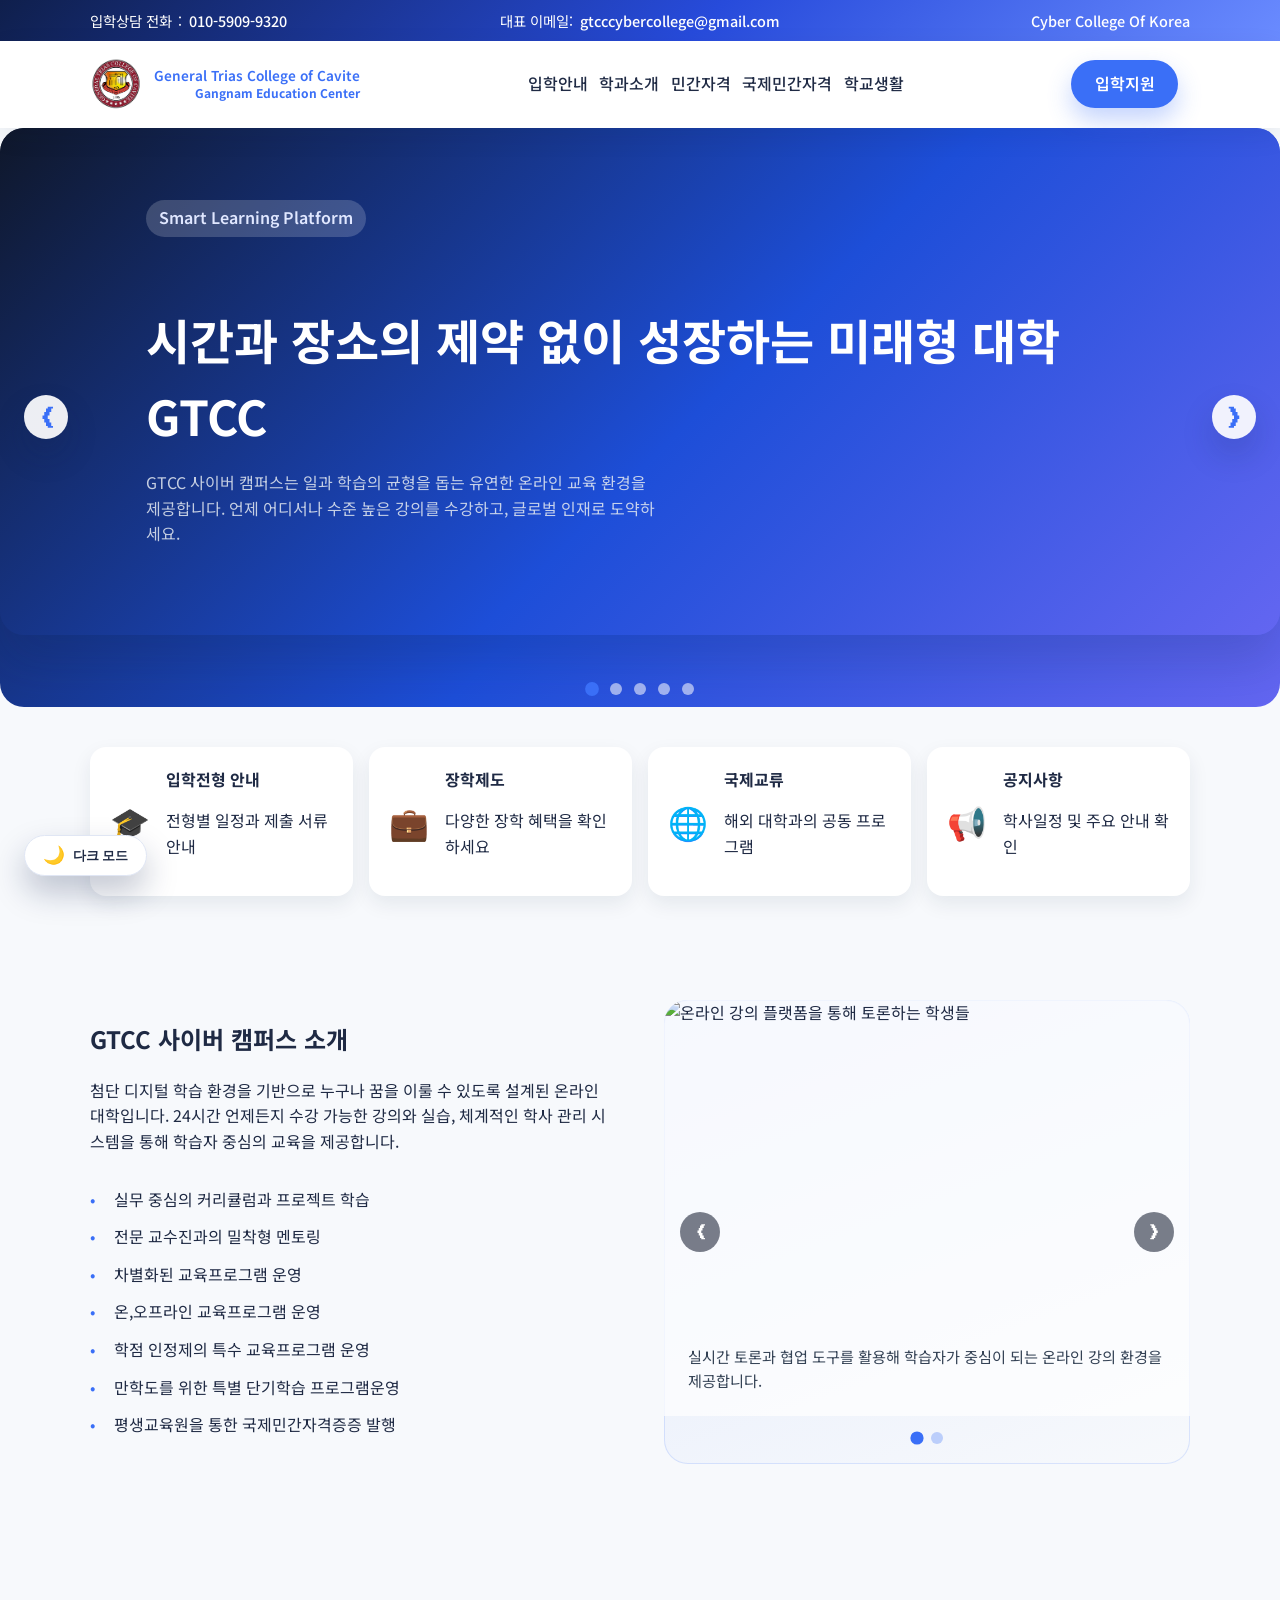
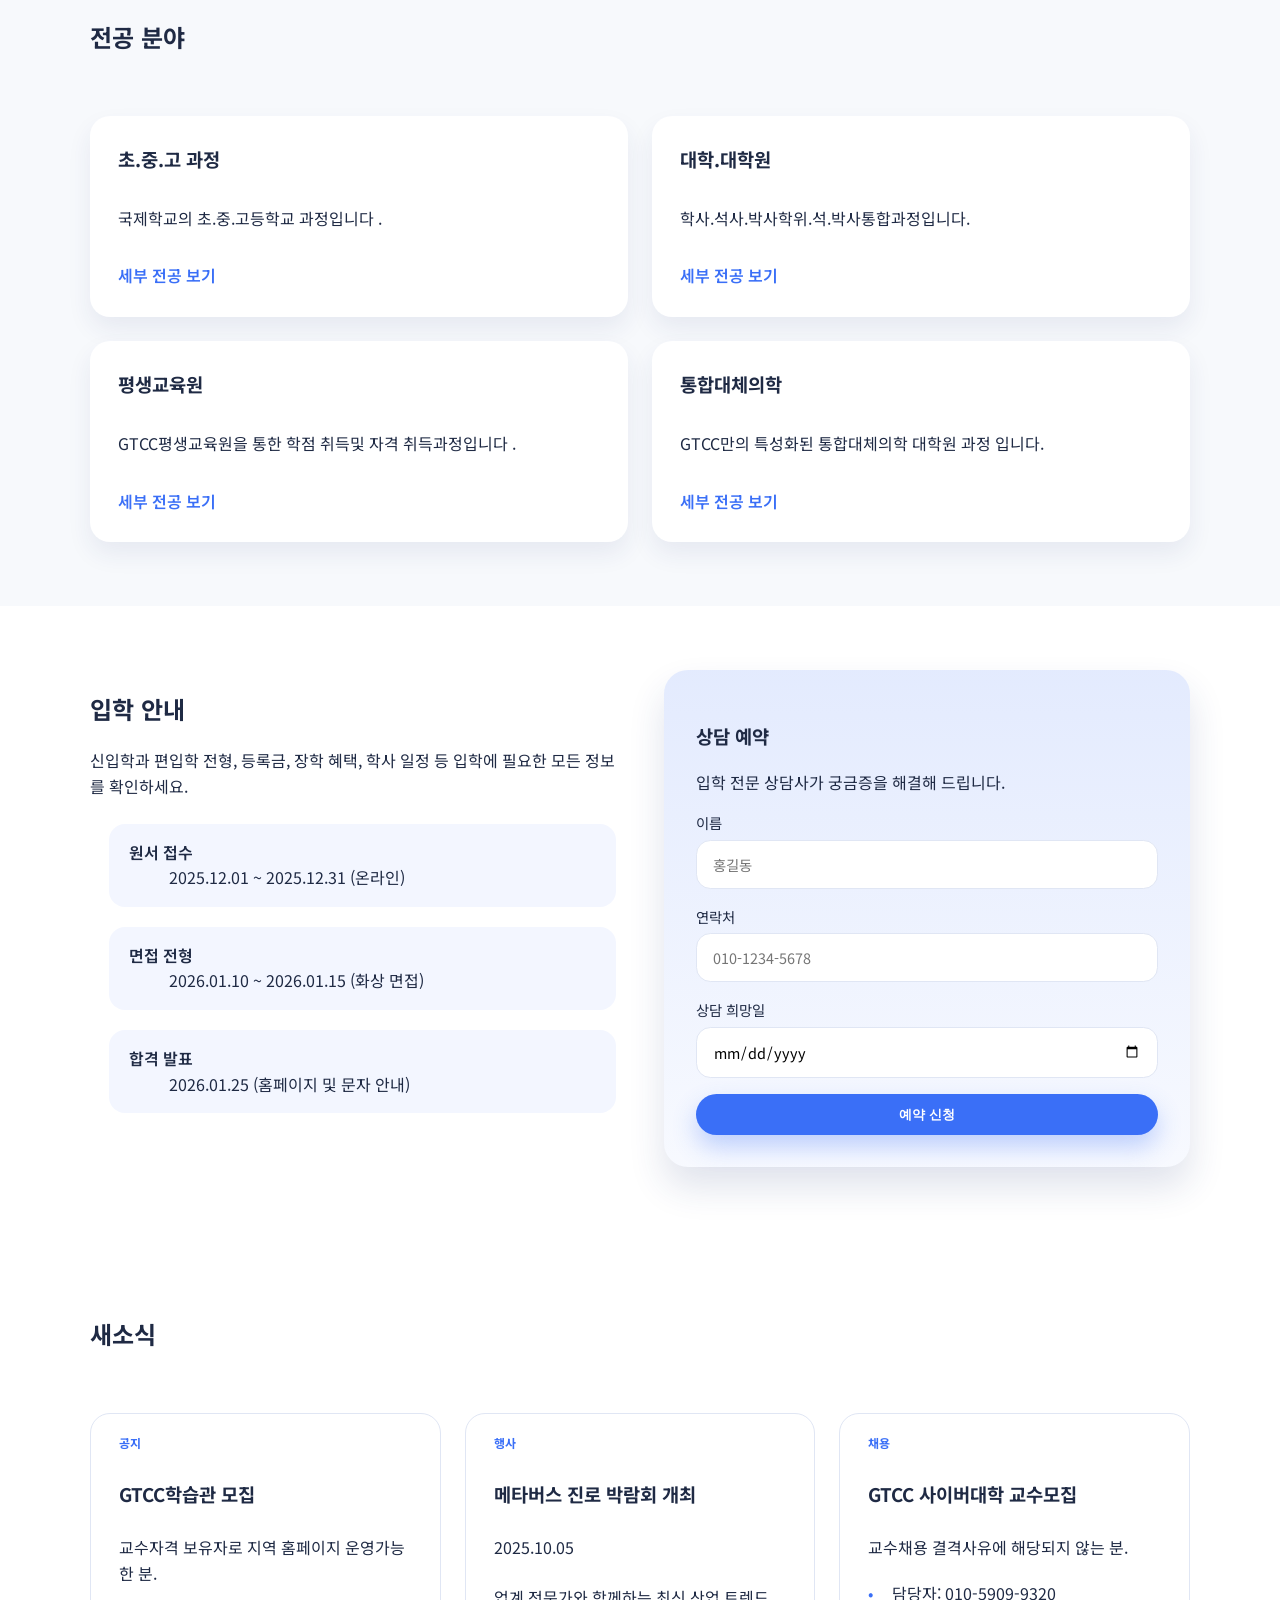
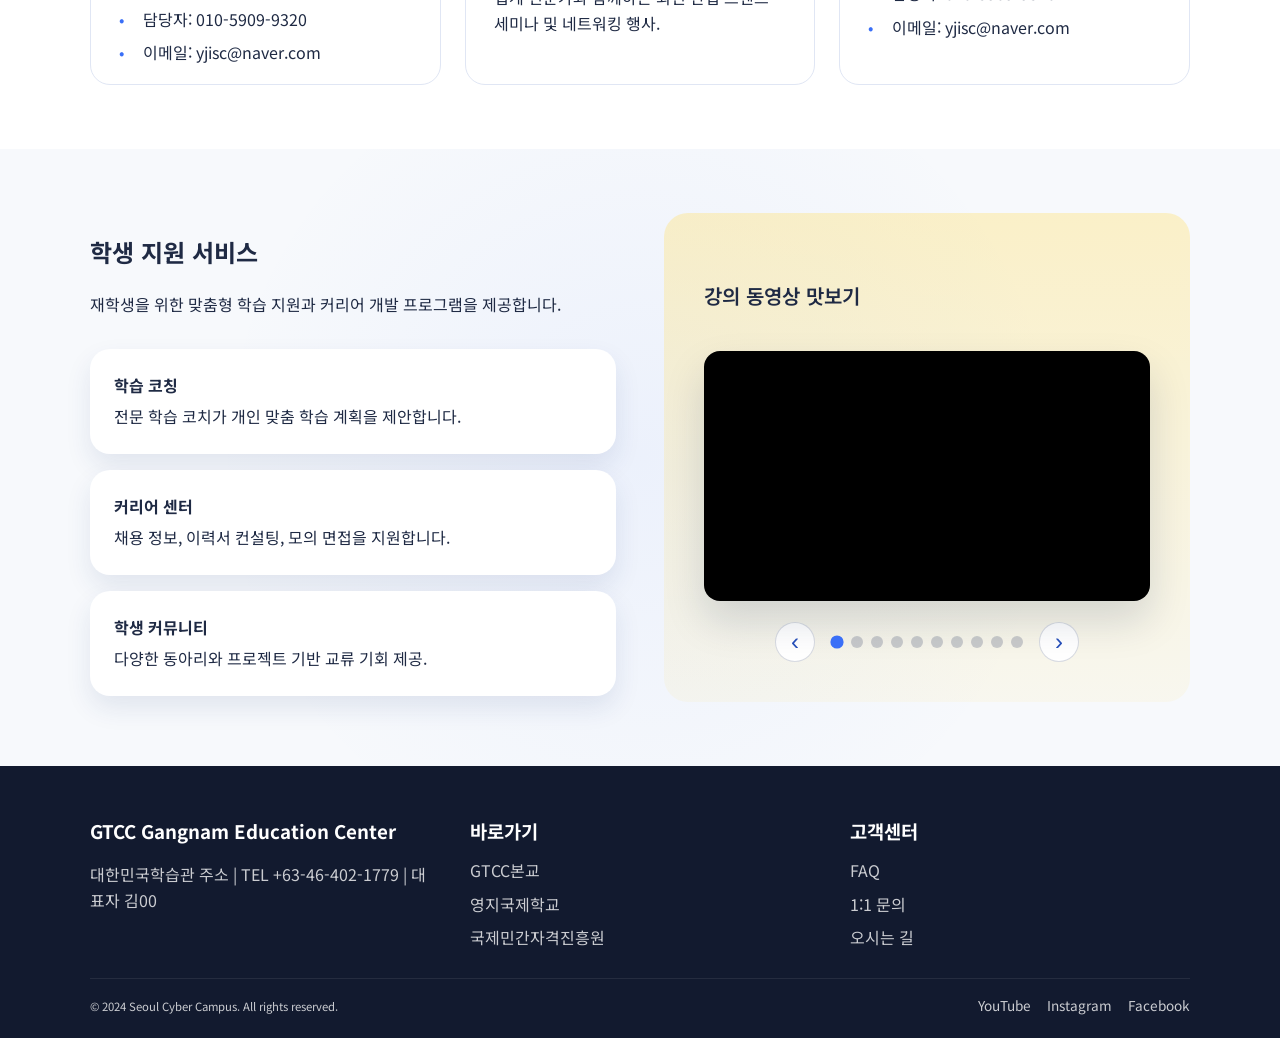
==== index.html @ 08adab17 "Initial commit" ====
<!DOCTYPE html>
<html lang="ko">
<head>
    <meta charset="UTF-8" />
    <meta name="viewport" content="width=device-width, initial-scale=1.0" />
    <title>GTCC</title>
    <link rel="icon" type="image/png" href="assets/icons/gtcc.png" />
    <link rel="stylesheet" href="assets/css/styles.css" />
    <link rel="preconnect" href="https://fonts.googleapis.com">
    <link rel="preconnect" href="https://fonts.gstatic.com" crossorigin>
    <link href="https://fonts.googleapis.com/css2?family=Noto+Sans+KR:wght@300;400;500;700&display=swap" rel="stylesheet">
</head>
<body>
    <div data-include="assets/partials/header.html"></div>

    <main>
        <section
            class="hero-slider"
            role="region"
            aria-roledescription="carousel"
            aria-label="주요 안내 배너"
            data-hero-slider
            data-hero-interval="8000"
            tabindex="0"
        >
            <div class="hero-slider__track" data-hero-track>
                <article
                    id="hero-slide-1"
                    class="hero hero-slide is-active"
                    data-hero-slide
                    role="group"
                    aria-roledescription="slide"
                    aria-label="1 / 5"
                    aria-hidden="false"
                    style="--hero-background:linear-gradient(135deg, #0f172a 0%, #1d4ed8 55%, #6366f1 100%); --badge-background: rgba(255, 255, 255, 0.18); --badge-color: #e0e7ff; --hero-text-color: #ffffff; --hero-body-color: rgba(226, 232, 240, 0.86); --hero-ghost-color: #e0e7ff; --hero-ghost-border: rgba(226, 232, 240, 0.5); --hero-ghost-hover: rgba(226, 232, 240, 0.2); --floating-card-bg: rgba(15, 23, 42, 0.78); --floating-card-color: #f8fafc; --floating-card-link: #c7d2fe;"
                >
                    <div class="slide-inner">
                        <div class="hero-text">
                            <span class="badge">Smart Learning Platform</span>
                            <h1>시간과 장소의 제약 없이 성장하는 미래형 대학 GTCC</h1>
                            <p>
                                GTCC 사이버 캠퍼스는 일과 학습의 균형을 돕는 유연한 온라인 교육 환경을 제공합니다.
                                언제 어디서나 수준 높은 강의를 수강하고, 글로벌 인재로 도약하세요.
                            </p>
                            
                        </div>
                    </div>
                </article>
                <article
                    id="hero-slide-2"
                    class="hero hero-slide"
                    data-hero-slide
                    role="group"
                    aria-roledescription="slide"
                    aria-label="2 / 5"
                    aria-hidden="true"
                    style="--hero-background: linear-gradient(140deg, #0f766e 0%, #14b8a6 45%, #38bdf8 100%); --badge-background: rgba(255, 255, 255, 0.2); --badge-color: #ecfeff; --hero-text-color: #f0fdfa; --hero-body-color: rgba(240, 253, 250, 0.85); --hero-ghost-color: #ecfeff; --hero-ghost-border: rgba(240, 253, 250, 0.55); --hero-ghost-hover: rgba(236, 254, 255, 0.2); --floating-card-bg: rgba(15, 118, 110, 0.75); --floating-card-color: #faffff; --floating-card-link: #bbf7d0;"
                >
                    <div class="slide-inner">
                        <div class="hero-text">
                            <span class="badge">AI · Data Science</span>
                            <h1>산업 현장과 함께할수 있는 교육프로그램. AI로 이루어지는 모든 강의와 데이터 사이언스 교육</h1>
                            <p>
                                캡스톤 프로젝트와 기업 협업 과정을 통해 실무에서 바로 활용 가능한 AI 역량을 키웁니다.
                                최신 트렌드를 반영한 온라인 커리큘럼을 경험해 보세요.
                            </p>
                            
                        </div>
                    </div>
                </article>
                <article
                    id="hero-slide-3"
                    class="hero hero-slide"
                    data-hero-slide
                    role="group"
                    aria-roledescription="slide"
                    aria-label="3 / 5"
                    aria-hidden="true"
                    style="--hero-background: linear-gradient(130deg, #8b5cf6 0%, #ec4899 55%, #fbbf24 100%); --badge-background: rgba(255, 255, 255, 0.18); --badge-color: #fdf2f8; --hero-text-color: #ffffff; --hero-body-color: rgba(255, 241, 242, 0.88); --hero-ghost-color: #fdf2f8; --hero-ghost-border: rgba(253, 242, 248, 0.55); --hero-ghost-hover: rgba(253, 242, 248, 0.22); --floating-card-bg: rgba(76, 29, 149, 0.72); --floating-card-color: #fdf4ff; --floating-card-link: #fce7f3;"
                >
                    <div class="slide-inner">
                        <div class="hero-text">
                            <span class="badge">Global Collaboration</span>
                            <h1>해외의 우수한 대학과 자매결연으로 2+2와3+1 의 연합 프로그램을 운영하는 글로벌 융합 교육</h1>
                            <p>
                                GTCC 대학은 세계 각국의 파트너 대학과 온라인 공동 수업을 운영하며, 상호 학점 인정 등 글로벌 프로젝트를 통해 실전 협업 능력을 강화합니다.
                            </p>
                            
                        </div>
                    </div>
                </article>
                <article
                    id="hero-slide-4"
                    class="hero hero-slide"
                    data-hero-slide
                    role="group"
                    aria-roledescription="slide"
                    aria-label="4 / 5"
                    aria-hidden="true"
                    style="--hero-background: linear-gradient(140deg, #0f4c75 0%, #3282b8 50%, #bbe1fa 100%); --badge-background: rgba(255, 255, 255, 0.22); --badge-color: #e3f2fd; --hero-text-color: #f0f9ff; --hero-body-color: rgba(236, 248, 255, 0.85); --hero-ghost-color: #e3f2fd; --hero-ghost-border: rgba(227, 242, 253, 0.55); --hero-ghost-hover: rgba(227, 242, 253, 0.2); --floating-card-bg: rgba(15, 76, 117, 0.72); --floating-card-color: #f0f9ff; --floating-card-link: #cfe8ff;"
                >
                    <div class="slide-inner">
                        <div class="hero-text">
                            <span class="badge">Scholarship &amp; Support</span>
                            <h1>최소의 경비와 최소의 시간으로 누구나 학업에 집중할 수 있도록 탄탄한 지원</h1>
                            <p>
                                성적우수·재직자·신입생 장학 등 상황에 맞춘 다양한 장학 혜택과 맞춤형 학습 코칭을 제공합니다.
                            </p>
                            
                        </div>
                    </div>
                </article>
                <article
                    id="hero-slide-5"
                    class="hero hero-slide"
                    data-hero-slide
                    role="group"
                    aria-roledescription="slide"
                    aria-label="5 / 5"
                    aria-hidden="true"
                    style="--hero-background: linear-gradient(135deg, #f97316 0%, #fb7185 50%, #c084fc 100%); --badge-background: rgba(255, 255, 255, 0.2); --badge-color: #fff7ed; --hero-text-color: #ffffff; --hero-body-color: rgba(255, 247, 237, 0.88); --hero-ghost-color: #fff7ed; --hero-ghost-border: rgba(255, 247, 237, 0.55); --hero-ghost-hover: rgba(255, 247, 237, 0.22); --floating-card-bg: rgba(124, 58, 237, 0.7); --floating-card-color: #fdf4ff; --floating-card-link: #fde68a;"
                >
                    <div class="slide-inner">
                        <div class="hero-text">
                            <span class="badge">Student Life</span>
                            <h1>온라인과 오프라인이 연결된 커뮤니티 기반 학습의 교육 프로그램</h1>
                            <p>
                                지역 스터디 모임과 온라인 동아리, 멘토링 플랫폼을 통해 서로 배우고 성장하는 학습 공동체를 만들어갑니다.
                            </p>
                            
                        </div>
                    </div>
                </article>
            </div>
            <div class="hero-slider__controls">
                <button type="button" class="hero-slider__control" data-hero-prev aria-label="이전 배너">
                    <span aria-hidden="true">&#10094;</span>
                </button>
                <button type="button" class="hero-slider__control" data-hero-next aria-label="다음 배너">
                    <span aria-hidden="true">&#10095;</span>
                </button>
            </div>
            <div class="hero-slider__dots" role="tablist">
                <button type="button" role="tab" class="hero-slider__dot is-active" data-hero-dot="0" aria-controls="hero-slide-1" aria-selected="true" aria-label="1번 배너"></button>
                <button type="button" role="tab" class="hero-slider__dot" data-hero-dot="1" aria-controls="hero-slide-2" aria-selected="false" aria-label="2번 배너"></button>
                <button type="button" role="tab" class="hero-slider__dot" data-hero-dot="2" aria-controls="hero-slide-3" aria-selected="false" aria-label="3번 배너"></button>
                <button type="button" role="tab" class="hero-slider__dot" data-hero-dot="3" aria-controls="hero-slide-4" aria-selected="false" aria-label="4번 배너"></button>
                <button type="button" role="tab" class="hero-slider__dot" data-hero-dot="4" aria-controls="hero-slide-5" aria-selected="false" aria-label="5번 배너"></button>
            </div>
        </section>

        <section class="quick-links" aria-label="바로가기">
            <div class="container">
                <a class="quick-item" href="admissions.html">
                    <span class="icon">🎓</span>
                    <div>
                        <strong>입학전형 안내</strong>
                        <p>전형별 일정과 제출 서류 안내</p>
                    </div>
                </a>
                <a class="quick-item" href="scholarship-benefits.html">
                    <span class="icon">💼</span>
                    <div>
                        <strong>장학제도</strong>
                        <p>다양한 장학 혜택을 확인하세요</p>
                    </div>
                </a>
                <a class="quick-item" href="lifelong-international-국제디플로마과정.html">
                    <span class="icon">🌐</span>
                    <div>
                        <strong>국제교류</strong>
                        <p>해외 대학과의 공동 프로그램</p>
                    </div>
                </a>
                <a class="quick-item" href="academic-notices.html">
                    <span class="icon">📢</span>
                    <div>
                        <strong>공지사항</strong>
                        <p>학사일정 및 주요 안내 확인</p>
                    </div>
                </a>
            </div>
        </section>

        <section id="about" class="section about">
            <div class="container split">
                <div class="text">
                    <h2>GTCC 사이버 캠퍼스 소개</h2>
                    <p>
                        첨단 디지털 학습 환경을 기반으로 누구나 꿈을 이룰 수 있도록 설계된 온라인 대학입니다.
                        24시간 언제든지 수강 가능한 강의와 실습, 체계적인 학사 관리 시스템을 통해 학습자 중심의 교육을 제공합니다.
                    </p>
                    <ul class="feature-list">
                        <li>실무 중심의 커리큘럼과 프로젝트 학습</li>
                        <li>전문 교수진과의 밀착형 멘토링</li>
                        <li>차별화된 교육프로그램 운영</li>
                        <li>온,오프라인 교육프로그램 운영</li>
                        <li>학점 인정제의 특수 교육프로그램 운영</li>
                        <li>만학도를 위한 특별 단기학습 프로그램운영</li>
                        <li>평생교육원을 통한 국제민간자격증증 발행</li> 
                </div>
                <div
                    class="about-slider"
                    data-about-slider
                    role="region"
                    aria-label="GTCC 캠퍼스 하이라이트 이미지 슬라이드"
                    tabindex="0"
                >
                    <div class="about-slider__track" data-about-track aria-live="polite">
                        <figure
                            id="about-slide-1"
                            class="about-slide is-active"
                            data-about-slide
                            role="group"
                            aria-roledescription="slide"
                            aria-label="1 / 2"
                            aria-hidden="false"
                        >
                            <img
                                src="https://images.unsplash.com/photo-1523580846011-d3a5bc25702b?auto=format&fit=crop&w=960&q=80"
                                alt="온라인 강의 플랫폼을 통해 토론하는 학생들"
                                loading="lazy"
                            />
                            <figcaption>
                                실시간 토론과 협업 도구를 활용해 학습자가 중심이 되는 온라인 강의 환경을 제공합니다.
                            </figcaption>
                        </figure>
                        <figure
                            id="about-slide-2"
                            class="about-slide"
                            data-about-slide
                            role="group"
                            aria-roledescription="slide"
                            aria-label="2 / 2"
                            aria-hidden="true"
                        >
                            <img
                                src="https://images.unsplash.com/photo-1523580846011-d3a5bc25702b?auto=format&fit=crop&w=960&q=80"
                                alt="디지털 자료를 활용해 학습을 준비하는 학생"
                                loading="lazy"
                            />
                            <figcaption>
                                언제 어디서나 학습 자료에 접근할 수 있는 맞춤형 학습 지원 시스템을 통해 학습 몰입도를 높입니다.
                            </figcaption>
                        </figure>
                    </div>
                    <div class="about-slider__controls">
                        <button
                            type="button"
                            class="about-slider__control"
                            data-about-prev
                            aria-label="이전 이미지"
                        >
                            <span aria-hidden="true">&#10094;</span>
                        </button>
                        <button
                            type="button"
                            class="about-slider__control"
                            data-about-next
                            aria-label="다음 이미지"
                        >
                            <span aria-hidden="true">&#10095;</span>
                        </button>
                    </div>
                    <div class="about-slider__dots" role="tablist">
                        <button
                            type="button"
                            role="tab"
                            class="about-slider__dot is-active"
                            data-about-dot="0"
                            aria-controls="about-slide-1"
                            aria-selected="true"
                            aria-label="첫 번째 이미지 보기"
                        ></button>
                        <button
                            type="button"
                            role="tab"
                            class="about-slider__dot"
                            data-about-dot="1"
                            aria-controls="about-slide-2"
                            aria-selected="false"
                            aria-label="두 번째 이미지 보기"
                        ></button>
                    </div>
                </div>
            </div>
        </section>

        <section id="programs" class="section programs">
            <div class="container">
                <div class="section-heading">
                    <h2>전공 분야</h2>
                </div>
                <div class="program-grid">
                    <article class="program-card">
                        <h3>초.중.고 과정</h3>
                        <p>국제학교의 초.중.고등학교 과정입니다 .</p>
                         <a href="http://gtcc.edu.ph">세부 전공 보기</a>
                    </article>
                    <article class="program-card">
                        <h3>대학.대학원</h3>
                        <p>학사.석사.박사학위.석.박사통합과정입니다.</p>
                         <a href="http://gtcc.edu.ph">세부 전공 보기</a>
                    </article>
                    <article class="program-card">
                        <h3>평생교육원</h3>
                        <p>GTCC평생교육원을 통한 학점 취득및 자격 취득과정입니다 .</p>
                         <a href="http://gtcc.edu.ph">세부 전공 보기</a>
                    </article>
                    <article class="program-card">
                        <h3>통합대체의학</h3>
                        <p>GTCC만의 특성화된 통합대체의학 대학원 과정 입니다.</p>
                        <a href="http://gtcc.edu.ph">세부 전공 보기</a>
                    </article>
                </div>
            </div>
        </section>

        <section id="admissions" class="section admissions">
            <div class="container split">
                <div>
                    <h2 data-locale-en="Admissions Information">입학 안내</h2>
                    <p data-locale-en="Find everything you need to know about admissions, including application tracks, tuition, scholarships, and academic schedules.">신입학과 편입학 전형, 등록금, 장학 혜택, 학사 일정 등 입학에 필요한 모든 정보를 확인하세요.</p>
                    <dl class="info-list">
                        <div>
                            <dt data-locale-en="Application Period">원서 접수</dt>
                            <dd data-locale-en="2025.12.01 ~ 2025.12.31 (Online)">2025.12.01 ~ 2025.12.31 (온라인)</dd>
                        </div>
                        <div>
                            <dt data-locale-en="Interview">면접 전형</dt>
                            <dd data-locale-en="2026.01.10 ~ 2026.01.15 (Virtual Interview)">2026.01.10 ~ 2026.01.15 (화상 면접)</dd>
                        </div>
                        <div>
                            <dt data-locale-en="Admission Result">합격 발표</dt>
                            <dd data-locale-en="2026.01.25 (Website & SMS Notifications)">2026.01.25 (홈페이지 및 문자 안내)</dd>
                        </div>
                 </div>
                <aside class="admission-card">
                    <h3 data-locale-en="Consultation Booking">상담 예약</h3>
                    <p data-locale-en="Our admissions counselors will help you with any questions you have.">입학 전문 상담사가 궁금증을 해결해 드립니다.</p>
                    <form>
                        <label>
                            <span data-locale-en="Name">이름</span>
                            <input type="text" name="name" placeholder="홍길동" required />
                        </label>
                        <label>
                            <span data-locale-en="Contact">연락처</span>
                            <input type="tel" name="phone" placeholder="010-1234-5678" required />
                        </label>
                        <label>
                            <span data-locale-en="Preferred Date">상담 희망일</span>
                            <input type="date" name="date" required />
                        </label>
                        <button type="submit" class="btn primary" data-locale-en="Reserve Now">예약 신청</button>
                    </form>
                </aside>
            </div>
        </section>

        <section id="news" class="section news">
            <div class="container">
                <div class="section-heading">
                    <h2>새소식</h2>
                </div>
                <div class="news-grid">
                    <article class="news-card">
                        <span class="tag">공지</span>
                        <h3>GTCC학습관 모집</h3>
                        <time datetime="2025-10-09">교수자격 보유자로 지역 홈페이지 운영가능한 분.</time>
                        <ul class="feature-list">
                        <li>담당자: 010-5909-9320</li>
                        <li>이메일: yjisc@naver.com</li>
                    </article>
                    <article class="news-card">
                        <span class="tag">행사</span>
                        <h3>메타버스 진로 박람회 개최</h3>
                        <time datetime="2025-10-05">2025.10.05</time>
                        <p>업계 전문가와 함께하는 최신 산업 트렌드 세미나 및 네트워킹 행사.</p>
                    </article>
                    <article class="news-card">
                        <span class="tag">채용</span>
                        <h3>GTCC 사이버대학 교수모집</h3>
                        <time datetime="2025-10-09">교수채용 결격사유에 해당되지 않는 분. </time>
                        <ul class="feature-list">
                        <li>담당자: 010-5909-9320</li>
                        <li>이메일: yjisc@naver.com</li>
                     </ul>
                        </article>
                </div>
            </div>
        </section>

        <section id="support" class="section support">
            <div class="container split">
                <div>
                    <h2>학생 지원 서비스</h2>
                    <p>재학생을 위한 맞춤형 학습 지원과 커리어 개발 프로그램을 제공합니다.</p>
                    <ul class="support-list">
                        <li>
                            <strong>학습 코칭</strong>
                            <span>전문 학습 코치가 개인 맞춤 학습 계획을 제안합니다.</span>
                        </li>
                        <li>
                            <strong>커리어 센터</strong>
                            <span>채용 정보, 이력서 컨설팅, 모의 면접을 지원합니다.</span>
                        </li>
                        <li>
                            <strong>학생 커뮤니티</strong>
                            <span>다양한 동아리와 프로젝트 기반 교류 기회 제공.</span>
                        </li>
                    </ul>
                </div>
                <div class="support-cta">
                    <div class="campus-video">
                        <h4>강의 동영상 맛보기</h4>
                        <div
                            class="video-slider"
                            role="region"
                            aria-roledescription="carousel"
                            aria-label="GTCC 사이버대학 홍보 영상"
                            data-video-slider
                            data-video-interval="10000"
                            tabindex="0"
                        >
                            <div class="video-slider__viewport">
                                <div class="video-slider__track" data-video-track>
                                    <div
                                        id="campus-video-slide-1"
                                        class="video-slider__slide is-active"
                                        data-video-slide
                                        role="group"
                                        aria-roledescription="slide"
                                        aria-label="1 / 10"
                                        aria-hidden="false"
                                    >
                                        <div class="video-wrapper">
                                            <iframe
                                                src="https://www.youtube.com/embed/2ggHiiRfnIE?si=ueRq8uqUdnZ-zMGL"
                                                title="GTCC 사이버 캠퍼스 소개 영상"
                                                allow="accelerometer; autoplay; clipboard-write; encrypted-media; gyroscope; picture-in-picture; web-share"
                                                allowfullscreen
                                                loading="lazy"
                                            ></iframe>
                                        </div>
                                    </div>
                                    <div
                                        id="campus-video-slide-2"
                                        class="video-slider__slide"
                                        data-video-slide
                                        role="group"
                                        aria-roledescription="slide"
                                        aria-label="2 / 10"
                                        aria-hidden="true"
                                    >
                                        <div class="video-wrapper">
                                            <iframe
                                                src="https://www.youtube.com/embed/2ggHiiRfnIE?si=ueRq8uqUdnZ-zMGL"
                                                title="GTCC 사이버 캠퍼스 소개 영상"
                                                allow="accelerometer; autoplay; clipboard-write; encrypted-media; gyroscope; picture-in-picture; web-share"
                                                allowfullscreen
                                                loading="lazy"
                                            ></iframe>
                                        </div>
                                    </div>
                                    <div
                                        id="campus-video-slide-3"
                                        class="video-slider__slide"
                                        data-video-slide
                                        role="group"
                                        aria-roledescription="slide"
                                        aria-label="3 / 10"
                                        aria-hidden="true"
                                    >
                                        <div class="video-wrapper">
                                            <iframe
                                                src="https://www.youtube.com/embed/2ggHiiRfnIE?si=ueRq8uqUdnZ-zMGL"
                                                title="GTCC 사이버 캠퍼스 소개 영상"
                                                allow="accelerometer; autoplay; clipboard-write; encrypted-media; gyroscope; picture-in-picture; web-share"
                                                allowfullscreen
                                                loading="lazy"
                                            ></iframe>
                                        </div>
                                    </div>
                                    <div
                                        id="campus-video-slide-4"
                                        class="video-slider__slide"
                                        data-video-slide
                                        role="group"
                                        aria-roledescription="slide"
                                        aria-label="4 / 10"
                                        aria-hidden="true"
                                    >
                                        <div class="video-wrapper">
                                            <iframe
                                                src="https://www.youtube.com/embed/2ggHiiRfnIE?si=ueRq8uqUdnZ-zMGL"
                                                title="GTCC 사이버 캠퍼스 소개 영상"
                                                allow="accelerometer; autoplay; clipboard-write; encrypted-media; gyroscope; picture-in-picture; web-share"
                                                allowfullscreen
                                                loading="lazy"
                                            ></iframe>
                                        </div>
                                    </div>
                                    <div
                                        id="campus-video-slide-5"
                                        class="video-slider__slide"
                                        data-video-slide
                                        role="group"
                                        aria-roledescription="slide"
                                        aria-label="5 / 10"
                                        aria-hidden="true"
                                    >
                                        <div class="video-wrapper">
                                            <iframe
                                                src="https://www.youtube.com/embed/2ggHiiRfnIE?si=ueRq8uqUdnZ-zMGL"
                                                title="GTCC 사이버 캠퍼스 소개 영상"
                                                allow="accelerometer; autoplay; clipboard-write; encrypted-media; gyroscope; picture-in-picture; web-share"
                                                allowfullscreen
                                                loading="lazy"
                                            ></iframe>
                                        </div>
                                    </div>
                                    <div
                                        id="campus-video-slide-6"
                                        class="video-slider__slide"
                                        data-video-slide
                                        role="group"
                                        aria-roledescription="slide"
                                        aria-label="6 / 10"
                                        aria-hidden="true"
                                    >
                                        <div class="video-wrapper">
                                            <iframe
                                                src="https://www.youtube.com/embed/2ggHiiRfnIE?si=ueRq8uqUdnZ-zMGL"
                                                title="GTCC 사이버 캠퍼스 소개 영상"
                                                allow="accelerometer; autoplay; clipboard-write; encrypted-media; gyroscope; picture-in-picture; web-share"
                                                allowfullscreen
                                                loading="lazy"
                                            ></iframe>
                                        </div>
                                    </div>
                                    <div
                                        id="campus-video-slide-7"
                                        class="video-slider__slide"
                                        data-video-slide
                                        role="group"
                                        aria-roledescription="slide"
                                        aria-label="7 / 10"
                                        aria-hidden="true"
                                    >
                                        <div class="video-wrapper">
                                            <iframe
                                                src="https://www.youtube.com/embed/2ggHiiRfnIE?si=ueRq8uqUdnZ-zMGL"
                                                title="GTCC 사이버 캠퍼스 소개 영상"
                                                allow="accelerometer; autoplay; clipboard-write; encrypted-media; gyroscope; picture-in-picture; web-share"
                                                allowfullscreen
                                                loading="lazy"
                                            ></iframe>
                                        </div>
                                    </div>
                                    <div
                                        id="campus-video-slide-8"
                                        class="video-slider__slide"
                                        data-video-slide
                                        role="group"
                                        aria-roledescription="slide"
                                        aria-label="8 / 10"
                                        aria-hidden="true"
                                    >
                                        <div class="video-wrapper">
                                            <iframe
                                                src="https://www.youtube.com/embed/2ggHiiRfnIE?si=ueRq8uqUdnZ-zMGL"
                                                title="GTCC 사이버 캠퍼스 소개 영상"
                                                allow="accelerometer; autoplay; clipboard-write; encrypted-media; gyroscope; picture-in-picture; web-share"
                                                allowfullscreen
                                                loading="lazy"
                                            ></iframe>
                                        </div>
                                    </div>
                                    <div
                                        id="campus-video-slide-9"
                                        class="video-slider__slide"
                                        data-video-slide
                                        role="group"
                                        aria-roledescription="slide"
                                        aria-label="9 / 10"
                                        aria-hidden="true"
                                    >
                                        <div class="video-wrapper">
                                            <iframe
                                                src="https://www.youtube.com/embed/2ggHiiRfnIE?si=ueRq8uqUdnZ-zMGL"
                                                title="GTCC 사이버 캠퍼스 소개 영상"
                                                allow="accelerometer; autoplay; clipboard-write; encrypted-media; gyroscope; picture-in-picture; web-share"
                                                allowfullscreen
                                                loading="lazy"
                                            ></iframe>
                                        </div>
                                    </div>
                                    <div
                                        id="campus-video-slide-10"
                                        class="video-slider__slide"
                                        data-video-slide
                                        role="group"
                                        aria-roledescription="slide"
                                        aria-label="10 / 10"
                                        aria-hidden="true"
                                    >
                                        <div class="video-wrapper">
                                            <iframe
                                                src="https://www.youtube.com/embed/2ggHiiRfnIE?si=ueRq8uqUdnZ-zMGL"
                                                title="GTCC 사이버 캠퍼스 소개 영상"
                                                allow="accelerometer; autoplay; clipboard-write; encrypted-media; gyroscope; picture-in-picture; web-share"
                                                allowfullscreen
                                                loading="lazy"
                                            ></iframe>
                                        </div>
                                    </div>
                                </div>
                            </div>
                            <div class="video-slider__controls">
                                <button class="video-slider__nav video-slider__nav--prev" type="button" data-video-prev aria-label="이전 영상">
                                    <span aria-hidden="true">‹</span>
                                    <span class="sr-only">이전 영상 보기</span>
                                </button>
                                <div class="video-slider__dots" role="tablist">
                                    <button
                                        type="button"
                                        class="video-slider__dot is-active"
                                        role="tab"
                                        aria-selected="true"
                                        aria-controls="campus-video-slide-1"
                                        aria-label="1번 영상"
                                        data-video-dot="0"
                                    ></button>
                                    <button
                                        type="button"
                                        class="video-slider__dot"
                                        role="tab"
                                        aria-selected="false"
                                        aria-controls="campus-video-slide-2"
                                        aria-label="2번 영상"
                                        data-video-dot="1"
                                    ></button>
                                    <button
                                        type="button"
                                        class="video-slider__dot"
                                        role="tab"
                                        aria-selected="false"
                                        aria-controls="campus-video-slide-3"
                                        aria-label="3번 영상"
                                        data-video-dot="2"
                                    ></button>
                                    <button
                                        type="button"
                                        class="video-slider__dot"
                                        role="tab"
                                        aria-selected="false"
                                        aria-controls="campus-video-slide-4"
                                        aria-label="4번 영상"
                                        data-video-dot="3"
                                    ></button>
                                    <button
                                        type="button"
                                        class="video-slider__dot"
                                        role="tab"
                                        aria-selected="false"
                                        aria-controls="campus-video-slide-5"
                                        aria-label="5번 영상"
                                        data-video-dot="4"
                                    ></button>
                                    <button
                                        type="button"
                                        class="video-slider__dot"
                                        role="tab"
                                        aria-selected="false"
                                        aria-controls="campus-video-slide-6"
                                        aria-label="6번 영상"
                                        data-video-dot="5"
                                    ></button>
                                    <button
                                        type="button"
                                        class="video-slider__dot"
                                        role="tab"
                                        aria-selected="false"
                                        aria-controls="campus-video-slide-7"
                                        aria-label="7번 영상"
                                        data-video-dot="6"
                                    ></button>
                                    <button
                                        type="button"
                                        class="video-slider__dot"
                                        role="tab"
                                        aria-selected="false"
                                        aria-controls="campus-video-slide-8"
                                        aria-label="8번 영상"
                                        data-video-dot="7"
                                    ></button>
                                    <button
                                        type="button"
                                        class="video-slider__dot"
                                        role="tab"
                                        aria-selected="false"
                                        aria-controls="campus-video-slide-9"
                                        aria-label="9번 영상"
                                        data-video-dot="8"
                                    ></button>
                                    <button
                                        type="button"
                                        class="video-slider__dot"
                                        role="tab"
                                        aria-selected="false"
                                        aria-controls="campus-video-slide-10"
                                        aria-label="10번 영상"
                                        data-video-dot="9"
                                    ></button>
                                </div>
                                <button class="video-slider__nav video-slider__nav--next" type="button" data-video-next aria-label="다음 영상">
                                    <span class="sr-only">다음 영상 보기</span>
                                    <span aria-hidden="true">›</span>
                                </button>
                            </div>
                        </div>
                    </div>
                </div>
            </div>
        </section>

    </main>

    <div data-include="assets/partials/footer.html"></div>
    <button type="button" class="scroll-to-top" data-scroll-top aria-label="맨 위로">
        <svg viewBox="0 0 24 24" role="img" aria-hidden="true" focusable="false">
            <path d="M12 5.5a1 1 0 0 1 .7.3l6 6a1 1 0 0 1-1.4 1.4L12 7.91l-5.3 5.29a1 1 0 0 1-1.4-1.42l6-6a1 1 0 0 1 .7-.28Z" />
            <path d="M12 11.5a1 1 0 0 1 .7.3l6 6a1 1 0 0 1-1.4 1.4L12 13.91l-5.3 5.29a1 1 0 0 1-1.4-1.42l6-6a1 1 0 0 1 .7-.28Z" />
        </svg>
    </button>
    <script src="assets/js/includes.js" defer></script>
    <script src="assets/js/main.js" defer></script>
</body>
</html>
---- assets/css/styles.css ----
:root {
    --primary: #3a6ff7;
    --primary-dark: #254fba;
    --accent: #ffe27a;
    --text: #1f2a44;
    --muted: #5c6884;
    --bg: #f7f9fc;
    --white: #ffffff;
    --border: #e0e6f4;
    font-family: 'Noto Sans KR', sans-serif;
}

body.theme-dark {
    --primary: #8596ff;
    --primary-dark: #5064e0;
    --accent: #ffd166;
    --text: #e6ecff;
    --muted: #a5b4d6;
    --bg: #0b1120;
    --white: #131d35;
    --border: rgba(133, 150, 210, 0.35);
    background: var(--bg);
    color: var(--text);
}

body.theme-dark a:hover,
body.theme-dark a:focus {
    color: var(--primary);
}

body.theme-dark .hero {
    --hero-background: radial-gradient(circle at top left, rgba(133, 150, 255, 0.18), transparent 60%),
        linear-gradient(135deg, #0f1c3d 0%, #050b1e 70%) !important;
    --hero-text-color: #e6ecff;
    --hero-body-color: rgba(230, 236, 255, 0.7);
}

body.theme-dark .quick-item,
body.theme-dark .highlight-card,
body.theme-dark .news-card,
body.theme-dark .guide-card,
body.theme-dark .stat-card,
body.theme-dark .resource-card,
body.theme-dark .detail-card,
body.theme-dark .program-card,
body.theme-dark .support-card,
body.theme-dark .contact-card,
body.theme-dark .info-card {
    box-shadow: 0 20px 40px rgba(2, 8, 26, 0.6);
}

body.theme-dark .site-footer {
    background: #080f1f;
    color: rgba(230, 236, 255, 0.82);
}

body.theme-dark .footer-links h3 {
    color: var(--text);
}

body.theme-dark .footer-bottom {
    border-top-color: rgba(133, 150, 210, 0.25);
}

* {
    box-sizing: border-box;
}

body {
    margin: 0;
    background: var(--bg);
    color: var(--text);
    font-family: 'Noto Sans KR', sans-serif;
    line-height: 1.6;
}



.sr-only {
    position: absolute;
    width: 1px;
    height: 1px;
    padding: 0;
    margin: -1px;
    overflow: hidden;
    clip: rect(0, 0, 0, 0);
    border: 0;
}

a {
    color: inherit;
    text-decoration: none;
}

a:hover,
a:focus {
    color: var(--primary-dark);
}

img {
    max-width: 100%;
    display: block;
}

.container {
    width: min(1100px, 92vw);
    margin: 0 auto;
}


.content-page {
    background: var(--white);
}

.page-hero {
    padding: 6rem 0 3rem;
    background: linear-gradient(135deg, var(--primary), var(--primary-dark));
    color: var(--white);
}

.page-hero .container {
    display: flex;
    flex-direction: column;
    gap: 0.75rem;
}

.page-category {
    display: inline-flex;
    align-items: center;
    gap: 0.25rem;
    padding: 0.35rem 0.8rem;
    border-radius: 999px;
    background: rgba(255, 255, 255, 0.18);
    font-size: 0.85rem;
    letter-spacing: 0.02em;
}

.page-body {
    padding: 3.5rem 0;
    background: var(--bg);
}

.page-body .container {
    display: grid;
    gap: 2.5rem;
    grid-template-columns: minmax(0, 2fr) minmax(0, 1fr);
    align-items: start;
}

.info-block,
.info-aside {
    background: var(--white);
    border-radius: 1.25rem;
    padding: 2.25rem;
    box-shadow: 0 20px 45px rgba(17, 29, 63, 0.08);
}

.info-block h2 {
    margin-top: 0;
    font-size: 1.75rem;
}

.info-list {
    margin: 1.5rem 0 0;
    padding-left: 1.2rem;
    display: grid;
    gap: 0.75rem;
    list-style: disc;
}

.info-list li {
    color: var(--muted);
    font-weight: 500;
}

.info-aside {
    display: flex;
    flex-direction: column;
    gap: 1rem;
}

.info-aside h3 {
    margin: 0;
    font-size: 1.25rem;
}

.info-aside__time {
    color: var(--muted);
    font-size: 0.95rem;
}

.info-aside .btn {
    text-align: center;
}

.map-section {
    position: relative;
    padding: clamp(3.5rem, 2.8rem + 2vw, 5rem) 0;
    background: linear-gradient(150deg, rgba(233, 240, 255, 0.65) 0%, rgba(255, 255, 255, 0.95) 55%, #ffffff 100%);
    overflow: hidden;
}

.map-section::before {
    content: "";
    position: absolute;
    top: -18%;
    right: -12%;
    width: clamp(16rem, 30vw, 24rem);
    height: clamp(16rem, 30vw, 24rem);
    background: radial-gradient(circle at center, rgba(58, 111, 247, 0.18), rgba(58, 111, 247, 0));
    filter: blur(0.25rem);
    z-index: 0;
}

.map-section::after {
    content: "";
    position: absolute;
    bottom: -22%;
    left: -16%;
    width: clamp(18rem, 32vw, 26rem);
    height: clamp(18rem, 32vw, 26rem);
    background: radial-gradient(circle at center, rgba(123, 154, 255, 0.12), rgba(123, 154, 255, 0));
    filter: blur(0.35rem);
    z-index: 0;
}

.map-section__grid {
    position: relative;
    display: grid;
    gap: clamp(1.8rem, 1.2rem + 2vw, 2.8rem);
    align-items: stretch;
    z-index: 1;
}

.map-card {
    background: var(--white);
    border-radius: 1.35rem;
    padding: clamp(1.75rem, 1.4rem + 1vw, 2.5rem);
    box-shadow: 0 28px 55px rgba(17, 29, 63, 0.12);
}

.map-section__details.map-card {
    padding: clamp(1.15rem, 0.95rem + 0.7vw, 1.7rem);
}

.map-section__details h2 {
    margin: 0 0 1rem;
    font-size: clamp(1.55rem, 1.2rem + 1.5vw, 1.95rem);
}

.map-section__details {
    display: flex;
    flex-direction: column;
    gap: clamp(0.75rem, 0.6rem + 0.5vw, 1.05rem);
}

.map-section__intro,
.map-section__details p {
    color: var(--muted);
    line-height: 1.8;
    font-size: clamp(0.98rem, 0.92rem + 0.4vw, 1.08rem);
}

.map-meta {
    margin-top: clamp(1.35rem, 1rem + 1vw, 1.85rem);
}

.map-section__details .map-meta {
    margin-top: clamp(0.9rem, 0.7rem + 0.6vw, 1.2rem);
}

.map-meta dl {
    margin: 0;
    display: grid;
    gap: clamp(0.65rem, 0.5rem + 0.4vw, 0.85rem);
}

.map-meta__row {
    display: grid;
    gap: 0.35rem;
}

.map-meta__row dt {
    font-weight: 700;
    color: var(--text);
    font-size: clamp(0.95rem, 0.9rem + 0.3vw, 1rem);
}

.map-meta__row dd {
    margin: 0;
    color: var(--muted);
    font-weight: 500;
    font-size: clamp(0.95rem, 0.88rem + 0.35vw, 1.05rem);
}

.map-section__embed {
    display: flex;
    flex-direction: column;
    gap: clamp(0.65rem, 0.55rem + 0.3vw, 0.9rem);
}

.map-section__embed.map-card {
    padding: clamp(1.3rem, 1.1rem + 0.9vw, 2.1rem);
}

.map-embed {
    position: relative;
    padding-bottom: 56.25%;
    height: 0;
    border-radius: 1.15rem;
    overflow: hidden;
    box-shadow: 0 24px 55px rgba(17, 29, 63, 0.12);
}

.map-embed iframe {
    position: absolute;
    inset: 0;
    width: 100%;
    height: 100%;
    border: 0;
}

.map-caption {
    margin: 0;
    font-size: clamp(0.88rem, 0.82rem + 0.3vw, 0.95rem);
    color: var(--muted);
}

.map-section__cta {
    margin-top: clamp(0.85rem, 0.7rem + 0.6vw, 1.2rem);
    width: fit-content;
}

.page-detail {
    padding: 3rem 0 5rem;
}

.page-detail .container {
    max-width: 860px;
}

.page-detail h2 {
    font-size: 1.75rem;
    margin-bottom: 1rem;
}

.page-detail p {
    color: var(--muted);
    font-size: 1.05rem;
    line-height: 1.8;
}

.info-block p {
    margin-top: 1rem;
    color: var(--muted);
    line-height: 1.7;
}

.info-block .lead {
    font-size: 1.05rem;
    font-weight: 600;
    color: var(--primary-dark);
}

.info-aside__lead {
    color: var(--muted);
    line-height: 1.6;
}

.contact-list {
    margin: 0;
    padding: 0;
    list-style: none;
    display: grid;
    gap: 0.75rem;
}

.contact-list li {
    display: flex;
    justify-content: space-between;
    gap: 1rem;
    font-weight: 600;
    color: var(--text);
}

.contact-list span {
    color: var(--muted);
    font-weight: 500;
}

.detail-grid {
    display: grid;
    gap: 1.75rem;
}

.detail-card {
    background: var(--white);
    border-radius: 1.25rem;
    padding: 2rem;
    box-shadow: 0 16px 40px rgba(17, 29, 63, 0.08);
}

.detail-card h3 {
    margin-top: 0;
    font-size: 1.35rem;
}

.detail-card p,
.detail-card li {
    color: var(--muted);
    line-height: 1.7;
}

.detail-card ul {
    margin: 1rem 0 0;
    padding-left: 1.1rem;
    display: grid;
    gap: 0.6rem;
}

.data-table {
    width: 100%;
    border-collapse: collapse;
    margin-top: 1.5rem;
    font-size: 0.98rem;
}

.data-table thead {
    background: var(--bg);
}

.data-table th,
.data-table td {
    border: 1px solid rgba(24, 37, 64, 0.08);
    padding: 0.85rem 1rem;
    text-align: left;
}

.badge-list {
    display: flex;
    flex-wrap: wrap;
    gap: 0.6rem;
    margin-top: 1rem;
}

.badge-list span {
    display: inline-flex;
    align-items: center;
    padding: 0.4rem 0.85rem;
    border-radius: 999px;
    background: rgba(58, 111, 247, 0.12);
    color: var(--primary-dark);
    font-weight: 600;
    font-size: 0.9rem;
}

.timeline {
    margin-top: 1.5rem;
    display: grid;
    gap: 1.1rem;
}

.timeline-item {
    border-left: 3px solid var(--primary);
    padding-left: 1rem;
}

.timeline-item strong {
    display: block;
    color: var(--text);
}

.resource-grid {
    display: grid;
    gap: 1rem;
}

.resource-grid a {
    display: inline-flex;
    align-items: center;
    justify-content: space-between;
    padding: 0.9rem 1.1rem;
    border-radius: 0.9rem;
    background: var(--bg);
    color: var(--text);
    font-weight: 600;
}

.resource-grid a span {
    color: var(--muted);
    font-weight: 500;
}

.status-grid {
    display: grid;
    gap: 1rem;
}

.status-card {
    display: flex;
    justify-content: space-between;
    padding: 1.2rem 1.4rem;
    border-radius: 1rem;
    background: var(--bg);
}

.status-card strong {
    font-size: 1.4rem;
    color: var(--primary-dark);
}

.status-card span {
    color: var(--muted);
}

.highlight-list {
    margin-top: 1.25rem;
    display: grid;
    gap: 0.75rem;
}

.highlight-list li {
    background: var(--bg);
    border-radius: 0.85rem;
    padding: 0.9rem 1.1rem;
    list-style: none;
    color: var(--muted);
    font-weight: 500;
}

.document-callout {
    margin-top: 1.5rem;
    padding: 1.1rem 1.3rem;
    border-radius: 0.9rem;
    background: rgba(58, 111, 247, 0.12);
    color: var(--primary-dark);
    font-weight: 600;
}

@media (min-width: 768px) {
    .detail-grid {
        grid-template-columns: repeat(2, minmax(0, 1fr));
    }

    .resource-grid {
        grid-template-columns: repeat(2, minmax(0, 1fr));
    }

    .status-grid {
        grid-template-columns: repeat(2, minmax(0, 1fr));
    }

    .map-section__grid {
        grid-template-columns: minmax(0, 1fr) minmax(0, 1.1fr);
        align-items: start;
    }
}

@media (max-width: 960px) {
    .page-body .container {
        grid-template-columns: 1fr;
    }
}

@media (max-width: 640px) {
    .detail-grid {
        grid-template-columns: 1fr;
    }

    .resource-grid {
        grid-template-columns: 1fr;
    }

    .status-grid {
        grid-template-columns: 1fr;
    }

    .map-card {
        border-radius: 1.1rem;
        padding: 1.6rem;
        box-shadow: 0 18px 40px rgba(17, 29, 63, 0.14);
    }

    .map-section__cta {
        width: 100%;
    }
}

.btn {
    display: inline-flex;
    align-items: center;
    justify-content: center;
    padding: 0.65rem 1.4rem;
    border-radius: 999px;
    font-weight: 600;
    border: 1px solid transparent;
    transition: transform 0.2s ease, box-shadow 0.2s ease;
}

.btn.primary {
    background: var(--primary);
    color: var(--white);
    box-shadow: 0 12px 24px rgba(58, 111, 247, 0.3);
}

.btn.primary:hover,
.btn.primary:focus {
    background: var(--primary-dark);
    transform: translateY(-1px);
}

.btn.ghost {
    background: transparent;
    color: var(--primary);
    border-color: var(--primary);
}

.btn.ghost:hover,
.btn.ghost:focus {
    background: rgba(58, 111, 247, 0.08);
    transform: translateY(-1px);
}

.dark-mode-toggle {
    position: fixed;
    left: 1.5rem;
    bottom: 1.5rem;
    display: inline-flex;
    align-items: center;
    gap: 0.5rem;
    padding: 0.65rem 1.1rem;
    border-radius: 999px;
    background: var(--white);
    color: var(--text);
    border: 1px solid var(--border);
    box-shadow: 0 16px 32px rgba(15, 31, 76, 0.25);
    cursor: pointer;
    z-index: 80;
    transition: transform 0.3s ease, box-shadow 0.3s ease, background 0.3s ease, color 0.3s ease,
        border-color 0.3s ease;
}

.dark-mode-toggle:hover,
.dark-mode-toggle:focus {
    transform: translateY(-2px);
    box-shadow: 0 18px 36px rgba(15, 31, 76, 0.3);
}

.dark-mode-toggle:focus {
    outline: 3px solid rgba(58, 111, 247, 0.35);
    outline-offset: 3px;
}

.dark-mode-toggle__icon {
    font-size: 1.1rem;
    line-height: 1;
}

.dark-mode-toggle__label {
    font-weight: 600;
}

body.theme-dark .dark-mode-toggle {
    border-color: rgba(133, 150, 210, 0.45);
    box-shadow: 0 20px 38px rgba(3, 8, 24, 0.55);
}

@media (max-width: 640px) {
    .dark-mode-toggle {
        left: 1rem;
        bottom: 1rem;
    }
}

.scroll-to-top {
    position: fixed;
    right: 1.5rem;
    bottom: 1.5rem;
    width: 3rem;
    height: 3rem;
    border-radius: 50%;
    background: var(--primary);
    color: var(--white);
    border: none;
    display: inline-flex;
    align-items: center;
    justify-content: center;
    box-shadow: 0 16px 32px rgba(15, 31, 76, 0.25);
    cursor: pointer;
    opacity: 0;
    visibility: hidden;
    transform: translateY(12px);
    transition: opacity 0.3s ease, transform 0.3s ease;
    z-index: 80;
}

.scroll-to-top:focus {
    outline: 3px solid rgba(58, 111, 247, 0.35);
    outline-offset: 3px;
}

.scroll-to-top svg {
    width: 1.2rem;
    height: 1.2rem;
    fill: currentColor;
}

.scroll-to-top.is-visible {
    opacity: 1;
    visibility: visible;
    transform: translateY(0);
}

.hero {
    background: var(
        --hero-background,
        radial-gradient(circle at top left, rgba(58, 111, 247, 0.16), transparent 60%),
        var(--white)
    );
    color: var(--hero-text-color, inherit);
    padding: 4.5rem 0;
}

.hero .container {
    display: grid;
    gap: 3rem;
    align-items: center;
    grid-template-columns: repeat(auto-fit, minmax(280px, 1fr));
}

.hero-text h1 {
    font-size: clamp(2.2rem, 4vw, 3rem);
    margin-bottom: 1rem;
}

.hero-text p {
    color: var(--hero-body-color, var(--muted));
    max-width: 32rem;
}

.badge {
    display: inline-block;
    padding: 0.35rem 0.8rem;
    border-radius: 999px;
    background: var(--accent);
    color: var(--text);
    font-weight: 600;
    margin-bottom: 1rem;
}

.hero-actions {
    display: flex;
    gap: 1rem;
    margin-top: 2rem;
}

.hero-visual {
    position: relative;
    min-height: 260px;
}

.floating-card {
    background: var(--floating-card-bg, var(--white));
    border-radius: 1.5rem;
    padding: 2rem;
    box-shadow: 0 22px 40px rgba(34, 57, 120, 0.12);
    max-width: 280px;
    margin-left: auto;
    color: var(--floating-card-color, var(--text));
}

.floating-card strong {
    display: block;
    font-size: 1.2rem;
    margin-bottom: 0.5rem;
}

.floating-card a {
    color: var(--floating-card-link, var(--primary));
}

.department-hero {
    background: linear-gradient(135deg, rgba(58, 111, 247, 0.16) 0%, rgba(23, 41, 92, 0.08) 60%, transparent 100%),
        var(--white);
    padding: 4rem 0 2.5rem;
}

.department-hero .container {
    display: grid;
    gap: 2rem;
}

.department-hero__layout {
    display: grid;
    gap: 2.5rem;
    grid-template-columns: minmax(0, 1fr);
    align-items: start;
}

.department-hero__summary {
    display: flex;
    flex-direction: column;
    gap: 1.25rem;
}

.department-hero__label {
    display: inline-flex;
    align-items: center;
    gap: 0.4rem;
    padding: 0.4rem 0.9rem;
    border-radius: 999px;
    background: rgba(58, 111, 247, 0.12);
    color: var(--primary-dark);
    font-weight: 600;
    font-size: 0.9rem;
}

.department-hero__label svg {
    width: 1rem;
    height: 1rem;
    fill: currentColor;
}

.department-hero h1 {
    margin: 1rem 0 0.75rem;
    font-size: clamp(2.2rem, 4vw, 3rem);
}

.department-hero p {
    color: var(--muted);
    max-width: 48rem;
    font-size: 1.05rem;
}

.department-meta {
    display: flex;
    flex-wrap: wrap;
    gap: 0.75rem 1.5rem;
    margin-top: 1.5rem;
}

.department-meta span {
    display: inline-flex;
    align-items: center;
    gap: 0.45rem;
    padding: 0.55rem 1rem;
    border-radius: 999px;
    background: var(--bg);
    color: var(--muted);
    font-weight: 600;
    font-size: 0.95rem;
}

.department-hero .department-tabs {
    margin-top: 2.5rem;
}

.department-tabs {
    border-top: 1px solid rgba(31, 42, 68, 0.08);
    border-bottom: 1px solid rgba(31, 42, 68, 0.08);
    background: var(--white);
}

.department-tabs__list {
    display: flex;
    flex-wrap: wrap;
    gap: 0.75rem;
    padding: 0.75rem 0;
}

.department-tabs [role="tab"] {
    display: inline-flex;
    align-items: center;
    gap: 0.35rem;
    padding: 0.55rem 1.2rem;
    border-radius: 999px;
    color: var(--muted);
    font-weight: 600;
    transition: background 0.2s ease, color 0.2s ease;
}

.department-tabs [role="tab"]:hover,
.department-tabs [role="tab"]:focus,
.department-tabs [role="tab"]:focus-visible {
    background: rgba(58, 111, 247, 0.12);
    color: var(--primary-dark);
}

.department-tabs [role="tab"].is-active {
    background: var(--primary);
    color: var(--white);
    box-shadow: 0 12px 24px rgba(58, 111, 247, 0.25);
}

.department-hero__faculty {
    background: var(--white);
    border-radius: 1.5rem;
    padding: 1.75rem 1.85rem;
    box-shadow: 0 18px 38px rgba(17, 29, 63, 0.08);
    display: flex;
    flex-direction: column;
    gap: 1.5rem;
}

.department-hero__faculty h2 {
    font-size: 1.35rem;
    margin: 0;
}

.department-hero__faculty-intro {
    color: var(--muted);
    font-size: 0.98rem;
    margin: 0;
    line-height: 1.7;
}

.department-hero__faculty-list {
    display: grid;
    gap: 1.1rem;
}

.faculty-card {
    display: flex;
    align-items: center;
    gap: 1rem;
    padding: 1.1rem 1.25rem;
    border-radius: 1.25rem;
    background: rgba(58, 111, 247, 0.08);
}

.faculty-card:nth-of-type(2n) {
    background: rgba(18, 184, 134, 0.08);
}

.faculty-card:nth-of-type(3n) {
    background: rgba(255, 123, 90, 0.08);
}

.faculty-card__photo {
    width: 8.5rem;
    height: 8.5rem;
    border-radius: 1.1rem;
    overflow: hidden;
    flex-shrink: 0;
    box-shadow: 0 12px 24px rgba(17, 29, 63, 0.12);
}

.faculty-card__photo img {
    width: 100%;
    height: 100%;
    object-fit: cover;
    display: block;
}

.faculty-card__body {
    display: flex;
    flex-direction: column;
    gap: 0.3rem;
}

.faculty-card__name {
    font-weight: 700;
    font-size: 1.05rem;
    margin: 0;
}

.faculty-card__role {
    margin: 0;
    color: var(--primary-dark);
    font-weight: 600;
    font-size: 0.95rem;
}

.faculty-card__focus {
    margin: 0;
    color: var(--muted);
    font-size: 0.9rem;
}

@media (max-width: 960px) {
    .department-hero__layout {
        grid-template-columns: 1fr;
    }

    .department-hero__faculty {
        padding: 1.5rem;
    }
}

@media (max-width: 640px) {
    .faculty-card {
        align-items: flex-start;
    }

    .faculty-card__photo {
        width: 7.2rem;
        height: 7.2rem;
        border-radius: 0.9rem;
    }
}

.department-section {
    padding: 3.5rem 0;
}

.department-hero + .department-section {
    padding-top: 0;
}

.department-section:nth-of-type(even) {
    background: var(--bg);
}

.department-layout {
    display: grid;
    gap: 2.5rem;
}

.department-layout--split {
    grid-template-columns: repeat(auto-fit, minmax(280px, 1fr));
    align-items: start;
    gap: 3rem;
}

.department-section h2 {
    margin: 0 0 1.25rem;
    font-size: clamp(1.75rem, 3vw, 2.3rem);
}

.department-section p {
    color: var(--muted);
    line-height: 1.8;
    font-size: 1.02rem;
}

.department-list {
    list-style: none;
    margin: 2rem 0 0;
    padding: 0;
    display: grid;
    gap: 1.5rem;
}

.department-list li {
    background: var(--white);
    border-radius: 1.25rem;
    padding: 1.6rem 1.8rem;
    box-shadow: 0 18px 40px rgba(17, 29, 63, 0.08);
    position: relative;
}

.department-list li::before {
    content: '';
    position: absolute;
    top: 1.8rem;
    left: 1.4rem;
    width: 0.55rem;
    height: 0.55rem;
    border-radius: 0.2rem;
    background: var(--primary);
    box-shadow: 0 0 0 6px rgba(58, 111, 247, 0.15);
}

.department-list__title {
    margin: 0 0 0.4rem 1.6rem;
    font-size: 1.15rem;
    font-weight: 700;
    color: var(--text);
}

.department-list__subtitle {
    margin: 0 0 0.75rem 1.6rem;
    color: var(--primary-dark);
    font-weight: 600;
    font-size: 0.95rem;
    letter-spacing: 0.01em;
}

.department-list__body {
    margin: 0 0 0 1.6rem;
    color: var(--muted);
    line-height: 1.75;
}

.department-cards {
    display: grid;
    gap: 1.5rem;
}

.department-card {
    background: var(--white);
    border-radius: 1.2rem;
    padding: 1.8rem;
    box-shadow: 0 18px 40px rgba(17, 29, 63, 0.08);
}

.department-card h3 {
    margin: 0 0 0.75rem;
    font-size: 1.2rem;
}

.department-card ul {
    margin: 0;
    padding-left: 1.1rem;
    display: grid;
    gap: 0.55rem;
    color: var(--muted);
    line-height: 1.7;
}

.career-grid {
    display: grid;
    gap: 1.4rem;
}

.career-card {
    background: var(--white);
    border-radius: 1.2rem;
    padding: 1.6rem 1.8rem;
    box-shadow: 0 16px 32px rgba(17, 29, 63, 0.08);
}

.career-card strong {
    display: block;
    margin-bottom: 0.65rem;
    font-size: 1.15rem;
}

.department-cta {
    display: flex;
    flex-wrap: wrap;
    gap: 1rem;
    margin-top: 2rem;
}

.department-cta .btn {
    min-width: 180px;
}

@media (min-width: 768px) {
    .department-cards {
        grid-template-columns: repeat(2, minmax(0, 1fr));
    }

    .career-grid {
        grid-template-columns: repeat(3, minmax(0, 1fr));
    }
}

@media (max-width: 720px) {
    .department-hero {
        padding: 3.2rem 0 2rem;
    }

    .department-list li::before {
        left: 1.1rem;
    }

    .department-list__title,
    .department-list__subtitle,
    .department-list__body {
        margin-left: 1.35rem;
    }
}

.hero-slider {
    position: relative;
    border-radius: 1.5rem;
    overflow: hidden;
    padding-bottom: 4.5rem;
    background: var(--hero-background, var(--bg));
    transition: background 0.6s ease;
}

.hero-slider__track {
    position: relative;
    overflow: hidden;
    border-radius: inherit;
    box-shadow: 0 28px 48px rgba(15, 31, 76, 0.16);
    transition: height 0.6s ease;
    background: transparent;
    min-height: 40vh;
}

.hero-slide {
    display: block;
    margin: 0;
    width: 100%;
    --badge-background: var(--accent);
    --badge-color: var(--text);
    --hero-text-color: var(--text);
    --hero-body-color: var(--muted);
    --hero-ghost-color: var(--primary);
    --hero-ghost-border: var(--primary);
    --hero-ghost-hover: rgba(58, 111, 247, 0.08);
    --floating-card-bg: var(--white);
    --floating-card-color: var(--text);
    --floating-card-link: var(--primary);
}

.hero-slider .hero-slide {
    position: relative;
    display: flex;
    flex-direction: column;
    justify-content: center;
    align-items: center;
    min-height: 40vh;
    background-repeat: no-repeat;
    background-position: center;
    background-size: cover;
}

.hero-slider .slide-inner {
    width: min(1100px, 100%);
    max-width: 100%;
    margin-inline: auto;
    padding-inline: clamp(1.5rem, 5vw, 3.5rem);
    box-sizing: border-box;
}

.hero-slider .hero-slide > * {
    margin-bottom: 0;
}

.hero-slider .hero-slide img.bg {
    position: absolute;
    inset: 0;
    width: 100%;
    height: 100%;
    object-fit: cover;
    z-index: -1;
}

.hero-slide .hero-text h1 {
    color: var(--hero-text-color, var(--text));
}

.hero-slide .hero-text p {
    color: var(--hero-body-color, var(--muted));
}

.hero-slide .badge {
    background: var(--badge-background, var(--accent));
    color: var(--badge-color, var(--text));
}

.hero-slide .btn.ghost {
    color: var(--hero-ghost-color, var(--primary));
    border-color: var(--hero-ghost-border, var(--primary));
}

.hero-slide .btn.ghost:hover,
.hero-slide .btn.ghost:focus {
    background: var(--hero-ghost-hover, rgba(58, 111, 247, 0.08));
}

.hero-slide .floating-card {
    background: var(--floating-card-bg, var(--white));
    color: var(--floating-card-color, var(--text));
    box-shadow: 0 22px 40px rgba(34, 57, 120, 0.12);
}

.hero-slide .floating-card a {
    color: var(--floating-card-link, var(--primary));
}

.js-enabled .hero-slider__track {
    min-height: 40vh;
}

.js-enabled .hero-slide {
    position: absolute;
    inset: 0;
    opacity: 0;
    visibility: hidden;
    pointer-events: none;
    transition: opacity 0.6s ease;
}

.js-enabled .hero-slide.is-active {
    position: relative;
    opacity: 1;
    visibility: visible;
    pointer-events: auto;
    z-index: 1;
}

.hero-slider__controls {
    position: absolute;
    top: 50%;
    left: 0;
    right: 0;
    display: flex;
    align-items: center;
    justify-content: space-between;
    padding: 0 1.5rem;
    pointer-events: none;
    transform: translateY(-50%);
    z-index: 5;
}

.hero-slider__control {
    pointer-events: auto;
    width: 44px;
    height: 44px;
    border-radius: 50%;
    border: none;
    background: rgba(255, 255, 255, 0.92);
    color: var(--primary);
    font-size: 1.75rem;
    line-height: 1;
    display: grid;
    place-items: center;
    box-shadow: 0 16px 32px rgba(15, 31, 76, 0.18);
    transition: transform 0.2s ease, box-shadow 0.2s ease;
}

.hero-slider__control:hover,
.hero-slider__control:focus {
    transform: translateY(-2px);
    box-shadow: 0 20px 40px rgba(15, 31, 76, 0.22);
}

.hero-slider__dots {
    position: absolute;
    left: 50%;
    bottom: 0.75rem;
    transform: translateX(-50%);
    display: flex;
    align-items: center;
    justify-content: center;
    gap: 0.75rem;
    z-index: 5;
}

.hero-slider__dot {
    width: 12px;
    height: 12px;
    border-radius: 999px;
    border: none;
    background: rgba(255, 255, 255, 0.55);
    padding: 0;
    transition: transform 0.2s ease, background 0.2s ease;
}

.hero-slider__dot.is-active {
    background: var(--primary);
    transform: scale(1.15);
}

.hero-slider__dot:focus {
    outline: 2px solid var(--primary);
    outline-offset: 2px;
}

@media (max-width: 768px) {
    .hero-slider {
        padding-bottom: 3.75rem;
    }

    .hero-slider__controls {
        display: none;
    }

    .hero-slider__dots {
        bottom: 0.5rem;
        gap: 0.6rem;
    }

    .js-enabled .hero-slider__track {
        min-height: 40vh;
    }

    .hero-slider__track {
        border-radius: 1.5rem;
    }
}

.quick-links {
    padding: 2.5rem 0;
}

.quick-links .container {
    display: grid;
    gap: 1rem;
    grid-template-columns: repeat(auto-fit, minmax(220px, 1fr));
}

.quick-item {
    display: flex;
    gap: 1rem;
    align-items: center;
    padding: 1.25rem;
    border-radius: 1rem;
    background: var(--white);
    box-shadow: 0 8px 20px rgba(19, 33, 68, 0.08);
    transition: transform 0.2s ease, box-shadow 0.2s ease;
}

.quick-item:hover,
.quick-item:focus {
    transform: translateY(-3px);
    box-shadow: 0 14px 30px rgba(19, 33, 68, 0.12);
}

.quick-item .icon {
    font-size: 2rem;
}

.section {
    padding: 4rem 0;
}

.section-heading {
    display: flex;
    justify-content: space-between;
    align-items: baseline;
    gap: 1rem;
    margin-bottom: 2.5rem;
}

.section-heading p {
    color: var(--muted);
}

.split {
    display: grid;
    gap: 3rem;
    grid-template-columns: repeat(auto-fit, minmax(280px, 1fr));
    align-items: start;
}

.feature-list {
    padding: 0;
    margin: 2rem 0;
    list-style: none;
    display: grid;
    gap: 0.75rem;
}

.feature-list li {
    padding-left: 1.5rem;
    position: relative;
}

.feature-list li::before {
    content: "•";
    position: absolute;
    left: 0;
    color: var(--primary);
}

.highlight-card {
    background: linear-gradient(160deg, rgba(58, 111, 247, 0.12), rgba(58, 111, 247, 0));
    border-radius: 1.5rem;
    padding: 2.5rem;
    box-shadow: inset 0 0 0 1px rgba(58, 111, 247, 0.16);
}

.highlight-card__title {
    font-size: 1.5rem;
    font-weight: 700;
    margin-bottom: 1.5rem;
}

.highlight-card .stat {
    display: flex;
    align-items: baseline;
    gap: 0.5rem;
    margin-bottom: 1rem;
}

.highlight-card .label--center-bold {
    display: block;
    width: 100%;
    text-align: center;
    font-weight: 700;
}

.highlight-card .number {
    font-size: 2.8rem;
    font-weight: 700;
}

.process-steps {
    list-style: none;
    padding: 0;
    margin: 0;
    display: grid;
    gap: 1rem;
}

.process-step {
    display: grid;
    grid-template-columns: auto 1fr;
    gap: 1rem;
    align-items: flex-start;
}

.process-step__index {
    display: inline-flex;
    align-items: center;
    justify-content: center;
    width: 2.5rem;
    height: 2.5rem;
    border-radius: 999px;
    background: var(--primary);
    color: var(--white);
    font-weight: 700;
}

.process-step__example {
    margin-top: 0.35rem;
    color: var(--text-subtle);
    font-size: 0.95rem;
}

.about-slider {
    position: relative;
    border-radius: 1.5rem;
    overflow: hidden;
    background: linear-gradient(160deg, rgba(58, 111, 247, 0.12), rgba(58, 111, 247, 0));
    box-shadow: inset 0 0 0 1px rgba(58, 111, 247, 0.16);
    display: flex;
    flex-direction: column;
}

.about-slider__track {
    position: relative;
}

.about-slide {
    display: none;
    margin: 0;
    color: inherit;
    background: rgba(255, 255, 255, 0.72);
}

.about-slide.is-active {
    display: block;
}

.about-slide img {
    display: block;
    width: 100%;
    height: clamp(220px, 35vw, 320px);
    object-fit: cover;
}

.about-slide figcaption {
    padding: 1.5rem;
    font-size: 0.95rem;
    line-height: 1.6;
    color: var(--muted-dark, #344255);
}

.about-slider__controls {
    position: absolute;
    top: 50%;
    left: 0;
    width: 100%;
    display: flex;
    justify-content: space-between;
    padding: 0 1rem;
    transform: translateY(-50%);
    pointer-events: none;
}

.about-slider__control {
    pointer-events: auto;
    width: 2.5rem;
    height: 2.5rem;
    border-radius: 50%;
    border: none;
    background: rgba(15, 23, 42, 0.55);
    color: #ffffff;
    font-size: 1.25rem;
    display: flex;
    align-items: center;
    justify-content: center;
    cursor: pointer;
    transition: background 0.2s ease;
}

.about-slider__control:hover,
.about-slider__control:focus-visible {
    background: rgba(58, 111, 247, 0.85);
}

.about-slider__dots {
    display: flex;
    justify-content: center;
    gap: 0.5rem;
    padding: 1rem 0 1.25rem;
}

.about-slider__dot {
    width: 0.75rem;
    height: 0.75rem;
    border-radius: 50%;
    border: none;
    background: rgba(58, 111, 247, 0.3);
    cursor: pointer;
    transition: transform 0.2s ease, background 0.2s ease;
}

.about-slider__dot.is-active {
    background: var(--primary);
    transform: scale(1.1);
}

.about-slider__dot:focus-visible {
    outline: 2px solid var(--primary);
    outline-offset: 2px;
}

@media (prefers-reduced-motion: reduce) {
    .about-slider__control,
    .about-slider__dot {
        transition: none;
    }
}


.program-grid {
    display: grid;
    gap: 1.5rem;
    grid-template-columns: repeat(2, minmax(0, 1fr));
}

@media (max-width: 768px) {
    .program-grid {
        grid-template-columns: 1fr;
    }
}

.program-card {
    background: var(--white);
    border-radius: 1.25rem;
    padding: 1.75rem;
    box-shadow: 0 12px 24px rgba(34, 57, 120, 0.08);
    display: flex;
    flex-direction: column;
    gap: 1rem;
}

.program-card h3 {
    margin: 0;
}

.program-card a {
    font-weight: 600;
    color: var(--primary);
}

.hero--lecture {
    background: linear-gradient(135deg, rgba(58, 111, 247, 0.14) 0%, rgba(255, 226, 122, 0.18) 45%, rgba(255, 255, 255, 0.9) 100%);
}

.lecture-library {
    background: linear-gradient(180deg, rgba(58, 111, 247, 0.08), transparent 65%);
}

.lecture-grid {
    display: grid;
    gap: 1.75rem;
    grid-template-columns: repeat(auto-fit, minmax(280px, 1fr));
}

.lecture-card {
    background: var(--white);
    border-radius: 1.25rem;
    box-shadow: 0 16px 32px rgba(31, 42, 68, 0.12);
    display: flex;
    flex-direction: column;
    overflow: hidden;
}

.lecture-media {
    position: relative;
    aspect-ratio: 16 / 9;
    background: rgba(58, 111, 247, 0.18);
}

.lecture-media iframe {
    position: absolute;
    inset: 0;
    width: 100%;
    height: 100%;
    border: 0;
}

.lecture-body {
    padding: 1.75rem;
    display: flex;
    flex-direction: column;
    gap: 0.75rem;
}

.lecture-number {
    font-size: 0.85rem;
    font-weight: 700;
    letter-spacing: 0.08em;
    text-transform: uppercase;
    color: var(--primary);
}

.lecture-meta {
    list-style: none;
    margin: 0;
    padding: 0;
    display: grid;
    gap: 0.45rem;
}

.lecture-meta li {
    position: relative;
    padding-left: 1.4rem;
    color: var(--muted);
}

.lecture-meta li::before {
    content: "•";
    position: absolute;
    left: 0;
    top: 0;
    color: var(--primary);
    font-weight: 700;
}

.lecture-meta strong {
    color: var(--text);
    font-weight: 600;
}

.admissions {
    background: var(--white);
}

.info-list {
    display: grid;
    gap: 1.25rem;
}

.info-list div {
    background: rgba(58, 111, 247, 0.06);
    padding: 1rem 1.25rem;
    border-radius: 1rem;
}

.info-list dt {
    font-weight: 600;
}

.admission-card {
    background: linear-gradient(180deg, rgba(58, 111, 247, 0.14), rgba(58, 111, 247, 0.04));
    border-radius: 1.5rem;
    padding: 2rem;
    box-shadow: 0 20px 36px rgba(34, 57, 120, 0.14);
}

.admission-card form {
    display: grid;
    gap: 1rem;
}

.admission-card label {
    display: grid;
    gap: 0.35rem;
    font-size: 0.9rem;
}

.admission-card input {
    padding: 0.75rem 1rem;
    border-radius: 0.9rem;
    border: 1px solid var(--border);
    font: inherit;
}

.news {
    background: var(--white);
}

.news-grid {
    display: grid;
    gap: 1.5rem;
    grid-template-columns: repeat(auto-fit, minmax(240px, 1fr));
    align-items: stretch;
}

.news-card {
    padding: 1.75rem;
    border-radius: 1.25rem;
    border: 1px solid var(--border);
    background: var(--white);
    display: grid;
    gap: 0.75rem;
    align-content: start;
    height: 100%;
}

#news .news-card {
    padding-block: calc(1.75rem * 2 / 3);
    gap: 0.5rem;
}

#news .news-card .feature-list {
    margin: 0.75rem 0 0;
    gap: 0.5rem;
}

.news-card .tag {
    font-size: 0.75rem;
    font-weight: 700;
    color: var(--primary);
}

.support {
    background: radial-gradient(circle at center, rgba(58, 111, 247, 0.06), transparent 60%);
}

.support-list {
    list-style: none;
    padding: 0;
    margin: 2rem 0 0;
    display: grid;
    gap: 1rem;
}

.support-list li {
    background: var(--white);
    border-radius: 1.25rem;
    padding: 1.5rem;
    box-shadow: 0 12px 26px rgba(34, 57, 120, 0.1);
    display: grid;
    gap: 0.35rem;
}

.support-cta {
    background: linear-gradient(180deg, rgba(255, 226, 122, 0.4), rgba(255, 226, 122, 0.1));
    border-radius: 1.5rem;
    padding: 2.5rem;
    display: grid;
    gap: 1.5rem;
}

.support-cta--newsletter {
    position: relative;
    overflow: hidden;
    background: radial-gradient(circle at 12% 15%, rgba(255, 255, 255, 0.9), transparent 55%),
        radial-gradient(circle at 90% 10%, rgba(255, 218, 124, 0.45), transparent 60%),
        linear-gradient(160deg, rgba(255, 214, 153, 0.65), rgba(255, 243, 214, 0.85));
    border: 1px solid rgba(255, 186, 95, 0.4);
    box-shadow: 0 22px 44px rgba(206, 138, 19, 0.18);
    color: #402300;
}

.support-cta--newsletter::after {
    content: "";
    position: absolute;
    inset: auto -30% -50% -30%;
    height: 240px;
    background: radial-gradient(circle, rgba(255, 255, 255, 0.65), transparent 70%);
    opacity: 0.75;
    pointer-events: none;
}

.support-cta--newsletter h3 {
    font-size: clamp(1.75rem, 3.5vw, 2.25rem);
    font-weight: 800;
    margin: 0;
    color: inherit;
}

.support-cta--newsletter p {
    margin: 0;
    color: rgba(64, 35, 0, 0.75);
}

.support-cta__eyebrow {
    display: inline-flex;
    align-items: center;
    gap: 0.45rem;
    font-size: 0.85rem;
    letter-spacing: 0.08em;
    font-weight: 700;
    text-transform: uppercase;
    color: rgba(64, 35, 0, 0.7);
}

.support-cta__eyebrow::before {
    content: "";
    width: 32px;
    height: 1.5px;
    background: currentColor;
    opacity: 0.4;
}

.support-cta__form {
    display: grid;
    gap: 1rem;
}

.support-cta__field {
    display: grid;
    gap: 0.5rem;
}

.support-cta__field-label {
    font-weight: 600;
    font-size: 0.95rem;
    color: rgba(64, 35, 0, 0.85);
}

.support-cta__field-control {
    display: flex;
    align-items: center;
    gap: 0.75rem;
    padding: 0.85rem 1rem;
    border-radius: 999px;
    background: rgba(255, 255, 255, 0.65);
    border: 1px solid rgba(255, 186, 95, 0.4);
    box-shadow: inset 0 1px 0 rgba(255, 255, 255, 0.8);
    transition: border-color 0.2s ease, box-shadow 0.2s ease;
}

.support-cta__field-icon {
    display: inline-flex;
    color: rgba(64, 35, 0, 0.6);
}

.support-cta__field-control input[type='email'] {
    flex: 1;
    border: 0;
    background: transparent;
    font-size: 1rem;
    color: #2c1700;
    padding: 0;
}

.support-cta__field-control input[type='email']::placeholder {
    color: rgba(64, 35, 0, 0.45);
}

.support-cta__field-control:focus-within {
    border-color: rgba(255, 140, 0, 0.65);
    box-shadow: 0 0 0 4px rgba(255, 194, 102, 0.35);
}

.support-cta--newsletter .btn.primary {
    justify-self: start;
    padding-inline: 1.75rem;
    border-radius: 999px;
    font-weight: 700;
    box-shadow: 0 14px 28px rgba(210, 132, 0, 0.25);
}

.support-cta--newsletter .btn.primary:hover,
.support-cta--newsletter .btn.primary:focus-visible {
    transform: translateY(-1px);
    box-shadow: 0 18px 34px rgba(210, 132, 0, 0.3);
}

.support-cta__feedback {
    margin: 0;
    font-size: 0.9rem;
    color: rgba(64, 35, 0, 0.65);
    min-height: 1.2em;
}

@media (max-width: 640px) {
    .support-cta--newsletter {
        padding: 2rem;
    }

    .support-cta--newsletter::after {
        inset: auto -50% -60% -50%;
    }

    .support-cta__form {
        gap: 0.85rem;
    }

    .support-cta--newsletter .btn.primary {
        width: 100%;
        justify-content: center;
    }
}

.support-cta.events-register {
    position: relative;
    overflow: hidden;
    background: radial-gradient(circle at top right, rgba(255, 255, 255, 0.85), rgba(255, 220, 124, 0.35))
            no-repeat,
        linear-gradient(160deg, rgba(255, 189, 90, 0.35), rgba(255, 239, 195, 0.25));
    border: 1px solid rgba(255, 184, 77, 0.35);
    box-shadow: 0 20px 40px rgba(209, 148, 15, 0.18);
    padding: clamp(2rem, 5vw, 3rem);
    gap: clamp(1.5rem, 4vw, 2.25rem);
}

.support-cta.events-register::before {
    content: "";
    position: absolute;
    inset: -40% auto auto -10%;
    width: 320px;
    height: 320px;
    background: radial-gradient(circle, rgba(255, 255, 255, 0.35), transparent 70%);
    opacity: 0.6;
    pointer-events: none;
    transform: rotate(15deg);
}

.support-cta.events-register .cta-content,
.support-cta.events-register .cta-actions {
    position: relative;
    z-index: 1;
}

.support-cta.events-register .cta-content {
    display: grid;
    gap: 1rem;
}

.support-cta.events-register .cta-eyebrow {
    display: inline-flex;
    align-items: center;
    gap: 0.5rem;
    font-size: 0.85rem;
    letter-spacing: 0.08em;
    text-transform: uppercase;
    font-weight: 700;
    color: rgba(120, 71, 0, 0.85);
}

.support-cta.events-register .cta-eyebrow::before {
    content: "";
    width: 30px;
    height: 1.5px;
    background: currentColor;
    opacity: 0.5;
}

.support-cta.events-register h3 {
    font-size: clamp(1.65rem, 3.5vw, 2rem);
    font-weight: 800;
    line-height: 1.3;
    color: #4d2b00;
    margin: 0;
}

.support-cta.events-register p {
    margin: 0;
    color: rgba(77, 43, 0, 0.8);
    font-size: 1rem;
    line-height: 1.7;
}

.support-cta.events-register .feature-list {
    margin: 0;
    padding-left: 1.15rem;
    display: grid;
    gap: 0.75rem;
    color: rgba(77, 43, 0, 0.82);
}

.support-cta.events-register .feature-list strong {
    font-weight: 700;
    color: #4d2b00;
}

.support-cta.events-register .cta-actions {
    display: grid;
    gap: 0.75rem;
    align-content: start;
}

.support-cta.events-register .btn.primary {
    background: linear-gradient(135deg, #ff9933, #ff7b00);
    border: none;
    box-shadow: 0 14px 24px rgba(255, 139, 40, 0.35);
}

.support-cta.events-register .btn.primary:hover,
.support-cta.events-register .btn.primary:focus-visible {
    transform: translateY(-1px);
    box-shadow: 0 16px 28px rgba(255, 139, 40, 0.5);
}

.support-cta.events-register .btn.ghost {
    border-color: rgba(77, 43, 0, 0.35);
    color: #4d2b00;
    background: rgba(255, 255, 255, 0.6);
    backdrop-filter: blur(6px);
}

.support-cta.events-register .btn.ghost:hover,
.support-cta.events-register .btn.ghost:focus-visible {
    border-color: rgba(77, 43, 0, 0.55);
    background: rgba(255, 255, 255, 0.85);
}

@media (min-width: 768px) {
    .support-cta.events-register {
        grid-template-columns: 1.5fr minmax(0, 1fr);
        align-items: center;
    }

    .support-cta.events-register .cta-actions {
        justify-self: end;
    }
}

.support-cta__intro {
    margin: 0;
    color: var(--text-subtle);
    line-height: 1.6;
}

.comparison-grid {
    display: grid;
    gap: 1.25rem;
}

@media (min-width: 768px) {
    .comparison-grid {
        grid-template-columns: repeat(2, minmax(0, 1fr));
    }
}

.comparison-card {
    background: rgba(255, 255, 255, 0.72);
    border-radius: 1.25rem;
    padding: 1.5rem;
    box-shadow: 0 10px 28px rgba(140, 100, 0, 0.12);
    backdrop-filter: blur(8px);
    display: grid;
    gap: 0.65rem;
}

.comparison-card h4 {
    font-size: 1.15rem;
    font-weight: 700;
    margin: 0;
}

.comparison-card p {
    margin: 0;
    line-height: 1.55;
}

.campus-video {
    display: grid;
    gap: 0.75rem;
}

.campus-video h4 {
    font-size: 1.25rem;
    font-weight: 600;
}

.video-slider {
    display: grid;
    gap: 1.25rem;
}

.video-slider__viewport {
    position: relative;
}

.video-slider__track {
    position: relative;
}

.video-slider__slide {
    display: none;
}

.video-slider__slide.is-active {
    display: block;
    animation: videoSlideFade 360ms ease;
}

.video-slider__controls {
    display: flex;
    align-items: center;
    justify-content: center;
    gap: 1rem;
    flex-wrap: wrap;
}

.video-slider__nav {
    width: 2.5rem;
    height: 2.5rem;
    border-radius: 999px;
    border: 1px solid rgba(15, 31, 76, 0.16);
    background: var(--white);
    color: var(--primary-dark);
    display: inline-flex;
    align-items: center;
    justify-content: center;
    font-size: 1.5rem;
    transition: background 160ms ease, color 160ms ease, border-color 160ms ease, box-shadow 160ms ease;
}

.video-slider__nav:hover,
.video-slider__nav:focus {
    background: rgba(58, 111, 247, 0.1);
    color: var(--primary);
    border-color: rgba(58, 111, 247, 0.28);
    box-shadow: 0 10px 20px rgba(15, 31, 76, 0.08);
}

.video-slider__dots {
    display: flex;
    gap: 0.5rem;
    flex-wrap: wrap;
    justify-content: center;
}

.video-slider__dot {
    width: 0.75rem;
    height: 0.75rem;
    border-radius: 999px;
    background: rgba(15, 31, 76, 0.2);
    border: 0;
    padding: 0;
    transition: background 160ms ease, transform 160ms ease;
}

.video-slider__dot.is-active,
.video-slider__dot:focus,
.video-slider__dot:hover {
    background: var(--primary);
    transform: scale(1.1);
}

.video-slider__dot:focus-visible,
.video-slider__nav:focus-visible {
    outline: 3px solid rgba(58, 111, 247, 0.45);
    outline-offset: 3px;
}

@keyframes videoSlideFade {
    from {
        opacity: 0.4;
        transform: translateY(6px);
    }

    to {
        opacity: 1;
        transform: translateY(0);
    }
}

.campus-video__description {
    color: var(--muted);
    line-height: 1.6;
}

.campus-picture {
    display: grid;
    gap: 0.75rem;
}

.campus-picture h4 {
    font-size: 1.25rem;
    font-weight: 600;
}

.campus-picture__description {
    color: var(--muted);
    line-height: 1.6;
}

.picture-wrapper {
    position: relative;
    width: 100%;
    padding-bottom: 62.5%;
    border-radius: 1.25rem;
    overflow: hidden;
    box-shadow: 0 20px 40px rgba(34, 57, 120, 0.14);
    background: linear-gradient(160deg, rgba(58, 111, 247, 0.08), rgba(58, 111, 247, 0.22));
}

body.theme-dark .picture-wrapper {
    box-shadow: 0 20px 40px rgba(3, 8, 24, 0.55);
    background: linear-gradient(160deg, rgba(58, 111, 247, 0.18), rgba(58, 111, 247, 0.35));
}

.picture-wrapper img {
    position: absolute;
    inset: 0;
    width: 100%;
    height: 100%;
    object-fit: cover;
}

.stats {
    background: var(--white);
    padding: 3rem 0;
}

.stats .container {
    display: grid;
    gap: 1rem;
    grid-template-columns: repeat(auto-fit, minmax(140px, 1fr));
}

.stat-card {
    background: rgba(58, 111, 247, 0.08);
    border-radius: 1rem;
    text-align: center;
    padding: 1.5rem 1rem;
    font-weight: 600;
}

.stat-card strong {
    display: block;
    font-size: 2rem;
}

.cta-banner {
    padding: 1.33rem 0;
    background: linear-gradient(135deg, rgba(58, 111, 247, 0.9), rgba(58, 111, 247, 0.7));
    color: var(--white);
    text-align: center;
}

.cta-banner p {
    max-width: 32rem;
    margin: 0.75rem auto 1.33rem;
}

.video-showcase {
    padding: 4rem 0;
    background: var(--white);
}

.video-showcase h2 {
    text-align: center;
    font-size: 2rem;
    margin-bottom: 0.75rem;
}

.video-showcase .video-description {
    text-align: center;
    max-width: 38rem;
    margin: 0 auto 2rem;
    color: var(--muted);
}

.video-wrapper {
    position: relative;
    width: min(960px, 100%);
    margin: 0 auto;
    padding-bottom: 56.25%;
    border-radius: 1rem;
    overflow: hidden;
    box-shadow: 0 20px 40px rgba(15, 31, 76, 0.15);
    background: #000;
}

.video-wrapper iframe {
    position: absolute;
    inset: 0;
    width: 100%;
    height: 100%;
    border: 0;
}

.site-footer {
    background: #121a2f;
    color: rgba(255, 255, 255, 0.78);
    padding: 2rem 0 1.33rem;
}

.site-footer .logo {
    display: block;
    margin: 0 0 0.75rem;
    font-size: 1rem;
    letter-spacing: 0.08em;
    white-space: nowrap;
    color: #fff;
}

.footer-top {
    display: flex;
    flex-wrap: wrap;
    justify-content: flex-start;
    align-items: flex-start;
    gap: 1.67rem 2.5rem;
    margin-bottom: 1.67rem;
}

.footer-top > div {
    flex: 1 1 220px;
    min-width: 200px;
    text-align: left;
}

.footer-links ul {
    list-style: none;
    padding: 0;
    margin: 0;
    display: grid;
    gap: 0.5rem;
}

.footer-links h3 {
    color: #fff;
    margin-bottom: 0.75rem;
}

.footer-bottom {
    display: flex;
    justify-content: space-between;
    align-items: center;
    gap: 1rem;
    border-top: 1px solid rgba(255, 255, 255, 0.08);
    padding-top: 1rem;
    font-size: 0.85rem;
    flex-wrap: wrap;
    text-align: left;
}

.social {
    display: flex;
    gap: 1rem;
    justify-content: flex-start;
}

@media (max-width: 768px) {
    .footer-top {
        justify-content: flex-start;
        gap: 1.5rem;
    }

    .footer-top > div {
        flex: 1 1 100%;
    }

}

@media (max-width: 768px) {
    .video-showcase {
        padding: 3rem 0;
    }

    .video-showcase h2 {
        font-size: 1.6rem;
    }

    .video-showcase .video-description {
        margin-bottom: 1.5rem;
    }

    .footer-bottom {
        flex-direction: column;
        align-items: flex-start;
        text-align: left;
        gap: 0.75rem;
    }

    .footer-bottom .social {
        justify-content: flex-start;
    }

    .page-body .container {
        grid-template-columns: 1fr;
    }

    .info-block,
    .info-aside {
        padding: 1.75rem;
    }

    .page-hero {
        padding: 4rem 0 2.5rem;
    }
}

.profile-layout {
    display: grid;
    grid-template-columns: minmax(0, 320px) minmax(0, 1fr);
    gap: 2.5rem;
    align-items: start;
}

.page-body .container.container--profile,
.page-detail .container.container--profile {
    display: block;
}

.profile-layout--reverse {
    grid-template-columns: minmax(0, 1fr) minmax(0, 320px);
}

.profile-card {
    background: var(--white);
    border-radius: 1.25rem;
    box-shadow: 0 16px 40px rgba(31, 42, 68, 0.12);
    padding: 2rem;
    display: flex;
    flex-direction: column;
    gap: 1.5rem;
    position: sticky;
    top: 6.5rem;
}

.profile-card__photo {
    border-radius: 1rem;
    overflow: hidden;
    aspect-ratio: 3 / 4;
    background: linear-gradient(135deg, rgba(58, 111, 247, 0.08), rgba(255, 226, 122, 0.15));
    display: flex;
    align-items: center;
    justify-content: center;
}

.profile-card__photo img {
    width: 100%;
    height: 100%;
    object-fit: cover;
}

.profile-card__body {
    display: flex;
    flex-direction: column;
    gap: 0.35rem;
}

.profile-card__role {
    font-weight: 600;
    color: var(--primary-dark);
    letter-spacing: 0.02em;
}

.profile-card__name {
    font-size: 1.6rem;
    font-weight: 700;
}

.profile-card__quote {
    margin-top: 0.25rem;
    color: var(--muted);
    font-style: italic;
}

.profile-card__meta dl {
    margin: 0;
    display: grid;
    gap: 1rem;
}

.profile-card__meta dt {
    font-weight: 600;
    color: var(--text);
}

.profile-card__meta dd {
    margin: 0.35rem 0 0;
    color: var(--muted);
    line-height: 1.5;
}

.profile-content {
    background: rgba(255, 255, 255, 0.85);
    border-radius: 1.25rem;
    padding: 2.5rem;
    box-shadow: 0 12px 32px rgba(31, 42, 68, 0.08);
    display: flex;
    flex-direction: column;
    gap: 1.25rem;
}

.profile-content .lead {
    font-size: 1.05rem;
    color: var(--muted);
}

.founder-timeline-section {
    padding: 4rem 0 5rem;
    background: linear-gradient(180deg, rgba(58, 111, 247, 0.06), transparent 65%);
}

.founder-timeline {
    list-style: none;
    margin: 2.5rem 0 0;
    padding: 0;
    border-left: 4px solid rgba(58, 111, 247, 0.18);
}

.founder-timeline li {
    position: relative;
    padding: 0 0 2.5rem 2rem;
}

.founder-timeline li::before {
    content: "";
    position: absolute;
    width: 16px;
    height: 16px;
    background: var(--white);
    border: 4px solid var(--primary);
    border-radius: 50%;
    left: -10px;
    top: 0.1rem;
    box-shadow: 0 8px 16px rgba(58, 111, 247, 0.25);
}

.founder-timeline time {
    font-weight: 700;
    color: var(--primary-dark);
    letter-spacing: 0.04em;
}

.founder-timeline h3 {
    margin: 0.35rem 0;
}

.founder-timeline p {
    margin: 0;
    color: var(--muted);
}

@media (max-width: 960px) {
    .profile-layout,
    .profile-layout--reverse {
        grid-template-columns: 1fr;
    }

    .profile-card {
        position: static;
        order: -1;
    }
}

@media (max-width: 720px) {
    .profile-card,
    .profile-content {
        padding: 1.75rem;
    }

    .founder-timeline li {
        padding-left: 1.6rem;
    }

    .founder-timeline li::before {
        left: -12px;
    }
}

.educator-page .page-body {
    padding: 4rem 0 2rem;
}

.educator-page .page-body .container {
    grid-template-columns: 1fr;
    gap: 2.5rem;
}

.educator-intro {
    background: rgba(255, 255, 255, 0.92);
    border-radius: 1.25rem;
    padding: 2.25rem;
    box-shadow: 0 16px 32px rgba(31, 42, 68, 0.12);
    display: grid;
    gap: 1.5rem;
}

.educator-list {
    display: grid;
    grid-template-columns: repeat(2, minmax(0, 1fr));
    gap: 2rem;
    margin-top: 2.5rem;
}

.educator-card {
    background: var(--white);
    border-radius: 1.25rem;
    box-shadow: 0 20px 40px rgba(31, 42, 68, 0.12);
    padding: 2rem;
    display: grid;
    grid-template-columns: minmax(0, 210px) minmax(0, 1fr);
    gap: 1.5rem;
    align-items: start;
}

.educator-card__media {
    aspect-ratio: 3 / 4;
    border-radius: 1rem;
    overflow: hidden;
    background: linear-gradient(135deg, rgba(58, 111, 247, 0.1), rgba(255, 226, 122, 0.25));
    display: flex;
    align-items: center;
    justify-content: center;
}

.educator-card__media img {
    width: 100%;
    height: 100%;
    object-fit: cover;
}

.educator-card__content {
    display: flex;
    flex-direction: column;
    gap: 1rem;
}

.educator-card__role {
    font-weight: 600;
    color: var(--primary-dark);
    letter-spacing: 0.02em;
}

.educator-card__name {
    font-size: 1.5rem;
    margin: 0.1rem 0 0;
}

.educator-card__meta {
    margin: 0;
    display: grid;
    gap: 1.2rem;
}

.educator-card__meta dt {
    font-weight: 600;
    color: var(--text);
}

.educator-card__meta dd {
    margin: 0.25rem 0 0;
    color: var(--muted);
    line-height: 1.5;
}

@media (max-width: 1024px) {
    .educator-card {
        grid-template-columns: minmax(0, 180px) minmax(0, 1fr);
    }
}

@media (max-width: 768px) {
    .educator-list {
        grid-template-columns: 1fr;
    }
}

@media (max-width: 720px) {
    .educator-intro {
        padding: 1.75rem;
    }

    .educator-card {
        grid-template-columns: 1fr;
        text-align: left;
    }

    .educator-card__media {
        max-width: min(330px, 100%);
        margin: 0 auto;
    }
}
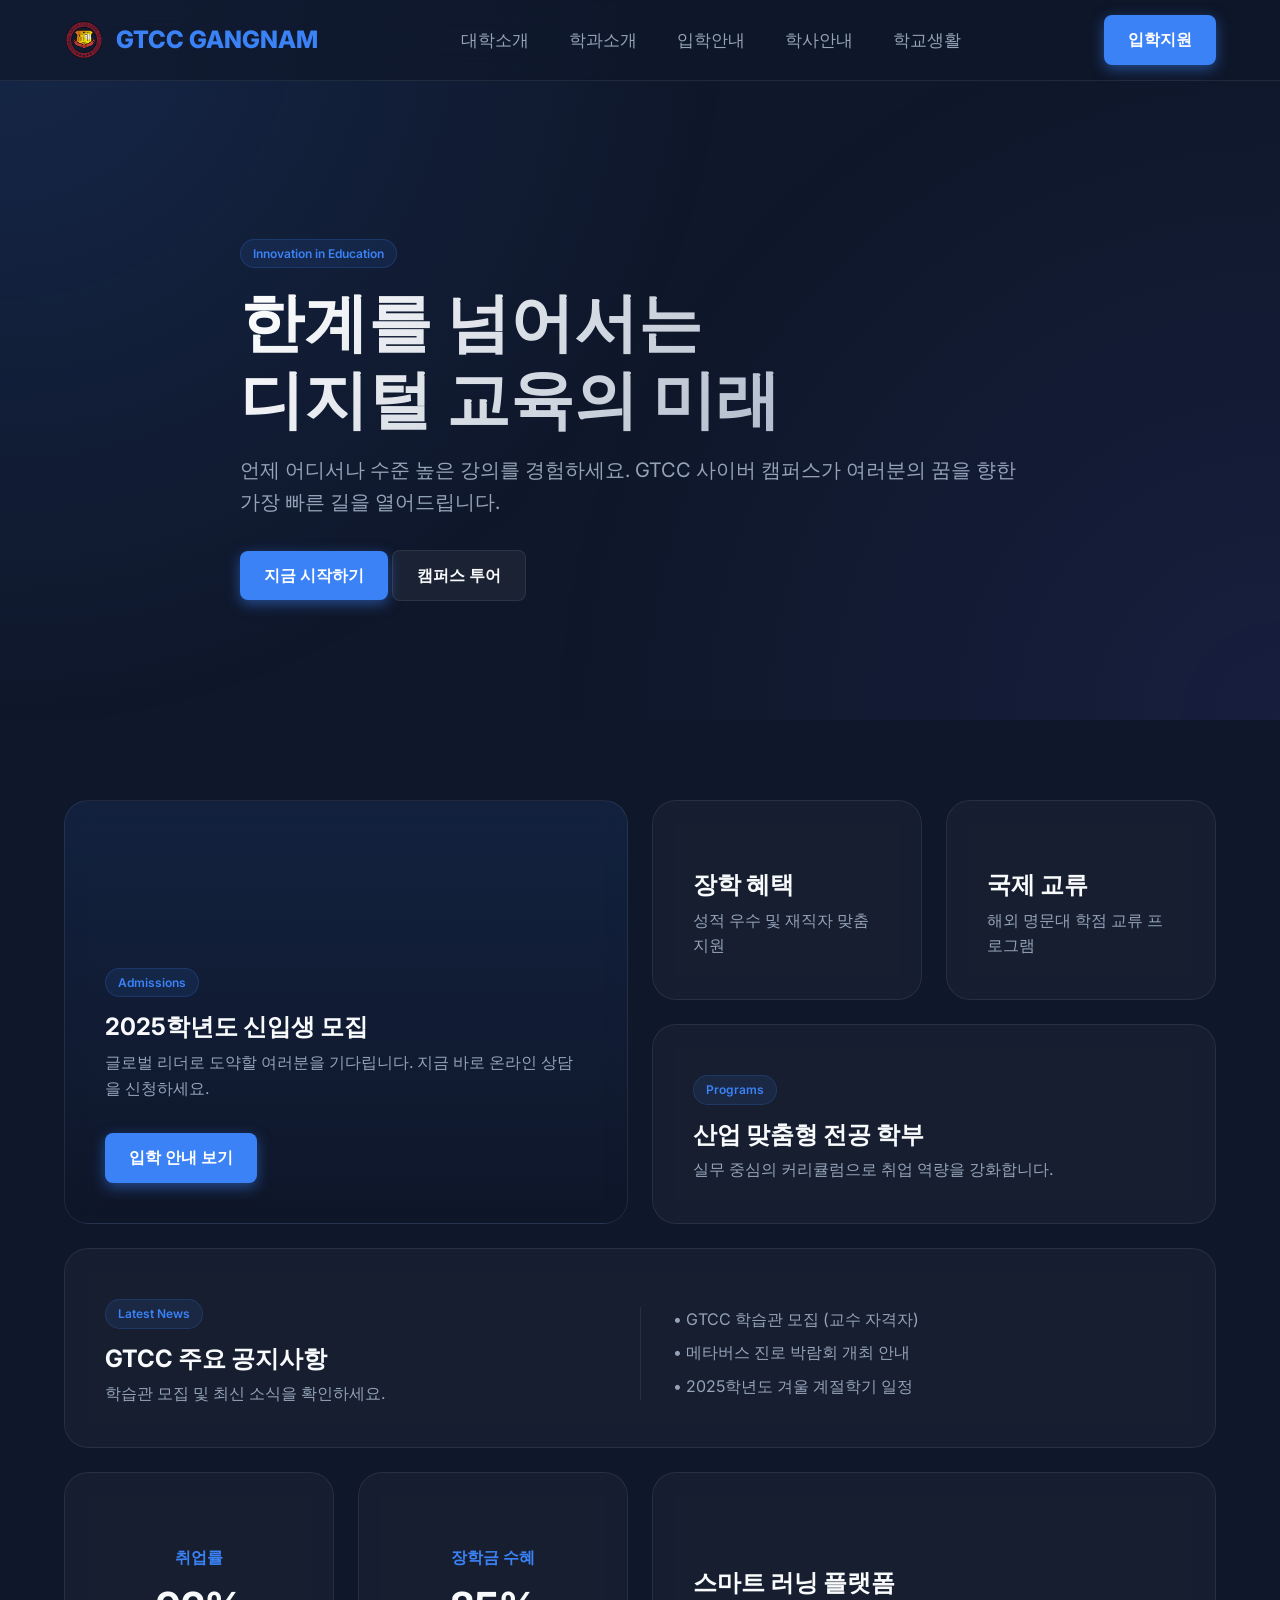
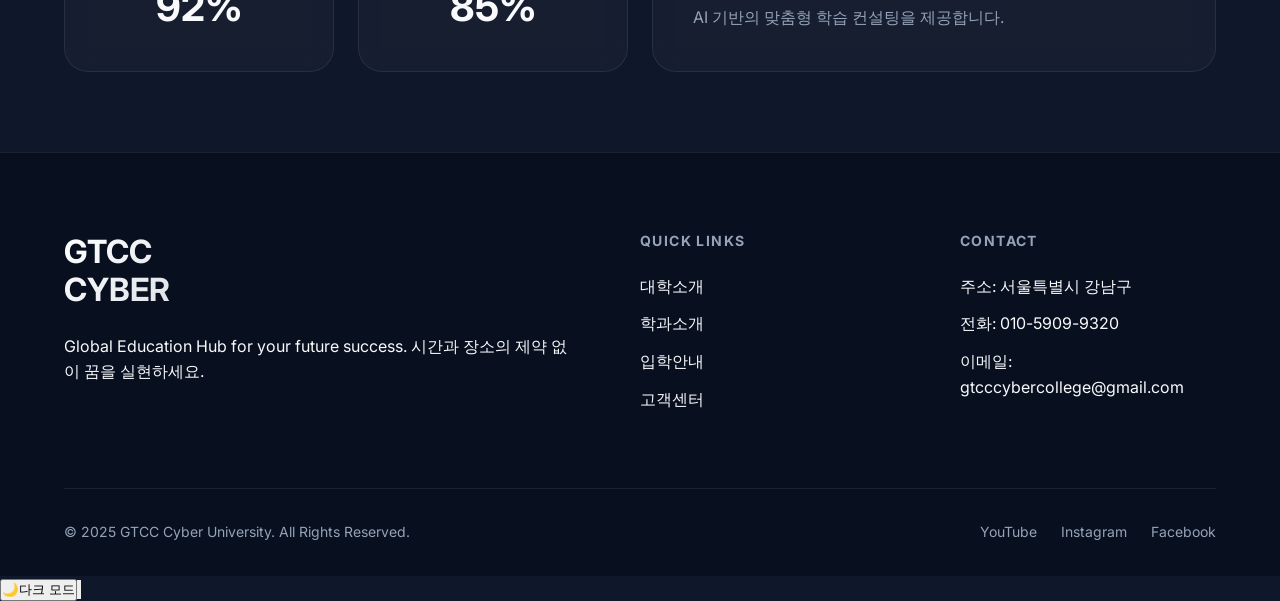
==== commit ef42908f: "test" ====
--- a/index.html
+++ b/index.html
@@ -1,739 +1,125 @@
 <!DOCTYPE html>
 <html lang="ko">
+
 <head>
     <meta charset="UTF-8" />
     <meta name="viewport" content="width=device-width, initial-scale=1.0" />
-    <title>GTCC</title>
+    <title>GTCC | Global Cyber Campus</title>
     <link rel="icon" type="image/png" href="assets/icons/gtcc.png" />
     <link rel="stylesheet" href="assets/css/styles.css" />
-    <link rel="preconnect" href="https://fonts.googleapis.com">
-    <link rel="preconnect" href="https://fonts.gstatic.com" crossorigin>
-    <link href="https://fonts.googleapis.com/css2?family=Noto+Sans+KR:wght@300;400;500;700&display=swap" rel="stylesheet">
 </head>
+
 <body>
     <div data-include="assets/partials/header.html"></div>
 
     <main>
-        <section
-            class="hero-slider"
-            role="region"
-            aria-roledescription="carousel"
-            aria-label="주요 안내 배너"
-            data-hero-slider
-            data-hero-interval="8000"
-            tabindex="0"
-        >
-            <div class="hero-slider__track" data-hero-track>
-                <article
-                    id="hero-slide-1"
-                    class="hero hero-slide is-active"
-                    data-hero-slide
-                    role="group"
-                    aria-roledescription="slide"
-                    aria-label="1 / 5"
-                    aria-hidden="false"
-                    style="--hero-background:linear-gradient(135deg, #0f172a 0%, #1d4ed8 55%, #6366f1 100%); --badge-background: rgba(255, 255, 255, 0.18); --badge-color: #e0e7ff; --hero-text-color: #ffffff; --hero-body-color: rgba(226, 232, 240, 0.86); --hero-ghost-color: #e0e7ff; --hero-ghost-border: rgba(226, 232, 240, 0.5); --hero-ghost-hover: rgba(226, 232, 240, 0.2); --floating-card-bg: rgba(15, 23, 42, 0.78); --floating-card-color: #f8fafc; --floating-card-link: #c7d2fe;"
-                >
-                    <div class="slide-inner">
-                        <div class="hero-text">
-                            <span class="badge">Smart Learning Platform</span>
-                            <h1>시간과 장소의 제약 없이 성장하는 미래형 대학 GTCC</h1>
-                            <p>
-                                GTCC 사이버 캠퍼스는 일과 학습의 균형을 돕는 유연한 온라인 교육 환경을 제공합니다.
-                                언제 어디서나 수준 높은 강의를 수강하고, 글로벌 인재로 도약하세요.
-                            </p>
-                            
-                        </div>
-                    </div>
-                </article>
-                <article
-                    id="hero-slide-2"
-                    class="hero hero-slide"
-                    data-hero-slide
-                    role="group"
-                    aria-roledescription="slide"
-                    aria-label="2 / 5"
-                    aria-hidden="true"
-                    style="--hero-background: linear-gradient(140deg, #0f766e 0%, #14b8a6 45%, #38bdf8 100%); --badge-background: rgba(255, 255, 255, 0.2); --badge-color: #ecfeff; --hero-text-color: #f0fdfa; --hero-body-color: rgba(240, 253, 250, 0.85); --hero-ghost-color: #ecfeff; --hero-ghost-border: rgba(240, 253, 250, 0.55); --hero-ghost-hover: rgba(236, 254, 255, 0.2); --floating-card-bg: rgba(15, 118, 110, 0.75); --floating-card-color: #faffff; --floating-card-link: #bbf7d0;"
-                >
-                    <div class="slide-inner">
-                        <div class="hero-text">
-                            <span class="badge">AI · Data Science</span>
-                            <h1>산업 현장과 함께할수 있는 교육프로그램. AI로 이루어지는 모든 강의와 데이터 사이언스 교육</h1>
-                            <p>
-                                캡스톤 프로젝트와 기업 협업 과정을 통해 실무에서 바로 활용 가능한 AI 역량을 키웁니다.
-                                최신 트렌드를 반영한 온라인 커리큘럼을 경험해 보세요.
-                            </p>
-                            
-                        </div>
-                    </div>
-                </article>
-                <article
-                    id="hero-slide-3"
-                    class="hero hero-slide"
-                    data-hero-slide
-                    role="group"
-                    aria-roledescription="slide"
-                    aria-label="3 / 5"
-                    aria-hidden="true"
-                    style="--hero-background: linear-gradient(130deg, #8b5cf6 0%, #ec4899 55%, #fbbf24 100%); --badge-background: rgba(255, 255, 255, 0.18); --badge-color: #fdf2f8; --hero-text-color: #ffffff; --hero-body-color: rgba(255, 241, 242, 0.88); --hero-ghost-color: #fdf2f8; --hero-ghost-border: rgba(253, 242, 248, 0.55); --hero-ghost-hover: rgba(253, 242, 248, 0.22); --floating-card-bg: rgba(76, 29, 149, 0.72); --floating-card-color: #fdf4ff; --floating-card-link: #fce7f3;"
-                >
-                    <div class="slide-inner">
-                        <div class="hero-text">
-                            <span class="badge">Global Collaboration</span>
-                            <h1>해외의 우수한 대학과 자매결연으로 2+2와3+1 의 연합 프로그램을 운영하는 글로벌 융합 교육</h1>
-                            <p>
-                                GTCC 대학은 세계 각국의 파트너 대학과 온라인 공동 수업을 운영하며, 상호 학점 인정 등 글로벌 프로젝트를 통해 실전 협업 능력을 강화합니다.
-                            </p>
-                            
-                        </div>
-                    </div>
-                </article>
-                <article
-                    id="hero-slide-4"
-                    class="hero hero-slide"
-                    data-hero-slide
-                    role="group"
-                    aria-roledescription="slide"
-                    aria-label="4 / 5"
-                    aria-hidden="true"
-                    style="--hero-background: linear-gradient(140deg, #0f4c75 0%, #3282b8 50%, #bbe1fa 100%); --badge-background: rgba(255, 255, 255, 0.22); --badge-color: #e3f2fd; --hero-text-color: #f0f9ff; --hero-body-color: rgba(236, 248, 255, 0.85); --hero-ghost-color: #e3f2fd; --hero-ghost-border: rgba(227, 242, 253, 0.55); --hero-ghost-hover: rgba(227, 242, 253, 0.2); --floating-card-bg: rgba(15, 76, 117, 0.72); --floating-card-color: #f0f9ff; --floating-card-link: #cfe8ff;"
-                >
-                    <div class="slide-inner">
-                        <div class="hero-text">
-                            <span class="badge">Scholarship &amp; Support</span>
-                            <h1>최소의 경비와 최소의 시간으로 누구나 학업에 집중할 수 있도록 탄탄한 지원</h1>
-                            <p>
-                                성적우수·재직자·신입생 장학 등 상황에 맞춘 다양한 장학 혜택과 맞춤형 학습 코칭을 제공합니다.
-                            </p>
-                            
-                        </div>
-                    </div>
-                </article>
-                <article
-                    id="hero-slide-5"
-                    class="hero hero-slide"
-                    data-hero-slide
-                    role="group"
-                    aria-roledescription="slide"
-                    aria-label="5 / 5"
-                    aria-hidden="true"
-                    style="--hero-background: linear-gradient(135deg, #f97316 0%, #fb7185 50%, #c084fc 100%); --badge-background: rgba(255, 255, 255, 0.2); --badge-color: #fff7ed; --hero-text-color: #ffffff; --hero-body-color: rgba(255, 247, 237, 0.88); --hero-ghost-color: #fff7ed; --hero-ghost-border: rgba(255, 247, 237, 0.55); --hero-ghost-hover: rgba(255, 247, 237, 0.22); --floating-card-bg: rgba(124, 58, 237, 0.7); --floating-card-color: #fdf4ff; --floating-card-link: #fde68a;"
-                >
-                    <div class="slide-inner">
-                        <div class="hero-text">
-                            <span class="badge">Student Life</span>
-                            <h1>온라인과 오프라인이 연결된 커뮤니티 기반 학습의 교육 프로그램</h1>
-                            <p>
-                                지역 스터디 모임과 온라인 동아리, 멘토링 플랫폼을 통해 서로 배우고 성장하는 학습 공동체를 만들어갑니다.
-                            </p>
-                            
-                        </div>
-                    </div>
-                </article>
-            </div>
-            <div class="hero-slider__controls">
-                <button type="button" class="hero-slider__control" data-hero-prev aria-label="이전 배너">
-                    <span aria-hidden="true">&#10094;</span>
-                </button>
-                <button type="button" class="hero-slider__control" data-hero-next aria-label="다음 배너">
-                    <span aria-hidden="true">&#10095;</span>
-                </button>
-            </div>
-            <div class="hero-slider__dots" role="tablist">
-                <button type="button" role="tab" class="hero-slider__dot is-active" data-hero-dot="0" aria-controls="hero-slide-1" aria-selected="true" aria-label="1번 배너"></button>
-                <button type="button" role="tab" class="hero-slider__dot" data-hero-dot="1" aria-controls="hero-slide-2" aria-selected="false" aria-label="2번 배너"></button>
-                <button type="button" role="tab" class="hero-slider__dot" data-hero-dot="2" aria-controls="hero-slide-3" aria-selected="false" aria-label="3번 배너"></button>
-                <button type="button" role="tab" class="hero-slider__dot" data-hero-dot="3" aria-controls="hero-slide-4" aria-selected="false" aria-label="4번 배너"></button>
-                <button type="button" role="tab" class="hero-slider__dot" data-hero-dot="4" aria-controls="hero-slide-5" aria-selected="false" aria-label="5번 배너"></button>
-            </div>
-        </section>
-
-        <section class="quick-links" aria-label="바로가기">
+        <!-- Modern High-Impact Hero -->
+        <section class="hero animate-fade-in">
             <div class="container">
-                <a class="quick-item" href="admissions.html">
-                    <span class="icon">🎓</span>
-                    <div>
-                        <strong>입학전형 안내</strong>
-                        <p>전형별 일정과 제출 서류 안내</p>
-                    </div>
-                </a>
-                <a class="quick-item" href="scholarship-benefits.html">
-                    <span class="icon">💼</span>
-                    <div>
-                        <strong>장학제도</strong>
-                        <p>다양한 장학 혜택을 확인하세요</p>
-                    </div>
-                </a>
-                <a class="quick-item" href="lifelong-international-국제디플로마과정.html">
-                    <span class="icon">🌐</span>
-                    <div>
-                        <strong>국제교류</strong>
-                        <p>해외 대학과의 공동 프로그램</p>
-                    </div>
-                </a>
-                <a class="quick-item" href="academic-notices.html">
-                    <span class="icon">📢</span>
-                    <div>
-                        <strong>공지사항</strong>
-                        <p>학사일정 및 주요 안내 확인</p>
-                    </div>
-                </a>
-            </div>
-        </section>
-
-        <section id="about" class="section about">
-            <div class="container split">
-                <div class="text">
-                    <h2>GTCC 사이버 캠퍼스 소개</h2>
-                    <p>
-                        첨단 디지털 학습 환경을 기반으로 누구나 꿈을 이룰 수 있도록 설계된 온라인 대학입니다.
-                        24시간 언제든지 수강 가능한 강의와 실습, 체계적인 학사 관리 시스템을 통해 학습자 중심의 교육을 제공합니다.
-                    </p>
-                    <ul class="feature-list">
-                        <li>실무 중심의 커리큘럼과 프로젝트 학습</li>
-                        <li>전문 교수진과의 밀착형 멘토링</li>
-                        <li>차별화된 교육프로그램 운영</li>
-                        <li>온,오프라인 교육프로그램 운영</li>
-                        <li>학점 인정제의 특수 교육프로그램 운영</li>
-                        <li>만학도를 위한 특별 단기학습 프로그램운영</li>
-                        <li>평생교육원을 통한 국제민간자격증증 발행</li> 
-                </div>
-                <div
-                    class="about-slider"
-                    data-about-slider
-                    role="region"
-                    aria-label="GTCC 캠퍼스 하이라이트 이미지 슬라이드"
-                    tabindex="0"
-                >
-                    <div class="about-slider__track" data-about-track aria-live="polite">
-                        <figure
-                            id="about-slide-1"
-                            class="about-slide is-active"
-                            data-about-slide
-                            role="group"
-                            aria-roledescription="slide"
-                            aria-label="1 / 2"
-                            aria-hidden="false"
-                        >
-                            <img
-                                src="https://images.unsplash.com/photo-1523580846011-d3a5bc25702b?auto=format&fit=crop&w=960&q=80"
-                                alt="온라인 강의 플랫폼을 통해 토론하는 학생들"
-                                loading="lazy"
-                            />
-                            <figcaption>
-                                실시간 토론과 협업 도구를 활용해 학습자가 중심이 되는 온라인 강의 환경을 제공합니다.
-                            </figcaption>
-                        </figure>
-                        <figure
-                            id="about-slide-2"
-                            class="about-slide"
-                            data-about-slide
-                            role="group"
-                            aria-roledescription="slide"
-                            aria-label="2 / 2"
-                            aria-hidden="true"
-                        >
-                            <img
-                                src="https://images.unsplash.com/photo-1523580846011-d3a5bc25702b?auto=format&fit=crop&w=960&q=80"
-                                alt="디지털 자료를 활용해 학습을 준비하는 학생"
-                                loading="lazy"
-                            />
-                            <figcaption>
-                                언제 어디서나 학습 자료에 접근할 수 있는 맞춤형 학습 지원 시스템을 통해 학습 몰입도를 높입니다.
-                            </figcaption>
-                        </figure>
-                    </div>
-                    <div class="about-slider__controls">
-                        <button
-                            type="button"
-                            class="about-slider__control"
-                            data-about-prev
-                            aria-label="이전 이미지"
-                        >
-                            <span aria-hidden="true">&#10094;</span>
-                        </button>
-                        <button
-                            type="button"
-                            class="about-slider__control"
-                            data-about-next
-                            aria-label="다음 이미지"
-                        >
-                            <span aria-hidden="true">&#10095;</span>
-                        </button>
-                    </div>
-                    <div class="about-slider__dots" role="tablist">
-                        <button
-                            type="button"
-                            role="tab"
-                            class="about-slider__dot is-active"
-                            data-about-dot="0"
-                            aria-controls="about-slide-1"
-                            aria-selected="true"
-                            aria-label="첫 번째 이미지 보기"
-                        ></button>
-                        <button
-                            type="button"
-                            role="tab"
-                            class="about-slider__dot"
-                            data-about-dot="1"
-                            aria-controls="about-slide-2"
-                            aria-selected="false"
-                            aria-label="두 번째 이미지 보기"
-                        ></button>
+                <div class="hero-content">
+                    <span class="badge">Innovation in Education</span>
+                    <h1 class="title-large">한계를 넘어서는<br>디지털 교육의 미래</h1>
+                    <p>언제 어디서나 수준 높은 강의를 경험하세요. GTCC 사이버 캠퍼스가 여러분의 꿈을 향한 가장 빠른 길을 열어드립니다.</p>
+                    <div class="hero-actions">
+                        <a href="admissions.html" class="btn btn-primary">지금 시작하기</a>
+                        <a href="about.html" class="btn btn-glass">캠퍼스 투어</a>
                     </div>
                 </div>
             </div>
         </section>
 
-        <section id="programs" class="section programs">
+        <!-- Main Bento Grid Content -->
+        <section class="section">
             <div class="container">
-                <div class="section-heading">
-                    <h2>전공 분야</h2>
-                </div>
-                <div class="program-grid">
-                    <article class="program-card">
-                        <h3>초.중.고 과정</h3>
-                        <p>국제학교의 초.중.고등학교 과정입니다 .</p>
-                         <a href="http://gtcc.edu.ph">세부 전공 보기</a>
-                    </article>
-                    <article class="program-card">
-                        <h3>대학.대학원</h3>
-                        <p>학사.석사.박사학위.석.박사통합과정입니다.</p>
-                         <a href="http://gtcc.edu.ph">세부 전공 보기</a>
-                    </article>
-                    <article class="program-card">
-                        <h3>평생교육원</h3>
-                        <p>GTCC평생교육원을 통한 학점 취득및 자격 취득과정입니다 .</p>
-                         <a href="http://gtcc.edu.ph">세부 전공 보기</a>
-                    </article>
-                    <article class="program-card">
-                        <h3>통합대체의학</h3>
-                        <p>GTCC만의 특성화된 통합대체의학 대학원 과정 입니다.</p>
-                        <a href="http://gtcc.edu.ph">세부 전공 보기</a>
-                    </article>
-                </div>
-            </div>
-        </section>
+                <div class="bento-grid">
+                    <!-- Featured: Admissions (Big Card) -->
+                    <div class="bento-item glass col-2 row-2"
+                        style="background: linear-gradient(rgba(59, 130, 246, 0.1), transparent);">
+                        <div class="card-content">
+                            <span class="badge">Admissions</span>
+                            <h3>2025학년도 신입생 모집</h3>
+                            <p>글로벌 리더로 도약할 여러분을 기다립니다. 지금 바로 온라인 상담을 신청하세요.</p>
+                            <a href="admissions.html" class="btn btn-primary" style="margin-top: 2rem;">입학 안내 보기</a>
+                        </div>
+                    </div>
 
-        <section id="admissions" class="section admissions">
-            <div class="container split">
-                <div>
-                    <h2 data-locale-en="Admissions Information">입학 안내</h2>
-                    <p data-locale-en="Find everything you need to know about admissions, including application tracks, tuition, scholarships, and academic schedules.">신입학과 편입학 전형, 등록금, 장학 혜택, 학사 일정 등 입학에 필요한 모든 정보를 확인하세요.</p>
-                    <dl class="info-list">
-                        <div>
-                            <dt data-locale-en="Application Period">원서 접수</dt>
-                            <dd data-locale-en="2025.12.01 ~ 2025.12.31 (Online)">2025.12.01 ~ 2025.12.31 (온라인)</dd>
+                    <!-- Quick Link: Scholarship -->
+                    <div class="bento-item glass">
+                        <div class="card-content">
+                            <h3>장학 혜택</h3>
+                            <p>성적 우수 및 재직자 맞춤 지원</p>
                         </div>
-                        <div>
-                            <dt data-locale-en="Interview">면접 전형</dt>
-                            <dd data-locale-en="2026.01.10 ~ 2026.01.15 (Virtual Interview)">2026.01.10 ~ 2026.01.15 (화상 면접)</dd>
+                    </div>
+
+                    <!-- Quick Link: Global -->
+                    <div class="bento-item glass">
+                        <div class="card-content">
+                            <h3>국제 교류</h3>
+                            <p>해외 명문대 학점 교류 프로그램</p>
                         </div>
-                        <div>
-                            <dt data-locale-en="Admission Result">합격 발표</dt>
-                            <dd data-locale-en="2026.01.25 (Website & SMS Notifications)">2026.01.25 (홈페이지 및 문자 안내)</dd>
+                    </div>
+
+                    <!-- Medium: Departments -->
+                    <div class="bento-item glass col-2">
+                        <div class="card-content">
+                            <span class="badge">Programs</span>
+                            <h3>산업 맞춤형 전공 학부</h3>
+                            <p>실무 중심의 커리큘럼으로 취업 역량을 강화합니다.</p>
                         </div>
-                 </div>
-                <aside class="admission-card">
-                    <h3 data-locale-en="Consultation Booking">상담 예약</h3>
-                    <p data-locale-en="Our admissions counselors will help you with any questions you have.">입학 전문 상담사가 궁금증을 해결해 드립니다.</p>
-                    <form>
-                        <label>
-                            <span data-locale-en="Name">이름</span>
-                            <input type="text" name="name" placeholder="홍길동" required />
-                        </label>
-                        <label>
-                            <span data-locale-en="Contact">연락처</span>
-                            <input type="tel" name="phone" placeholder="010-1234-5678" required />
-                        </label>
-                        <label>
-                            <span data-locale-en="Preferred Date">상담 희망일</span>
-                            <input type="date" name="date" required />
-                        </label>
-                        <button type="submit" class="btn primary" data-locale-en="Reserve Now">예약 신청</button>
-                    </form>
-                </aside>
-            </div>
-        </section>
+                    </div>
 
-        <section id="news" class="section news">
-            <div class="container">
-                <div class="section-heading">
-                    <h2>새소식</h2>
-                </div>
-                <div class="news-grid">
-                    <article class="news-card">
-                        <span class="tag">공지</span>
-                        <h3>GTCC학습관 모집</h3>
-                        <time datetime="2025-10-09">교수자격 보유자로 지역 홈페이지 운영가능한 분.</time>
-                        <ul class="feature-list">
-                        <li>담당자: 010-5909-9320</li>
-                        <li>이메일: yjisc@naver.com</li>
-                    </article>
-                    <article class="news-card">
-                        <span class="tag">행사</span>
-                        <h3>메타버스 진로 박람회 개최</h3>
-                        <time datetime="2025-10-05">2025.10.05</time>
-                        <p>업계 전문가와 함께하는 최신 산업 트렌드 세미나 및 네트워킹 행사.</p>
-                    </article>
-                    <article class="news-card">
-                        <span class="tag">채용</span>
-                        <h3>GTCC 사이버대학 교수모집</h3>
-                        <time datetime="2025-10-09">교수채용 결격사유에 해당되지 않는 분. </time>
-                        <ul class="feature-list">
-                        <li>담당자: 010-5909-9320</li>
-                        <li>이메일: yjisc@naver.com</li>
-                     </ul>
-                        </article>
-                </div>
-            </div>
-        </section>
+                    <!-- News Section inside Bento -->
+                    <div class="bento-item glass col-4">
+                        <div class="card-content" style="display: flex; gap: 2rem; align-items: center;">
+                            <div style="flex: 1;">
+                                <span class="badge">Latest News</span>
+                                <h3>GTCC 주요 공지사항</h3>
+                                <p>학습관 모집 및 최신 소식을 확인하세요.</p>
+                            </div>
+                            <div
+                                style="flex: 1; display: grid; gap: 0.5rem; border-left: 1px solid var(--glass-border); padding-left: 2rem;">
+                                <a href="#" style="color: var(--text-muted);">• GTCC 학습관 모집 (교수 자격자)</a>
+                                <a href="#" style="color: var(--text-muted);">• 메타버스 진로 박람회 개최 안내</a>
+                                <a href="#" style="color: var(--text-muted);">• 2025학년도 겨울 계절학기 일정</a>
+                            </div>
+                        </div>
+                    </div>
 
-        <section id="support" class="section support">
-            <div class="container split">
-                <div>
-                    <h2>학생 지원 서비스</h2>
-                    <p>재학생을 위한 맞춤형 학습 지원과 커리어 개발 프로그램을 제공합니다.</p>
-                    <ul class="support-list">
-                        <li>
-                            <strong>학습 코칭</strong>
-                            <span>전문 학습 코치가 개인 맞춤 학습 계획을 제안합니다.</span>
-                        </li>
-                        <li>
-                            <strong>커리어 센터</strong>
-                            <span>채용 정보, 이력서 컨설팅, 모의 면접을 지원합니다.</span>
-                        </li>
-                        <li>
-                            <strong>학생 커뮤니티</strong>
-                            <span>다양한 동아리와 프로젝트 기반 교류 기회 제공.</span>
-                        </li>
-                    </ul>
-                </div>
-                <div class="support-cta">
-                    <div class="campus-video">
-                        <h4>강의 동영상 맛보기</h4>
-                        <div
-                            class="video-slider"
-                            role="region"
-                            aria-roledescription="carousel"
-                            aria-label="GTCC 사이버대학 홍보 영상"
-                            data-video-slider
-                            data-video-interval="10000"
-                            tabindex="0"
-                        >
-                            <div class="video-slider__viewport">
-                                <div class="video-slider__track" data-video-track>
-                                    <div
-                                        id="campus-video-slide-1"
-                                        class="video-slider__slide is-active"
-                                        data-video-slide
-                                        role="group"
-                                        aria-roledescription="slide"
-                                        aria-label="1 / 10"
-                                        aria-hidden="false"
-                                    >
-                                        <div class="video-wrapper">
-                                            <iframe
-                                                src="https://www.youtube.com/embed/2ggHiiRfnIE?si=ueRq8uqUdnZ-zMGL"
-                                                title="GTCC 사이버 캠퍼스 소개 영상"
-                                                allow="accelerometer; autoplay; clipboard-write; encrypted-media; gyroscope; picture-in-picture; web-share"
-                                                allowfullscreen
-                                                loading="lazy"
-                                            ></iframe>
-                                        </div>
-                                    </div>
-                                    <div
-                                        id="campus-video-slide-2"
-                                        class="video-slider__slide"
-                                        data-video-slide
-                                        role="group"
-                                        aria-roledescription="slide"
-                                        aria-label="2 / 10"
-                                        aria-hidden="true"
-                                    >
-                                        <div class="video-wrapper">
-                                            <iframe
-                                                src="https://www.youtube.com/embed/2ggHiiRfnIE?si=ueRq8uqUdnZ-zMGL"
-                                                title="GTCC 사이버 캠퍼스 소개 영상"
-                                                allow="accelerometer; autoplay; clipboard-write; encrypted-media; gyroscope; picture-in-picture; web-share"
-                                                allowfullscreen
-                                                loading="lazy"
-                                            ></iframe>
-                                        </div>
-                                    </div>
-                                    <div
-                                        id="campus-video-slide-3"
-                                        class="video-slider__slide"
-                                        data-video-slide
-                                        role="group"
-                                        aria-roledescription="slide"
-                                        aria-label="3 / 10"
-                                        aria-hidden="true"
-                                    >
-                                        <div class="video-wrapper">
-                                            <iframe
-                                                src="https://www.youtube.com/embed/2ggHiiRfnIE?si=ueRq8uqUdnZ-zMGL"
-                                                title="GTCC 사이버 캠퍼스 소개 영상"
-                                                allow="accelerometer; autoplay; clipboard-write; encrypted-media; gyroscope; picture-in-picture; web-share"
-                                                allowfullscreen
-                                                loading="lazy"
-                                            ></iframe>
-                                        </div>
-                                    </div>
-                                    <div
-                                        id="campus-video-slide-4"
-                                        class="video-slider__slide"
-                                        data-video-slide
-                                        role="group"
-                                        aria-roledescription="slide"
-                                        aria-label="4 / 10"
-                                        aria-hidden="true"
-                                    >
-                                        <div class="video-wrapper">
-                                            <iframe
-                                                src="https://www.youtube.com/embed/2ggHiiRfnIE?si=ueRq8uqUdnZ-zMGL"
-                                                title="GTCC 사이버 캠퍼스 소개 영상"
-                                                allow="accelerometer; autoplay; clipboard-write; encrypted-media; gyroscope; picture-in-picture; web-share"
-                                                allowfullscreen
-                                                loading="lazy"
-                                            ></iframe>
-                                        </div>
-                                    </div>
-                                    <div
-                                        id="campus-video-slide-5"
-                                        class="video-slider__slide"
-                                        data-video-slide
-                                        role="group"
-                                        aria-roledescription="slide"
-                                        aria-label="5 / 10"
-                                        aria-hidden="true"
-                                    >
-                                        <div class="video-wrapper">
-                                            <iframe
-                                                src="https://www.youtube.com/embed/2ggHiiRfnIE?si=ueRq8uqUdnZ-zMGL"
-                                                title="GTCC 사이버 캠퍼스 소개 영상"
-                                                allow="accelerometer; autoplay; clipboard-write; encrypted-media; gyroscope; picture-in-picture; web-share"
-                                                allowfullscreen
-                                                loading="lazy"
-                                            ></iframe>
-                                        </div>
-                                    </div>
-                                    <div
-                                        id="campus-video-slide-6"
-                                        class="video-slider__slide"
-                                        data-video-slide
-                                        role="group"
-                                        aria-roledescription="slide"
-                                        aria-label="6 / 10"
-                                        aria-hidden="true"
-                                    >
-                                        <div class="video-wrapper">
-                                            <iframe
-                                                src="https://www.youtube.com/embed/2ggHiiRfnIE?si=ueRq8uqUdnZ-zMGL"
-                                                title="GTCC 사이버 캠퍼스 소개 영상"
-                                                allow="accelerometer; autoplay; clipboard-write; encrypted-media; gyroscope; picture-in-picture; web-share"
-                                                allowfullscreen
-                                                loading="lazy"
-                                            ></iframe>
-                                        </div>
-                                    </div>
-                                    <div
-                                        id="campus-video-slide-7"
-                                        class="video-slider__slide"
-                                        data-video-slide
-                                        role="group"
-                                        aria-roledescription="slide"
-                                        aria-label="7 / 10"
-                                        aria-hidden="true"
-                                    >
-                                        <div class="video-wrapper">
-                                            <iframe
-                                                src="https://www.youtube.com/embed/2ggHiiRfnIE?si=ueRq8uqUdnZ-zMGL"
-                                                title="GTCC 사이버 캠퍼스 소개 영상"
-                                                allow="accelerometer; autoplay; clipboard-write; encrypted-media; gyroscope; picture-in-picture; web-share"
-                                                allowfullscreen
-                                                loading="lazy"
-                                            ></iframe>
-                                        </div>
-                                    </div>
-                                    <div
-                                        id="campus-video-slide-8"
-                                        class="video-slider__slide"
-                                        data-video-slide
-                                        role="group"
-                                        aria-roledescription="slide"
-                                        aria-label="8 / 10"
-                                        aria-hidden="true"
-                                    >
-                                        <div class="video-wrapper">
-                                            <iframe
-                                                src="https://www.youtube.com/embed/2ggHiiRfnIE?si=ueRq8uqUdnZ-zMGL"
-                                                title="GTCC 사이버 캠퍼스 소개 영상"
-                                                allow="accelerometer; autoplay; clipboard-write; encrypted-media; gyroscope; picture-in-picture; web-share"
-                                                allowfullscreen
-                                                loading="lazy"
-                                            ></iframe>
-                                        </div>
-                                    </div>
-                                    <div
-                                        id="campus-video-slide-9"
-                                        class="video-slider__slide"
-                                        data-video-slide
-                                        role="group"
-                                        aria-roledescription="slide"
-                                        aria-label="9 / 10"
-                                        aria-hidden="true"
-                                    >
-                                        <div class="video-wrapper">
-                                            <iframe
-                                                src="https://www.youtube.com/embed/2ggHiiRfnIE?si=ueRq8uqUdnZ-zMGL"
-                                                title="GTCC 사이버 캠퍼스 소개 영상"
-                                                allow="accelerometer; autoplay; clipboard-write; encrypted-media; gyroscope; picture-in-picture; web-share"
-                                                allowfullscreen
-                                                loading="lazy"
-                                            ></iframe>
-                                        </div>
-                                    </div>
-                                    <div
-                                        id="campus-video-slide-10"
-                                        class="video-slider__slide"
-                                        data-video-slide
-                                        role="group"
-                                        aria-roledescription="slide"
-                                        aria-label="10 / 10"
-                                        aria-hidden="true"
-                                    >
-                                        <div class="video-wrapper">
-                                            <iframe
-                                                src="https://www.youtube.com/embed/2ggHiiRfnIE?si=ueRq8uqUdnZ-zMGL"
-                                                title="GTCC 사이버 캠퍼스 소개 영상"
-                                                allow="accelerometer; autoplay; clipboard-write; encrypted-media; gyroscope; picture-in-picture; web-share"
-                                                allowfullscreen
-                                                loading="lazy"
-                                            ></iframe>
-                                        </div>
-                                    </div>
-                                </div>
-                            </div>
-                            <div class="video-slider__controls">
-                                <button class="video-slider__nav video-slider__nav--prev" type="button" data-video-prev aria-label="이전 영상">
-                                    <span aria-hidden="true">‹</span>
-                                    <span class="sr-only">이전 영상 보기</span>
-                                </button>
-                                <div class="video-slider__dots" role="tablist">
-                                    <button
-                                        type="button"
-                                        class="video-slider__dot is-active"
-                                        role="tab"
-                                        aria-selected="true"
-                                        aria-controls="campus-video-slide-1"
-                                        aria-label="1번 영상"
-                                        data-video-dot="0"
-                                    ></button>
-                                    <button
-                                        type="button"
-                                        class="video-slider__dot"
-                                        role="tab"
-                                        aria-selected="false"
-                                        aria-controls="campus-video-slide-2"
-                                        aria-label="2번 영상"
-                                        data-video-dot="1"
-                                    ></button>
-                                    <button
-                                        type="button"
-                                        class="video-slider__dot"
-                                        role="tab"
-                                        aria-selected="false"
-                                        aria-controls="campus-video-slide-3"
-                                        aria-label="3번 영상"
-                                        data-video-dot="2"
-                                    ></button>
-                                    <button
-                                        type="button"
-                                        class="video-slider__dot"
-                                        role="tab"
-                                        aria-selected="false"
-                                        aria-controls="campus-video-slide-4"
-                                        aria-label="4번 영상"
-                                        data-video-dot="3"
-                                    ></button>
-                                    <button
-                                        type="button"
-                                        class="video-slider__dot"
-                                        role="tab"
-                                        aria-selected="false"
-                                        aria-controls="campus-video-slide-5"
-                                        aria-label="5번 영상"
-                                        data-video-dot="4"
-                                    ></button>
-                                    <button
-                                        type="button"
-                                        class="video-slider__dot"
-                                        role="tab"
-                                        aria-selected="false"
-                                        aria-controls="campus-video-slide-6"
-                                        aria-label="6번 영상"
-                                        data-video-dot="5"
-                                    ></button>
-                                    <button
-                                        type="button"
-                                        class="video-slider__dot"
-                                        role="tab"
-                                        aria-selected="false"
-                                        aria-controls="campus-video-slide-7"
-                                        aria-label="7번 영상"
-                                        data-video-dot="6"
-                                    ></button>
-                                    <button
-                                        type="button"
-                                        class="video-slider__dot"
-                                        role="tab"
-                                        aria-selected="false"
-                                        aria-controls="campus-video-slide-8"
-                                        aria-label="8번 영상"
-                                        data-video-dot="7"
-                                    ></button>
-                                    <button
-                                        type="button"
-                                        class="video-slider__dot"
-                                        role="tab"
-                                        aria-selected="false"
-                                        aria-controls="campus-video-slide-9"
-                                        aria-label="9번 영상"
-                                        data-video-dot="8"
-                                    ></button>
-                                    <button
-                                        type="button"
-                                        class="video-slider__dot"
-                                        role="tab"
-                                        aria-selected="false"
-                                        aria-controls="campus-video-slide-10"
-                                        aria-label="10번 영상"
-                                        data-video-dot="9"
-                                    ></button>
-                                </div>
-                                <button class="video-slider__nav video-slider__nav--next" type="button" data-video-next aria-label="다음 영상">
-                                    <span class="sr-only">다음 영상 보기</span>
-                                    <span aria-hidden="true">›</span>
-                                </button>
-                            </div>
+                    <!-- Statistics/Highlights -->
+                    <div class="bento-item glass">
+                        <div class="card-content" style="text-align: center;">
+                            <h4 style="color: var(--primary);">취업률</h4>
+                            <h2 style="font-size: 2.5rem; margin: 0;">92%</h2>
+                        </div>
+                    </div>
+
+                    <div class="bento-item glass">
+                        <div class="card-content" style="text-align: center;">
+                            <h4 style="color: var(--primary);">장학금 수혜</h4>
+                            <h2 style="font-size: 2.5rem; margin: 0;">85%</h2>
+                        </div>
+                    </div>
+
+                    <div class="bento-item glass col-2">
+                        <div class="card-content">
+                            <h3>스마트 러닝 플랫폼</h3>
+                            <p>AI 기반의 맞춤형 학습 컨설팅을 제공합니다.</p>
                         </div>
                     </div>
                 </div>
             </div>
         </section>
-
     </main>
 
     <div data-include="assets/partials/footer.html"></div>
-    <button type="button" class="scroll-to-top" data-scroll-top aria-label="맨 위로">
-        <svg viewBox="0 0 24 24" role="img" aria-hidden="true" focusable="false">
-            <path d="M12 5.5a1 1 0 0 1 .7.3l6 6a1 1 0 0 1-1.4 1.4L12 7.91l-5.3 5.29a1 1 0 0 1-1.4-1.42l6-6a1 1 0 0 1 .7-.28Z" />
-            <path d="M12 11.5a1 1 0 0 1 .7.3l6 6a1 1 0 0 1-1.4 1.4L12 13.91l-5.3 5.29a1 1 0 0 1-1.4-1.42l6-6a1 1 0 0 1 .7-.28Z" />
-        </svg>
-    </button>
+
+    <!-- Google Translate slot -->
+    <div style="position: fixed; bottom: 2rem; left: 2rem; z-index: 2000;">
+        <div id="google_translate_element"></div>
+    </div>
+
     <script src="assets/js/includes.js" defer></script>
     <script src="assets/js/main.js" defer></script>
 </body>
-</html>
+
+</html>
--- a/assets/css/styles.css
+++ b/assets/css/styles.css
@@ -1,2766 +1,356 @@
+@import url('https://fonts.googleapis.com/css2?family=Inter:wght@300;400;500;600;700&display=swap');
+
 :root {
-    --primary: #3a6ff7;
-    --primary-dark: #254fba;
-    --accent: #ffe27a;
-    --text: #1f2a44;
-    --muted: #5c6884;
-    --bg: #f7f9fc;
+    /* Colors - 2025 Trend: Deep Slate & Electric Blue */
+    --bg: #0f172a;
+    --bg-alt: #1e293b;
+    --primary: #3b82f6;
+    --primary-glow: rgba(59, 130, 246, 0.5);
+    --secondary: #6366f1;
+    --text: #f8fafc;
+    --text-muted: #94a3b8;
     --white: #ffffff;
-    --border: #e0e6f4;
-    font-family: 'Noto Sans KR', sans-serif;
-}
-
-body.theme-dark {
-    --primary: #8596ff;
-    --primary-dark: #5064e0;
-    --accent: #ffd166;
-    --text: #e6ecff;
-    --muted: #a5b4d6;
-    --bg: #0b1120;
-    --white: #131d35;
-    --border: rgba(133, 150, 210, 0.35);
-    background: var(--bg);
+    
+    /* Glassmorphism Tokens */
+    --glass-bg: rgba(255, 255, 255, 0.03);
+    --glass-border: rgba(255, 255, 255, 0.08);
+    --glass-blur: blur(12px);
+    
+    /* Design Tokens */
+    --radius-lg: 24px;
+    --radius-md: 16px;
+    --radius-sm: 8px;
+    --container-max: 1200px;
+    --transition: all 0.3s cubic-bezier(0.4, 0, 0.2, 1);
+    
+    font-family: 'Inter', system-ui, -apple-system, sans-serif;
+}
+
+/* Reset & Base */
+*, *::before, *::after {
+    box-sizing: border-box;
+    margin: 0;
+    padding: 0;
+}
+
+body {
+    background-color: var(--bg);
     color: var(--text);
-}
-
-body.theme-dark a:hover,
-body.theme-dark a:focus {
-    color: var(--primary);
-}
-
-body.theme-dark .hero {
-    --hero-background: radial-gradient(circle at top left, rgba(133, 150, 255, 0.18), transparent 60%),
-        linear-gradient(135deg, #0f1c3d 0%, #050b1e 70%) !important;
-    --hero-text-color: #e6ecff;
-    --hero-body-color: rgba(230, 236, 255, 0.7);
-}
-
-body.theme-dark .quick-item,
-body.theme-dark .highlight-card,
-body.theme-dark .news-card,
-body.theme-dark .guide-card,
-body.theme-dark .stat-card,
-body.theme-dark .resource-card,
-body.theme-dark .detail-card,
-body.theme-dark .program-card,
-body.theme-dark .support-card,
-body.theme-dark .contact-card,
-body.theme-dark .info-card {
-    box-shadow: 0 20px 40px rgba(2, 8, 26, 0.6);
-}
-
-body.theme-dark .site-footer {
-    background: #080f1f;
-    color: rgba(230, 236, 255, 0.82);
-}
-
-body.theme-dark .footer-links h3 {
-    color: var(--text);
-}
-
-body.theme-dark .footer-bottom {
-    border-top-color: rgba(133, 150, 210, 0.25);
-}
-
-* {
-    box-sizing: border-box;
-}
-
-body {
-    margin: 0;
-    background: var(--bg);
-    color: var(--text);
-    font-family: 'Noto Sans KR', sans-serif;
     line-height: 1.6;
-}
-
-
-
-.sr-only {
-    position: absolute;
-    width: 1px;
-    height: 1px;
-    padding: 0;
-    margin: -1px;
-    overflow: hidden;
-    clip: rect(0, 0, 0, 0);
-    border: 0;
+    overflow-x: hidden;
+    -webkit-font-smoothing: antialiased;
 }
 
 a {
     color: inherit;
     text-decoration: none;
-}
-
-a:hover,
-a:focus {
-    color: var(--primary-dark);
+    transition: var(--transition);
+}
+
+ul {
+    list-style: none;
 }
 
 img {
     max-width: 100%;
-    display: block;
+    height: auto;
+    border-radius: var(--radius-md);
 }
 
 .container {
-    width: min(1100px, 92vw);
+    max-width: var(--container-max);
     margin: 0 auto;
-}
-
-
-.content-page {
-    background: var(--white);
-}
-
-.page-hero {
-    padding: 6rem 0 3rem;
-    background: linear-gradient(135deg, var(--primary), var(--primary-dark));
-    color: var(--white);
-}
-
-.page-hero .container {
+    padding: 0 1.5rem;
+}
+
+.section {
+    padding: 5rem 0;
+}
+
+/* Typography */
+h1, h2, h3, h4 {
+    line-height: 1.2;
+    margin-bottom: 1rem;
+    font-weight: 700;
+}
+
+.title-large {
+    font-size: clamp(2.5rem, 5vw, 4rem);
+    background: linear-gradient(135deg, #fff 0%, #94a3b8 100%);
+    -webkit-background-clip: text;
+    -webkit-text-fill-color: transparent;
+}
+
+/* Glass Component Base */
+.glass {
+    background: var(--glass-bg);
+    backdrop-filter: var(--glass-blur);
+    -webkit-backdrop-filter: var(--glass-blur);
+    border: 1px solid var(--glass-border);
+    border-radius: var(--radius-lg);
+    transition: var(--transition);
+}
+
+.glass:hover {
+    border-color: rgba(59, 130, 246, 0.3);
+    box-shadow: 0 0 20px rgba(59, 130, 246, 0.1);
+}
+
+/* Header Styles */
+.site-header {
+    position: fixed;
+    top: 0;
+    left: 0;
+    right: 0;
+    z-index: 1000;
+    background: rgba(15, 23, 42, 0.7);
+    backdrop-filter: blur(16px);
+    -webkit-backdrop-filter: blur(16px);
+    border-bottom: 1px solid var(--glass-border);
+    transition: var(--transition);
+}
+
+.site-header .container {
+    display: flex;
+    align-items: center;
+    justify-content: space-between;
+    height: 80px;
+}
+
+.logo {
+    display: flex;
+    align-items: center;
+    gap: 0.75rem;
+    font-weight: 800;
+    font-size: 1.5rem;
+    color: var(--primary);
+}
+
+.logo img {
+    height: 40px;
+    width: auto;
+    border-radius: 0;
+}
+
+.main-nav ul {
+    display: flex;
+    gap: 2.5rem;
+}
+
+.main-nav a {
+    font-weight: 500;
+    font-size: 1.05rem;
+    color: var(--text-muted);
+}
+
+.main-nav a:hover, .main-nav .active {
+    color: var(--primary);
+}
+
+/* Mobile Nav Toggle */
+.nav-toggle {
+    display: none;
+    background: none;
+    border: none;
+    color: var(--text);
+    font-size: 1.5rem;
+    cursor: pointer;
+}
+
+@media (max-width: 768px) {
+    .nav-toggle {
+        display: block;
+    }
+    .main-nav {
+        position: fixed;
+        top: 80px;
+        left: 0;
+        right: 0;
+        bottom: 0;
+        background: var(--bg);
+        display: none;
+        flex-direction: column;
+        padding: 2rem;
+    }
+    .main-nav.is-active {
+        display: flex;
+    }
+    .main-nav ul {
+        flex-direction: column;
+        gap: 1.5rem;
+    }
+}
+
+/* Bento Grid System */
+.bento-grid {
+    display: grid;
+    grid-template-columns: repeat(4, 1fr);
+    grid-auto-rows: minmax(200px, auto);
+    gap: 1.5rem;
+}
+
+.bento-item {
+    padding: 2.5rem;
     display: flex;
     flex-direction: column;
-    gap: 0.75rem;
-}
-
-.page-category {
-    display: inline-flex;
-    align-items: center;
-    gap: 0.25rem;
-    padding: 0.35rem 0.8rem;
-    border-radius: 999px;
-    background: rgba(255, 255, 255, 0.18);
-    font-size: 0.85rem;
-    letter-spacing: 0.02em;
-}
-
-.page-body {
-    padding: 3.5rem 0;
-    background: var(--bg);
-}
-
-.page-body .container {
-    display: grid;
-    gap: 2.5rem;
-    grid-template-columns: minmax(0, 2fr) minmax(0, 1fr);
-    align-items: start;
-}
-
-.info-block,
-.info-aside {
-    background: var(--white);
-    border-radius: 1.25rem;
-    padding: 2.25rem;
-    box-shadow: 0 20px 45px rgba(17, 29, 63, 0.08);
-}
-
-.info-block h2 {
-    margin-top: 0;
-    font-size: 1.75rem;
-}
-
-.info-list {
-    margin: 1.5rem 0 0;
-    padding-left: 1.2rem;
-    display: grid;
-    gap: 0.75rem;
-    list-style: disc;
-}
-
-.info-list li {
-    color: var(--muted);
-    font-weight: 500;
-}
-
-.info-aside {
-    display: flex;
-    flex-direction: column;
-    gap: 1rem;
-}
-
-.info-aside h3 {
-    margin: 0;
-    font-size: 1.25rem;
-}
-
-.info-aside__time {
-    color: var(--muted);
-    font-size: 0.95rem;
-}
-
-.info-aside .btn {
-    text-align: center;
-}
-
-.map-section {
-    position: relative;
-    padding: clamp(3.5rem, 2.8rem + 2vw, 5rem) 0;
-    background: linear-gradient(150deg, rgba(233, 240, 255, 0.65) 0%, rgba(255, 255, 255, 0.95) 55%, #ffffff 100%);
-    overflow: hidden;
-}
-
-.map-section::before {
-    content: "";
-    position: absolute;
-    top: -18%;
-    right: -12%;
-    width: clamp(16rem, 30vw, 24rem);
-    height: clamp(16rem, 30vw, 24rem);
-    background: radial-gradient(circle at center, rgba(58, 111, 247, 0.18), rgba(58, 111, 247, 0));
-    filter: blur(0.25rem);
-    z-index: 0;
-}
-
-.map-section::after {
-    content: "";
-    position: absolute;
-    bottom: -22%;
-    left: -16%;
-    width: clamp(18rem, 32vw, 26rem);
-    height: clamp(18rem, 32vw, 26rem);
-    background: radial-gradient(circle at center, rgba(123, 154, 255, 0.12), rgba(123, 154, 255, 0));
-    filter: blur(0.35rem);
-    z-index: 0;
-}
-
-.map-section__grid {
-    position: relative;
-    display: grid;
-    gap: clamp(1.8rem, 1.2rem + 2vw, 2.8rem);
-    align-items: stretch;
-    z-index: 1;
-}
-
-.map-card {
-    background: var(--white);
-    border-radius: 1.35rem;
-    padding: clamp(1.75rem, 1.4rem + 1vw, 2.5rem);
-    box-shadow: 0 28px 55px rgba(17, 29, 63, 0.12);
-}
-
-.map-section__details.map-card {
-    padding: clamp(1.15rem, 0.95rem + 0.7vw, 1.7rem);
-}
-
-.map-section__details h2 {
-    margin: 0 0 1rem;
-    font-size: clamp(1.55rem, 1.2rem + 1.5vw, 1.95rem);
-}
-
-.map-section__details {
-    display: flex;
-    flex-direction: column;
-    gap: clamp(0.75rem, 0.6rem + 0.5vw, 1.05rem);
-}
-
-.map-section__intro,
-.map-section__details p {
-    color: var(--muted);
-    line-height: 1.8;
-    font-size: clamp(0.98rem, 0.92rem + 0.4vw, 1.08rem);
-}
-
-.map-meta {
-    margin-top: clamp(1.35rem, 1rem + 1vw, 1.85rem);
-}
-
-.map-section__details .map-meta {
-    margin-top: clamp(0.9rem, 0.7rem + 0.6vw, 1.2rem);
-}
-
-.map-meta dl {
-    margin: 0;
-    display: grid;
-    gap: clamp(0.65rem, 0.5rem + 0.4vw, 0.85rem);
-}
-
-.map-meta__row {
-    display: grid;
-    gap: 0.35rem;
-}
-
-.map-meta__row dt {
-    font-weight: 700;
-    color: var(--text);
-    font-size: clamp(0.95rem, 0.9rem + 0.3vw, 1rem);
-}
-
-.map-meta__row dd {
-    margin: 0;
-    color: var(--muted);
-    font-weight: 500;
-    font-size: clamp(0.95rem, 0.88rem + 0.35vw, 1.05rem);
-}
-
-.map-section__embed {
-    display: flex;
-    flex-direction: column;
-    gap: clamp(0.65rem, 0.55rem + 0.3vw, 0.9rem);
-}
-
-.map-section__embed.map-card {
-    padding: clamp(1.3rem, 1.1rem + 0.9vw, 2.1rem);
-}
-
-.map-embed {
-    position: relative;
-    padding-bottom: 56.25%;
-    height: 0;
-    border-radius: 1.15rem;
-    overflow: hidden;
-    box-shadow: 0 24px 55px rgba(17, 29, 63, 0.12);
-}
-
-.map-embed iframe {
-    position: absolute;
-    inset: 0;
-    width: 100%;
-    height: 100%;
-    border: 0;
-}
-
-.map-caption {
-    margin: 0;
-    font-size: clamp(0.88rem, 0.82rem + 0.3vw, 0.95rem);
-    color: var(--muted);
-}
-
-.map-section__cta {
-    margin-top: clamp(0.85rem, 0.7rem + 0.6vw, 1.2rem);
-    width: fit-content;
-}
-
-.page-detail {
-    padding: 3rem 0 5rem;
-}
-
-.page-detail .container {
-    max-width: 860px;
-}
-
-.page-detail h2 {
-    font-size: 1.75rem;
-    margin-bottom: 1rem;
-}
-
-.page-detail p {
-    color: var(--muted);
-    font-size: 1.05rem;
-    line-height: 1.8;
-}
-
-.info-block p {
-    margin-top: 1rem;
-    color: var(--muted);
-    line-height: 1.7;
-}
-
-.info-block .lead {
-    font-size: 1.05rem;
-    font-weight: 600;
-    color: var(--primary-dark);
-}
-
-.info-aside__lead {
-    color: var(--muted);
-    line-height: 1.6;
-}
-
-.contact-list {
-    margin: 0;
-    padding: 0;
-    list-style: none;
-    display: grid;
-    gap: 0.75rem;
-}
-
-.contact-list li {
-    display: flex;
-    justify-content: space-between;
-    gap: 1rem;
-    font-weight: 600;
-    color: var(--text);
-}
-
-.contact-list span {
-    color: var(--muted);
-    font-weight: 500;
-}
-
-.detail-grid {
-    display: grid;
-    gap: 1.75rem;
-}
-
-.detail-card {
-    background: var(--white);
-    border-radius: 1.25rem;
-    padding: 2rem;
-    box-shadow: 0 16px 40px rgba(17, 29, 63, 0.08);
-}
-
-.detail-card h3 {
-    margin-top: 0;
-    font-size: 1.35rem;
-}
-
-.detail-card p,
-.detail-card li {
-    color: var(--muted);
-    line-height: 1.7;
-}
-
-.detail-card ul {
-    margin: 1rem 0 0;
-    padding-left: 1.1rem;
-    display: grid;
-    gap: 0.6rem;
-}
-
-.data-table {
-    width: 100%;
-    border-collapse: collapse;
-    margin-top: 1.5rem;
-    font-size: 0.98rem;
-}
-
-.data-table thead {
-    background: var(--bg);
-}
-
-.data-table th,
-.data-table td {
-    border: 1px solid rgba(24, 37, 64, 0.08);
-    padding: 0.85rem 1rem;
-    text-align: left;
-}
-
-.badge-list {
-    display: flex;
-    flex-wrap: wrap;
-    gap: 0.6rem;
-    margin-top: 1rem;
-}
-
-.badge-list span {
-    display: inline-flex;
-    align-items: center;
-    padding: 0.4rem 0.85rem;
-    border-radius: 999px;
-    background: rgba(58, 111, 247, 0.12);
-    color: var(--primary-dark);
-    font-weight: 600;
-    font-size: 0.9rem;
-}
-
-.timeline {
-    margin-top: 1.5rem;
-    display: grid;
-    gap: 1.1rem;
-}
-
-.timeline-item {
-    border-left: 3px solid var(--primary);
-    padding-left: 1rem;
-}
-
-.timeline-item strong {
-    display: block;
-    color: var(--text);
-}
-
-.resource-grid {
-    display: grid;
-    gap: 1rem;
-}
-
-.resource-grid a {
-    display: inline-flex;
-    align-items: center;
-    justify-content: space-between;
-    padding: 0.9rem 1.1rem;
-    border-radius: 0.9rem;
-    background: var(--bg);
-    color: var(--text);
-    font-weight: 600;
-}
-
-.resource-grid a span {
-    color: var(--muted);
-    font-weight: 500;
-}
-
-.status-grid {
-    display: grid;
-    gap: 1rem;
-}
-
-.status-card {
-    display: flex;
-    justify-content: space-between;
-    padding: 1.2rem 1.4rem;
-    border-radius: 1rem;
-    background: var(--bg);
-}
-
-.status-card strong {
-    font-size: 1.4rem;
-    color: var(--primary-dark);
-}
-
-.status-card span {
-    color: var(--muted);
-}
-
-.highlight-list {
-    margin-top: 1.25rem;
-    display: grid;
-    gap: 0.75rem;
-}
-
-.highlight-list li {
-    background: var(--bg);
-    border-radius: 0.85rem;
-    padding: 0.9rem 1.1rem;
-    list-style: none;
-    color: var(--muted);
-    font-weight: 500;
-}
-
-.document-callout {
-    margin-top: 1.5rem;
-    padding: 1.1rem 1.3rem;
-    border-radius: 0.9rem;
-    background: rgba(58, 111, 247, 0.12);
-    color: var(--primary-dark);
-    font-weight: 600;
-}
-
-@media (min-width: 768px) {
-    .detail-grid {
-        grid-template-columns: repeat(2, minmax(0, 1fr));
-    }
-
-    .resource-grid {
-        grid-template-columns: repeat(2, minmax(0, 1fr));
-    }
-
-    .status-grid {
-        grid-template-columns: repeat(2, minmax(0, 1fr));
-    }
-
-    .map-section__grid {
-        grid-template-columns: minmax(0, 1fr) minmax(0, 1.1fr);
-        align-items: start;
-    }
-}
-
-@media (max-width: 960px) {
-    .page-body .container {
+    justify-content: flex-end;
+}
+
+.bento-item.col-2 { grid-column: span 2; }
+.bento-item.col-3 { grid-column: span 3; }
+.bento-item.col-4 { grid-column: span 4; }
+.bento-item.row-2 { grid-row: span 2; }
+
+@media (max-width: 1024px) {
+    .bento-grid {
+        grid-template-columns: repeat(2, 1fr);
+    }
+    .bento-item.col-3, .bento-item.col-4 { grid-column: span 2; }
+}
+
+@media (max-width: 640px) {
+    .bento-grid {
         grid-template-columns: 1fr;
     }
-}
-
-@media (max-width: 640px) {
-    .detail-grid {
-        grid-template-columns: 1fr;
-    }
-
-    .resource-grid {
-        grid-template-columns: 1fr;
-    }
-
-    .status-grid {
-        grid-template-columns: 1fr;
-    }
-
-    .map-card {
-        border-radius: 1.1rem;
-        padding: 1.6rem;
-        box-shadow: 0 18px 40px rgba(17, 29, 63, 0.14);
-    }
-
-    .map-section__cta {
-        width: 100%;
-    }
-}
-
+    .bento-item { grid-column: span 1 !important; }
+}
+
+/* Card Elements */
+.card-content h3 {
+    font-size: 1.5rem;
+    margin-bottom: 0.5rem;
+}
+
+.card-content p {
+    color: var(--text-muted);
+}
+
+/* Buttons */
 .btn {
     display: inline-flex;
     align-items: center;
     justify-content: center;
-    padding: 0.65rem 1.4rem;
-    border-radius: 999px;
+    padding: 0.75rem 1.5rem;
+    border-radius: var(--radius-sm);
     font-weight: 600;
-    border: 1px solid transparent;
-    transition: transform 0.2s ease, box-shadow 0.2s ease;
-}
-
-.btn.primary {
+    transition: var(--transition);
+    cursor: pointer;
+    border: none;
+}
+
+.btn-primary {
     background: var(--primary);
     color: var(--white);
-    box-shadow: 0 12px 24px rgba(58, 111, 247, 0.3);
-}
-
-.btn.primary:hover,
-.btn.primary:focus {
-    background: var(--primary-dark);
-    transform: translateY(-1px);
-}
-
-.btn.ghost {
-    background: transparent;
+    box-shadow: 0 4px 14px var(--primary-glow);
+}
+
+.btn-primary:hover {
+    transform: translateY(-2px);
+    box-shadow: 0 6px 20px var(--primary-glow);
+}
+
+.btn-glass {
+    background: rgba(255, 255, 255, 0.05);
+    border: 1px solid var(--glass-border);
+    color: var(--text);
+}
+
+/* Footer Styles */
+.site-footer {
+    padding: 5rem 0 2rem;
+    background: #080f1f;
+    border-top: 1px solid var(--glass-border);
+}
+
+.footer-grid {
+    display: grid;
+    grid-template-columns: 2fr 1fr 1fr;
+    gap: 4rem;
+    margin-bottom: 4rem;
+}
+
+.footer-brand h2 {
+    font-size: 2rem;
+    margin-bottom: 1.5rem;
+}
+
+.footer-section h4 {
+    color: var(--text-muted);
+    text-transform: uppercase;
+    letter-spacing: 0.1em;
+    font-size: 0.875rem;
+    margin-bottom: 1.5rem;
+}
+
+.footer-links li {
+    margin-bottom: 0.75rem;
+}
+
+.footer-links a:hover {
     color: var(--primary);
-    border-color: var(--primary);
-}
-
-.btn.ghost:hover,
-.btn.ghost:focus {
-    background: rgba(58, 111, 247, 0.08);
-    transform: translateY(-1px);
-}
-
-.dark-mode-toggle {
-    position: fixed;
-    left: 1.5rem;
-    bottom: 1.5rem;
-    display: inline-flex;
-    align-items: center;
-    gap: 0.5rem;
-    padding: 0.65rem 1.1rem;
-    border-radius: 999px;
-    background: var(--white);
-    color: var(--text);
-    border: 1px solid var(--border);
-    box-shadow: 0 16px 32px rgba(15, 31, 76, 0.25);
-    cursor: pointer;
-    z-index: 80;
-    transition: transform 0.3s ease, box-shadow 0.3s ease, background 0.3s ease, color 0.3s ease,
-        border-color 0.3s ease;
-}
-
-.dark-mode-toggle:hover,
-.dark-mode-toggle:focus {
-    transform: translateY(-2px);
-    box-shadow: 0 18px 36px rgba(15, 31, 76, 0.3);
-}
-
-.dark-mode-toggle:focus {
-    outline: 3px solid rgba(58, 111, 247, 0.35);
-    outline-offset: 3px;
-}
-
-.dark-mode-toggle__icon {
-    font-size: 1.1rem;
-    line-height: 1;
-}
-
-.dark-mode-toggle__label {
-    font-weight: 600;
-}
-
-body.theme-dark .dark-mode-toggle {
-    border-color: rgba(133, 150, 210, 0.45);
-    box-shadow: 0 20px 38px rgba(3, 8, 24, 0.55);
-}
-
-@media (max-width: 640px) {
-    .dark-mode-toggle {
-        left: 1rem;
-        bottom: 1rem;
-    }
-}
-
-.scroll-to-top {
-    position: fixed;
-    right: 1.5rem;
-    bottom: 1.5rem;
-    width: 3rem;
-    height: 3rem;
-    border-radius: 50%;
-    background: var(--primary);
-    color: var(--white);
-    border: none;
-    display: inline-flex;
-    align-items: center;
-    justify-content: center;
-    box-shadow: 0 16px 32px rgba(15, 31, 76, 0.25);
-    cursor: pointer;
-    opacity: 0;
-    visibility: hidden;
-    transform: translateY(12px);
-    transition: opacity 0.3s ease, transform 0.3s ease;
-    z-index: 80;
-}
-
-.scroll-to-top:focus {
-    outline: 3px solid rgba(58, 111, 247, 0.35);
-    outline-offset: 3px;
-}
-
-.scroll-to-top svg {
-    width: 1.2rem;
-    height: 1.2rem;
-    fill: currentColor;
-}
-
-.scroll-to-top.is-visible {
-    opacity: 1;
-    visibility: visible;
-    transform: translateY(0);
-}
-
-.hero {
-    background: var(
-        --hero-background,
-        radial-gradient(circle at top left, rgba(58, 111, 247, 0.16), transparent 60%),
-        var(--white)
-    );
-    color: var(--hero-text-color, inherit);
-    padding: 4.5rem 0;
-}
-
-.hero .container {
-    display: grid;
-    gap: 3rem;
-    align-items: center;
-    grid-template-columns: repeat(auto-fit, minmax(280px, 1fr));
-}
-
-.hero-text h1 {
-    font-size: clamp(2.2rem, 4vw, 3rem);
-    margin-bottom: 1rem;
-}
-
-.hero-text p {
-    color: var(--hero-body-color, var(--muted));
-    max-width: 32rem;
-}
-
+}
+
+.footer-bottom {
+    display: flex;
+    justify-content: space-between;
+    align-items: center;
+    padding-top: 2rem;
+    border-top: 1px solid var(--glass-border);
+    color: var(--text-muted);
+    font-size: 0.875rem;
+}
+
+.social-icons {
+    display: flex;
+    gap: 1.5rem;
+}
+
+@media (max-width: 768px) {
+    .footer-grid {
+        grid-template-columns: 1fr;
+        gap: 2rem;
+    }
+}
+
+/* Utility */
 .badge {
     display: inline-block;
-    padding: 0.35rem 0.8rem;
-    border-radius: 999px;
-    background: var(--accent);
-    color: var(--text);
+    padding: 0.25rem 0.75rem;
+    background: rgba(59, 130, 246, 0.1);
+    color: var(--primary);
+    border: 1px solid rgba(59, 130, 246, 0.2);
+    border-radius: 99px;
+    font-size: 0.75rem;
     font-weight: 600;
     margin-bottom: 1rem;
 }
 
-.hero-actions {
-    display: flex;
-    gap: 1rem;
-    margin-top: 2rem;
-}
-
-.hero-visual {
-    position: relative;
-    min-height: 260px;
-}
-
-.floating-card {
-    background: var(--floating-card-bg, var(--white));
-    border-radius: 1.5rem;
-    padding: 2rem;
-    box-shadow: 0 22px 40px rgba(34, 57, 120, 0.12);
-    max-width: 280px;
-    margin-left: auto;
-    color: var(--floating-card-color, var(--text));
-}
-
-.floating-card strong {
-    display: block;
-    font-size: 1.2rem;
-    margin-bottom: 0.5rem;
-}
-
-.floating-card a {
-    color: var(--floating-card-link, var(--primary));
-}
-
-.department-hero {
-    background: linear-gradient(135deg, rgba(58, 111, 247, 0.16) 0%, rgba(23, 41, 92, 0.08) 60%, transparent 100%),
-        var(--white);
-    padding: 4rem 0 2.5rem;
-}
-
-.department-hero .container {
-    display: grid;
-    gap: 2rem;
-}
-
-.department-hero__layout {
-    display: grid;
-    gap: 2.5rem;
-    grid-template-columns: minmax(0, 1fr);
-    align-items: start;
-}
-
-.department-hero__summary {
-    display: flex;
-    flex-direction: column;
-    gap: 1.25rem;
-}
-
-.department-hero__label {
-    display: inline-flex;
-    align-items: center;
-    gap: 0.4rem;
-    padding: 0.4rem 0.9rem;
-    border-radius: 999px;
-    background: rgba(58, 111, 247, 0.12);
-    color: var(--primary-dark);
-    font-weight: 600;
-    font-size: 0.9rem;
-}
-
-.department-hero__label svg {
-    width: 1rem;
-    height: 1rem;
-    fill: currentColor;
-}
-
-.department-hero h1 {
-    margin: 1rem 0 0.75rem;
-    font-size: clamp(2.2rem, 4vw, 3rem);
-}
-
-.department-hero p {
-    color: var(--muted);
-    max-width: 48rem;
-    font-size: 1.05rem;
-}
-
-.department-meta {
-    display: flex;
-    flex-wrap: wrap;
-    gap: 0.75rem 1.5rem;
-    margin-top: 1.5rem;
-}
-
-.department-meta span {
-    display: inline-flex;
-    align-items: center;
-    gap: 0.45rem;
-    padding: 0.55rem 1rem;
-    border-radius: 999px;
-    background: var(--bg);
-    color: var(--muted);
-    font-weight: 600;
-    font-size: 0.95rem;
-}
-
-.department-hero .department-tabs {
-    margin-top: 2.5rem;
-}
-
-.department-tabs {
-    border-top: 1px solid rgba(31, 42, 68, 0.08);
-    border-bottom: 1px solid rgba(31, 42, 68, 0.08);
-    background: var(--white);
-}
-
-.department-tabs__list {
-    display: flex;
-    flex-wrap: wrap;
-    gap: 0.75rem;
-    padding: 0.75rem 0;
-}
-
-.department-tabs [role="tab"] {
-    display: inline-flex;
-    align-items: center;
-    gap: 0.35rem;
-    padding: 0.55rem 1.2rem;
-    border-radius: 999px;
-    color: var(--muted);
-    font-weight: 600;
-    transition: background 0.2s ease, color 0.2s ease;
-}
-
-.department-tabs [role="tab"]:hover,
-.department-tabs [role="tab"]:focus,
-.department-tabs [role="tab"]:focus-visible {
-    background: rgba(58, 111, 247, 0.12);
-    color: var(--primary-dark);
-}
-
-.department-tabs [role="tab"].is-active {
-    background: var(--primary);
-    color: var(--white);
-    box-shadow: 0 12px 24px rgba(58, 111, 247, 0.25);
-}
-
-.department-hero__faculty {
-    background: var(--white);
-    border-radius: 1.5rem;
-    padding: 1.75rem 1.85rem;
-    box-shadow: 0 18px 38px rgba(17, 29, 63, 0.08);
-    display: flex;
-    flex-direction: column;
-    gap: 1.5rem;
-}
-
-.department-hero__faculty h2 {
-    font-size: 1.35rem;
-    margin: 0;
-}
-
-.department-hero__faculty-intro {
-    color: var(--muted);
-    font-size: 0.98rem;
-    margin: 0;
-    line-height: 1.7;
-}
-
-.department-hero__faculty-list {
-    display: grid;
-    gap: 1.1rem;
-}
-
-.faculty-card {
-    display: flex;
-    align-items: center;
-    gap: 1rem;
-    padding: 1.1rem 1.25rem;
-    border-radius: 1.25rem;
-    background: rgba(58, 111, 247, 0.08);
-}
-
-.faculty-card:nth-of-type(2n) {
-    background: rgba(18, 184, 134, 0.08);
-}
-
-.faculty-card:nth-of-type(3n) {
-    background: rgba(255, 123, 90, 0.08);
-}
-
-.faculty-card__photo {
-    width: 8.5rem;
-    height: 8.5rem;
-    border-radius: 1.1rem;
-    overflow: hidden;
-    flex-shrink: 0;
-    box-shadow: 0 12px 24px rgba(17, 29, 63, 0.12);
-}
-
-.faculty-card__photo img {
-    width: 100%;
-    height: 100%;
-    object-fit: cover;
-    display: block;
-}
-
-.faculty-card__body {
-    display: flex;
-    flex-direction: column;
-    gap: 0.3rem;
-}
-
-.faculty-card__name {
-    font-weight: 700;
-    font-size: 1.05rem;
-    margin: 0;
-}
-
-.faculty-card__role {
-    margin: 0;
-    color: var(--primary-dark);
-    font-weight: 600;
-    font-size: 0.95rem;
-}
-
-.faculty-card__focus {
-    margin: 0;
-    color: var(--muted);
-    font-size: 0.9rem;
-}
-
-@media (max-width: 960px) {
-    .department-hero__layout {
-        grid-template-columns: 1fr;
-    }
-
-    .department-hero__faculty {
-        padding: 1.5rem;
-    }
-}
-
-@media (max-width: 640px) {
-    .faculty-card {
-        align-items: flex-start;
-    }
-
-    .faculty-card__photo {
-        width: 7.2rem;
-        height: 7.2rem;
-        border-radius: 0.9rem;
-    }
-}
-
-.department-section {
-    padding: 3.5rem 0;
-}
-
-.department-hero + .department-section {
-    padding-top: 0;
-}
-
-.department-section:nth-of-type(even) {
-    background: var(--bg);
-}
-
-.department-layout {
-    display: grid;
-    gap: 2.5rem;
-}
-
-.department-layout--split {
-    grid-template-columns: repeat(auto-fit, minmax(280px, 1fr));
-    align-items: start;
-    gap: 3rem;
-}
-
-.department-section h2 {
-    margin: 0 0 1.25rem;
-    font-size: clamp(1.75rem, 3vw, 2.3rem);
-}
-
-.department-section p {
-    color: var(--muted);
-    line-height: 1.8;
-    font-size: 1.02rem;
-}
-
-.department-list {
-    list-style: none;
-    margin: 2rem 0 0;
-    padding: 0;
-    display: grid;
-    gap: 1.5rem;
-}
-
-.department-list li {
-    background: var(--white);
-    border-radius: 1.25rem;
-    padding: 1.6rem 1.8rem;
-    box-shadow: 0 18px 40px rgba(17, 29, 63, 0.08);
-    position: relative;
-}
-
-.department-list li::before {
-    content: '';
-    position: absolute;
-    top: 1.8rem;
-    left: 1.4rem;
-    width: 0.55rem;
-    height: 0.55rem;
-    border-radius: 0.2rem;
-    background: var(--primary);
-    box-shadow: 0 0 0 6px rgba(58, 111, 247, 0.15);
-}
-
-.department-list__title {
-    margin: 0 0 0.4rem 1.6rem;
-    font-size: 1.15rem;
-    font-weight: 700;
-    color: var(--text);
-}
-
-.department-list__subtitle {
-    margin: 0 0 0.75rem 1.6rem;
-    color: var(--primary-dark);
-    font-weight: 600;
-    font-size: 0.95rem;
-    letter-spacing: 0.01em;
-}
-
-.department-list__body {
-    margin: 0 0 0 1.6rem;
-    color: var(--muted);
-    line-height: 1.75;
-}
-
-.department-cards {
-    display: grid;
-    gap: 1.5rem;
-}
-
-.department-card {
-    background: var(--white);
-    border-radius: 1.2rem;
-    padding: 1.8rem;
-    box-shadow: 0 18px 40px rgba(17, 29, 63, 0.08);
-}
-
-.department-card h3 {
-    margin: 0 0 0.75rem;
-    font-size: 1.2rem;
-}
-
-.department-card ul {
-    margin: 0;
-    padding-left: 1.1rem;
-    display: grid;
-    gap: 0.55rem;
-    color: var(--muted);
-    line-height: 1.7;
-}
-
-.career-grid {
-    display: grid;
-    gap: 1.4rem;
-}
-
-.career-card {
-    background: var(--white);
-    border-radius: 1.2rem;
-    padding: 1.6rem 1.8rem;
-    box-shadow: 0 16px 32px rgba(17, 29, 63, 0.08);
-}
-
-.career-card strong {
-    display: block;
-    margin-bottom: 0.65rem;
-    font-size: 1.15rem;
-}
-
-.department-cta {
-    display: flex;
-    flex-wrap: wrap;
-    gap: 1rem;
-    margin-top: 2rem;
-}
-
-.department-cta .btn {
-    min-width: 180px;
-}
-
-@media (min-width: 768px) {
-    .department-cards {
-        grid-template-columns: repeat(2, minmax(0, 1fr));
-    }
-
-    .career-grid {
-        grid-template-columns: repeat(3, minmax(0, 1fr));
-    }
-}
-
-@media (max-width: 720px) {
-    .department-hero {
-        padding: 3.2rem 0 2rem;
-    }
-
-    .department-list li::before {
-        left: 1.1rem;
-    }
-
-    .department-list__title,
-    .department-list__subtitle,
-    .department-list__body {
-        margin-left: 1.35rem;
-    }
-}
-
-.hero-slider {
-    position: relative;
-    border-radius: 1.5rem;
-    overflow: hidden;
-    padding-bottom: 4.5rem;
-    background: var(--hero-background, var(--bg));
-    transition: background 0.6s ease;
-}
-
-.hero-slider__track {
-    position: relative;
-    overflow: hidden;
-    border-radius: inherit;
-    box-shadow: 0 28px 48px rgba(15, 31, 76, 0.16);
-    transition: height 0.6s ease;
-    background: transparent;
-    min-height: 40vh;
-}
-
-.hero-slide {
-    display: block;
-    margin: 0;
-    width: 100%;
-    --badge-background: var(--accent);
-    --badge-color: var(--text);
-    --hero-text-color: var(--text);
-    --hero-body-color: var(--muted);
-    --hero-ghost-color: var(--primary);
-    --hero-ghost-border: var(--primary);
-    --hero-ghost-hover: rgba(58, 111, 247, 0.08);
-    --floating-card-bg: var(--white);
-    --floating-card-color: var(--text);
-    --floating-card-link: var(--primary);
-}
-
-.hero-slider .hero-slide {
-    position: relative;
-    display: flex;
-    flex-direction: column;
-    justify-content: center;
-    align-items: center;
-    min-height: 40vh;
-    background-repeat: no-repeat;
-    background-position: center;
-    background-size: cover;
-}
-
-.hero-slider .slide-inner {
-    width: min(1100px, 100%);
-    max-width: 100%;
-    margin-inline: auto;
-    padding-inline: clamp(1.5rem, 5vw, 3.5rem);
-    box-sizing: border-box;
-}
-
-.hero-slider .hero-slide > * {
-    margin-bottom: 0;
-}
-
-.hero-slider .hero-slide img.bg {
-    position: absolute;
-    inset: 0;
-    width: 100%;
-    height: 100%;
-    object-fit: cover;
-    z-index: -1;
-}
-
-.hero-slide .hero-text h1 {
-    color: var(--hero-text-color, var(--text));
-}
-
-.hero-slide .hero-text p {
-    color: var(--hero-body-color, var(--muted));
-}
-
-.hero-slide .badge {
-    background: var(--badge-background, var(--accent));
-    color: var(--badge-color, var(--text));
-}
-
-.hero-slide .btn.ghost {
-    color: var(--hero-ghost-color, var(--primary));
-    border-color: var(--hero-ghost-border, var(--primary));
-}
-
-.hero-slide .btn.ghost:hover,
-.hero-slide .btn.ghost:focus {
-    background: var(--hero-ghost-hover, rgba(58, 111, 247, 0.08));
-}
-
-.hero-slide .floating-card {
-    background: var(--floating-card-bg, var(--white));
-    color: var(--floating-card-color, var(--text));
-    box-shadow: 0 22px 40px rgba(34, 57, 120, 0.12);
-}
-
-.hero-slide .floating-card a {
-    color: var(--floating-card-link, var(--primary));
-}
-
-.js-enabled .hero-slider__track {
-    min-height: 40vh;
-}
-
-.js-enabled .hero-slide {
-    position: absolute;
-    inset: 0;
-    opacity: 0;
-    visibility: hidden;
-    pointer-events: none;
-    transition: opacity 0.6s ease;
-}
-
-.js-enabled .hero-slide.is-active {
-    position: relative;
-    opacity: 1;
-    visibility: visible;
-    pointer-events: auto;
-    z-index: 1;
-}
-
-.hero-slider__controls {
-    position: absolute;
-    top: 50%;
-    left: 0;
-    right: 0;
-    display: flex;
-    align-items: center;
-    justify-content: space-between;
-    padding: 0 1.5rem;
-    pointer-events: none;
-    transform: translateY(-50%);
-    z-index: 5;
-}
-
-.hero-slider__control {
-    pointer-events: auto;
-    width: 44px;
-    height: 44px;
-    border-radius: 50%;
-    border: none;
-    background: rgba(255, 255, 255, 0.92);
-    color: var(--primary);
-    font-size: 1.75rem;
-    line-height: 1;
-    display: grid;
-    place-items: center;
-    box-shadow: 0 16px 32px rgba(15, 31, 76, 0.18);
-    transition: transform 0.2s ease, box-shadow 0.2s ease;
-}
-
-.hero-slider__control:hover,
-.hero-slider__control:focus {
-    transform: translateY(-2px);
-    box-shadow: 0 20px 40px rgba(15, 31, 76, 0.22);
-}
-
-.hero-slider__dots {
-    position: absolute;
-    left: 50%;
-    bottom: 0.75rem;
-    transform: translateX(-50%);
-    display: flex;
-    align-items: center;
-    justify-content: center;
-    gap: 0.75rem;
-    z-index: 5;
-}
-
-.hero-slider__dot {
-    width: 12px;
-    height: 12px;
-    border-radius: 999px;
-    border: none;
-    background: rgba(255, 255, 255, 0.55);
-    padding: 0;
-    transition: transform 0.2s ease, background 0.2s ease;
-}
-
-.hero-slider__dot.is-active {
-    background: var(--primary);
-    transform: scale(1.15);
-}
-
-.hero-slider__dot:focus {
-    outline: 2px solid var(--primary);
-    outline-offset: 2px;
-}
-
-@media (max-width: 768px) {
-    .hero-slider {
-        padding-bottom: 3.75rem;
-    }
-
-    .hero-slider__controls {
-        display: none;
-    }
-
-    .hero-slider__dots {
-        bottom: 0.5rem;
-        gap: 0.6rem;
-    }
-
-    .js-enabled .hero-slider__track {
-        min-height: 40vh;
-    }
-
-    .hero-slider__track {
-        border-radius: 1.5rem;
-    }
-}
-
-.quick-links {
-    padding: 2.5rem 0;
-}
-
-.quick-links .container {
-    display: grid;
-    gap: 1rem;
-    grid-template-columns: repeat(auto-fit, minmax(220px, 1fr));
-}
-
-.quick-item {
-    display: flex;
-    gap: 1rem;
-    align-items: center;
-    padding: 1.25rem;
-    border-radius: 1rem;
-    background: var(--white);
-    box-shadow: 0 8px 20px rgba(19, 33, 68, 0.08);
-    transition: transform 0.2s ease, box-shadow 0.2s ease;
-}
-
-.quick-item:hover,
-.quick-item:focus {
-    transform: translateY(-3px);
-    box-shadow: 0 14px 30px rgba(19, 33, 68, 0.12);
-}
-
-.quick-item .icon {
-    font-size: 2rem;
-}
-
-.section {
-    padding: 4rem 0;
-}
-
-.section-heading {
-    display: flex;
-    justify-content: space-between;
-    align-items: baseline;
-    gap: 1rem;
-    margin-bottom: 2.5rem;
-}
-
-.section-heading p {
-    color: var(--muted);
-}
-
-.split {
-    display: grid;
-    gap: 3rem;
-    grid-template-columns: repeat(auto-fit, minmax(280px, 1fr));
-    align-items: start;
-}
-
-.feature-list {
-    padding: 0;
-    margin: 2rem 0;
-    list-style: none;
-    display: grid;
-    gap: 0.75rem;
-}
-
-.feature-list li {
-    padding-left: 1.5rem;
-    position: relative;
-}
-
-.feature-list li::before {
-    content: "•";
-    position: absolute;
-    left: 0;
-    color: var(--primary);
-}
-
-.highlight-card {
-    background: linear-gradient(160deg, rgba(58, 111, 247, 0.12), rgba(58, 111, 247, 0));
-    border-radius: 1.5rem;
-    padding: 2.5rem;
-    box-shadow: inset 0 0 0 1px rgba(58, 111, 247, 0.16);
-}
-
-.highlight-card__title {
-    font-size: 1.5rem;
-    font-weight: 700;
-    margin-bottom: 1.5rem;
-}
-
-.highlight-card .stat {
-    display: flex;
-    align-items: baseline;
-    gap: 0.5rem;
-    margin-bottom: 1rem;
-}
-
-.highlight-card .label--center-bold {
-    display: block;
-    width: 100%;
-    text-align: center;
-    font-weight: 700;
-}
-
-.highlight-card .number {
-    font-size: 2.8rem;
-    font-weight: 700;
-}
-
-.process-steps {
-    list-style: none;
-    padding: 0;
-    margin: 0;
-    display: grid;
-    gap: 1rem;
-}
-
-.process-step {
-    display: grid;
-    grid-template-columns: auto 1fr;
-    gap: 1rem;
-    align-items: flex-start;
-}
-
-.process-step__index {
-    display: inline-flex;
-    align-items: center;
-    justify-content: center;
-    width: 2.5rem;
-    height: 2.5rem;
-    border-radius: 999px;
-    background: var(--primary);
-    color: var(--white);
-    font-weight: 700;
-}
-
-.process-step__example {
-    margin-top: 0.35rem;
-    color: var(--text-subtle);
-    font-size: 0.95rem;
-}
-
-.about-slider {
-    position: relative;
-    border-radius: 1.5rem;
-    overflow: hidden;
-    background: linear-gradient(160deg, rgba(58, 111, 247, 0.12), rgba(58, 111, 247, 0));
-    box-shadow: inset 0 0 0 1px rgba(58, 111, 247, 0.16);
-    display: flex;
-    flex-direction: column;
-}
-
-.about-slider__track {
-    position: relative;
-}
-
-.about-slide {
-    display: none;
-    margin: 0;
-    color: inherit;
-    background: rgba(255, 255, 255, 0.72);
-}
-
-.about-slide.is-active {
-    display: block;
-}
-
-.about-slide img {
-    display: block;
-    width: 100%;
-    height: clamp(220px, 35vw, 320px);
-    object-fit: cover;
-}
-
-.about-slide figcaption {
-    padding: 1.5rem;
-    font-size: 0.95rem;
-    line-height: 1.6;
-    color: var(--muted-dark, #344255);
-}
-
-.about-slider__controls {
-    position: absolute;
-    top: 50%;
-    left: 0;
-    width: 100%;
-    display: flex;
-    justify-content: space-between;
-    padding: 0 1rem;
-    transform: translateY(-50%);
-    pointer-events: none;
-}
-
-.about-slider__control {
-    pointer-events: auto;
-    width: 2.5rem;
-    height: 2.5rem;
-    border-radius: 50%;
-    border: none;
-    background: rgba(15, 23, 42, 0.55);
-    color: #ffffff;
+/* Hero Section */
+.hero {
+    min-height: 80vh;
+    display: flex;
+    align-items: center;
+    padding-top: 120px;
+    background: radial-gradient(circle at 0% 0%, rgba(59, 130, 246, 0.15) 0%, transparent 50%),
+                radial-gradient(circle at 100% 100%, rgba(99, 102, 241, 0.1) 0%, transparent 50%);
+}
+
+.hero-content {
+    max-width: 800px;
+}
+
+.hero p {
     font-size: 1.25rem;
-    display: flex;
-    align-items: center;
-    justify-content: center;
-    cursor: pointer;
-    transition: background 0.2s ease;
-}
-
-.about-slider__control:hover,
-.about-slider__control:focus-visible {
-    background: rgba(58, 111, 247, 0.85);
-}
-
-.about-slider__dots {
-    display: flex;
-    justify-content: center;
-    gap: 0.5rem;
-    padding: 1rem 0 1.25rem;
-}
-
-.about-slider__dot {
-    width: 0.75rem;
-    height: 0.75rem;
-    border-radius: 50%;
-    border: none;
-    background: rgba(58, 111, 247, 0.3);
-    cursor: pointer;
-    transition: transform 0.2s ease, background 0.2s ease;
-}
-
-.about-slider__dot.is-active {
-    background: var(--primary);
-    transform: scale(1.1);
-}
-
-.about-slider__dot:focus-visible {
-    outline: 2px solid var(--primary);
-    outline-offset: 2px;
-}
-
-@media (prefers-reduced-motion: reduce) {
-    .about-slider__control,
-    .about-slider__dot {
-        transition: none;
-    }
-}
-
-
-.program-grid {
-    display: grid;
-    gap: 1.5rem;
-    grid-template-columns: repeat(2, minmax(0, 1fr));
-}
-
-@media (max-width: 768px) {
-    .program-grid {
-        grid-template-columns: 1fr;
-    }
-}
-
-.program-card {
-    background: var(--white);
-    border-radius: 1.25rem;
-    padding: 1.75rem;
-    box-shadow: 0 12px 24px rgba(34, 57, 120, 0.08);
-    display: flex;
-    flex-direction: column;
-    gap: 1rem;
-}
-
-.program-card h3 {
-    margin: 0;
-}
-
-.program-card a {
-    font-weight: 600;
-    color: var(--primary);
-}
-
-.hero--lecture {
-    background: linear-gradient(135deg, rgba(58, 111, 247, 0.14) 0%, rgba(255, 226, 122, 0.18) 45%, rgba(255, 255, 255, 0.9) 100%);
-}
-
-.lecture-library {
-    background: linear-gradient(180deg, rgba(58, 111, 247, 0.08), transparent 65%);
-}
-
-.lecture-grid {
-    display: grid;
-    gap: 1.75rem;
-    grid-template-columns: repeat(auto-fit, minmax(280px, 1fr));
-}
-
-.lecture-card {
-    background: var(--white);
-    border-radius: 1.25rem;
-    box-shadow: 0 16px 32px rgba(31, 42, 68, 0.12);
-    display: flex;
-    flex-direction: column;
-    overflow: hidden;
-}
-
-.lecture-media {
-    position: relative;
-    aspect-ratio: 16 / 9;
-    background: rgba(58, 111, 247, 0.18);
-}
-
-.lecture-media iframe {
-    position: absolute;
-    inset: 0;
-    width: 100%;
-    height: 100%;
-    border: 0;
-}
-
-.lecture-body {
-    padding: 1.75rem;
-    display: flex;
-    flex-direction: column;
-    gap: 0.75rem;
-}
-
-.lecture-number {
-    font-size: 0.85rem;
-    font-weight: 700;
-    letter-spacing: 0.08em;
-    text-transform: uppercase;
-    color: var(--primary);
-}
-
-.lecture-meta {
-    list-style: none;
-    margin: 0;
-    padding: 0;
-    display: grid;
-    gap: 0.45rem;
-}
-
-.lecture-meta li {
-    position: relative;
-    padding-left: 1.4rem;
-    color: var(--muted);
-}
-
-.lecture-meta li::before {
-    content: "•";
-    position: absolute;
-    left: 0;
-    top: 0;
-    color: var(--primary);
-    font-weight: 700;
-}
-
-.lecture-meta strong {
-    color: var(--text);
-    font-weight: 600;
-}
-
-.admissions {
-    background: var(--white);
-}
-
-.info-list {
-    display: grid;
-    gap: 1.25rem;
-}
-
-.info-list div {
-    background: rgba(58, 111, 247, 0.06);
-    padding: 1rem 1.25rem;
-    border-radius: 1rem;
-}
-
-.info-list dt {
-    font-weight: 600;
-}
-
-.admission-card {
-    background: linear-gradient(180deg, rgba(58, 111, 247, 0.14), rgba(58, 111, 247, 0.04));
-    border-radius: 1.5rem;
-    padding: 2rem;
-    box-shadow: 0 20px 36px rgba(34, 57, 120, 0.14);
-}
-
-.admission-card form {
-    display: grid;
-    gap: 1rem;
-}
-
-.admission-card label {
-    display: grid;
-    gap: 0.35rem;
-    font-size: 0.9rem;
-}
-
-.admission-card input {
-    padding: 0.75rem 1rem;
-    border-radius: 0.9rem;
-    border: 1px solid var(--border);
-    font: inherit;
-}
-
-.news {
-    background: var(--white);
-}
-
-.news-grid {
-    display: grid;
-    gap: 1.5rem;
-    grid-template-columns: repeat(auto-fit, minmax(240px, 1fr));
-    align-items: stretch;
-}
-
-.news-card {
-    padding: 1.75rem;
-    border-radius: 1.25rem;
-    border: 1px solid var(--border);
-    background: var(--white);
-    display: grid;
-    gap: 0.75rem;
-    align-content: start;
-    height: 100%;
-}
-
-#news .news-card {
-    padding-block: calc(1.75rem * 2 / 3);
-    gap: 0.5rem;
-}
-
-#news .news-card .feature-list {
-    margin: 0.75rem 0 0;
-    gap: 0.5rem;
-}
-
-.news-card .tag {
-    font-size: 0.75rem;
-    font-weight: 700;
-    color: var(--primary);
-}
-
-.support {
-    background: radial-gradient(circle at center, rgba(58, 111, 247, 0.06), transparent 60%);
-}
-
-.support-list {
-    list-style: none;
-    padding: 0;
-    margin: 2rem 0 0;
-    display: grid;
-    gap: 1rem;
-}
-
-.support-list li {
-    background: var(--white);
-    border-radius: 1.25rem;
-    padding: 1.5rem;
-    box-shadow: 0 12px 26px rgba(34, 57, 120, 0.1);
-    display: grid;
-    gap: 0.35rem;
-}
-
-.support-cta {
-    background: linear-gradient(180deg, rgba(255, 226, 122, 0.4), rgba(255, 226, 122, 0.1));
-    border-radius: 1.5rem;
-    padding: 2.5rem;
-    display: grid;
-    gap: 1.5rem;
-}
-
-.support-cta--newsletter {
-    position: relative;
-    overflow: hidden;
-    background: radial-gradient(circle at 12% 15%, rgba(255, 255, 255, 0.9), transparent 55%),
-        radial-gradient(circle at 90% 10%, rgba(255, 218, 124, 0.45), transparent 60%),
-        linear-gradient(160deg, rgba(255, 214, 153, 0.65), rgba(255, 243, 214, 0.85));
-    border: 1px solid rgba(255, 186, 95, 0.4);
-    box-shadow: 0 22px 44px rgba(206, 138, 19, 0.18);
-    color: #402300;
-}
-
-.support-cta--newsletter::after {
-    content: "";
-    position: absolute;
-    inset: auto -30% -50% -30%;
-    height: 240px;
-    background: radial-gradient(circle, rgba(255, 255, 255, 0.65), transparent 70%);
-    opacity: 0.75;
-    pointer-events: none;
-}
-
-.support-cta--newsletter h3 {
-    font-size: clamp(1.75rem, 3.5vw, 2.25rem);
-    font-weight: 800;
-    margin: 0;
-    color: inherit;
-}
-
-.support-cta--newsletter p {
-    margin: 0;
-    color: rgba(64, 35, 0, 0.75);
-}
-
-.support-cta__eyebrow {
-    display: inline-flex;
-    align-items: center;
-    gap: 0.45rem;
-    font-size: 0.85rem;
-    letter-spacing: 0.08em;
-    font-weight: 700;
-    text-transform: uppercase;
-    color: rgba(64, 35, 0, 0.7);
-}
-
-.support-cta__eyebrow::before {
-    content: "";
-    width: 32px;
-    height: 1.5px;
-    background: currentColor;
-    opacity: 0.4;
-}
-
-.support-cta__form {
-    display: grid;
-    gap: 1rem;
-}
-
-.support-cta__field {
-    display: grid;
-    gap: 0.5rem;
-}
-
-.support-cta__field-label {
-    font-weight: 600;
-    font-size: 0.95rem;
-    color: rgba(64, 35, 0, 0.85);
-}
-
-.support-cta__field-control {
-    display: flex;
-    align-items: center;
-    gap: 0.75rem;
-    padding: 0.85rem 1rem;
-    border-radius: 999px;
-    background: rgba(255, 255, 255, 0.65);
-    border: 1px solid rgba(255, 186, 95, 0.4);
-    box-shadow: inset 0 1px 0 rgba(255, 255, 255, 0.8);
-    transition: border-color 0.2s ease, box-shadow 0.2s ease;
-}
-
-.support-cta__field-icon {
-    display: inline-flex;
-    color: rgba(64, 35, 0, 0.6);
-}
-
-.support-cta__field-control input[type='email'] {
-    flex: 1;
-    border: 0;
-    background: transparent;
-    font-size: 1rem;
-    color: #2c1700;
-    padding: 0;
-}
-
-.support-cta__field-control input[type='email']::placeholder {
-    color: rgba(64, 35, 0, 0.45);
-}
-
-.support-cta__field-control:focus-within {
-    border-color: rgba(255, 140, 0, 0.65);
-    box-shadow: 0 0 0 4px rgba(255, 194, 102, 0.35);
-}
-
-.support-cta--newsletter .btn.primary {
-    justify-self: start;
-    padding-inline: 1.75rem;
-    border-radius: 999px;
-    font-weight: 700;
-    box-shadow: 0 14px 28px rgba(210, 132, 0, 0.25);
-}
-
-.support-cta--newsletter .btn.primary:hover,
-.support-cta--newsletter .btn.primary:focus-visible {
-    transform: translateY(-1px);
-    box-shadow: 0 18px 34px rgba(210, 132, 0, 0.3);
-}
-
-.support-cta__feedback {
-    margin: 0;
-    font-size: 0.9rem;
-    color: rgba(64, 35, 0, 0.65);
-    min-height: 1.2em;
-}
-
-@media (max-width: 640px) {
-    .support-cta--newsletter {
-        padding: 2rem;
-    }
-
-    .support-cta--newsletter::after {
-        inset: auto -50% -60% -50%;
-    }
-
-    .support-cta__form {
-        gap: 0.85rem;
-    }
-
-    .support-cta--newsletter .btn.primary {
-        width: 100%;
-        justify-content: center;
-    }
-}
-
-.support-cta.events-register {
-    position: relative;
-    overflow: hidden;
-    background: radial-gradient(circle at top right, rgba(255, 255, 255, 0.85), rgba(255, 220, 124, 0.35))
-            no-repeat,
-        linear-gradient(160deg, rgba(255, 189, 90, 0.35), rgba(255, 239, 195, 0.25));
-    border: 1px solid rgba(255, 184, 77, 0.35);
-    box-shadow: 0 20px 40px rgba(209, 148, 15, 0.18);
-    padding: clamp(2rem, 5vw, 3rem);
-    gap: clamp(1.5rem, 4vw, 2.25rem);
-}
-
-.support-cta.events-register::before {
-    content: "";
-    position: absolute;
-    inset: -40% auto auto -10%;
-    width: 320px;
-    height: 320px;
-    background: radial-gradient(circle, rgba(255, 255, 255, 0.35), transparent 70%);
-    opacity: 0.6;
-    pointer-events: none;
-    transform: rotate(15deg);
-}
-
-.support-cta.events-register .cta-content,
-.support-cta.events-register .cta-actions {
-    position: relative;
-    z-index: 1;
-}
-
-.support-cta.events-register .cta-content {
-    display: grid;
-    gap: 1rem;
-}
-
-.support-cta.events-register .cta-eyebrow {
-    display: inline-flex;
-    align-items: center;
-    gap: 0.5rem;
-    font-size: 0.85rem;
-    letter-spacing: 0.08em;
-    text-transform: uppercase;
-    font-weight: 700;
-    color: rgba(120, 71, 0, 0.85);
-}
-
-.support-cta.events-register .cta-eyebrow::before {
-    content: "";
-    width: 30px;
-    height: 1.5px;
-    background: currentColor;
-    opacity: 0.5;
-}
-
-.support-cta.events-register h3 {
-    font-size: clamp(1.65rem, 3.5vw, 2rem);
-    font-weight: 800;
-    line-height: 1.3;
-    color: #4d2b00;
-    margin: 0;
-}
-
-.support-cta.events-register p {
-    margin: 0;
-    color: rgba(77, 43, 0, 0.8);
-    font-size: 1rem;
-    line-height: 1.7;
-}
-
-.support-cta.events-register .feature-list {
-    margin: 0;
-    padding-left: 1.15rem;
-    display: grid;
-    gap: 0.75rem;
-    color: rgba(77, 43, 0, 0.82);
-}
-
-.support-cta.events-register .feature-list strong {
-    font-weight: 700;
-    color: #4d2b00;
-}
-
-.support-cta.events-register .cta-actions {
-    display: grid;
-    gap: 0.75rem;
-    align-content: start;
-}
-
-.support-cta.events-register .btn.primary {
-    background: linear-gradient(135deg, #ff9933, #ff7b00);
-    border: none;
-    box-shadow: 0 14px 24px rgba(255, 139, 40, 0.35);
-}
-
-.support-cta.events-register .btn.primary:hover,
-.support-cta.events-register .btn.primary:focus-visible {
-    transform: translateY(-1px);
-    box-shadow: 0 16px 28px rgba(255, 139, 40, 0.5);
-}
-
-.support-cta.events-register .btn.ghost {
-    border-color: rgba(77, 43, 0, 0.35);
-    color: #4d2b00;
-    background: rgba(255, 255, 255, 0.6);
-    backdrop-filter: blur(6px);
-}
-
-.support-cta.events-register .btn.ghost:hover,
-.support-cta.events-register .btn.ghost:focus-visible {
-    border-color: rgba(77, 43, 0, 0.55);
-    background: rgba(255, 255, 255, 0.85);
-}
-
-@media (min-width: 768px) {
-    .support-cta.events-register {
-        grid-template-columns: 1.5fr minmax(0, 1fr);
-        align-items: center;
-    }
-
-    .support-cta.events-register .cta-actions {
-        justify-self: end;
-    }
-}
-
-.support-cta__intro {
-    margin: 0;
-    color: var(--text-subtle);
-    line-height: 1.6;
-}
-
-.comparison-grid {
-    display: grid;
-    gap: 1.25rem;
-}
-
-@media (min-width: 768px) {
-    .comparison-grid {
-        grid-template-columns: repeat(2, minmax(0, 1fr));
-    }
-}
-
-.comparison-card {
-    background: rgba(255, 255, 255, 0.72);
-    border-radius: 1.25rem;
-    padding: 1.5rem;
-    box-shadow: 0 10px 28px rgba(140, 100, 0, 0.12);
-    backdrop-filter: blur(8px);
-    display: grid;
-    gap: 0.65rem;
-}
-
-.comparison-card h4 {
-    font-size: 1.15rem;
-    font-weight: 700;
-    margin: 0;
-}
-
-.comparison-card p {
-    margin: 0;
-    line-height: 1.55;
-}
-
-.campus-video {
-    display: grid;
-    gap: 0.75rem;
-}
-
-.campus-video h4 {
-    font-size: 1.25rem;
-    font-weight: 600;
-}
-
-.video-slider {
-    display: grid;
-    gap: 1.25rem;
-}
-
-.video-slider__viewport {
-    position: relative;
-}
-
-.video-slider__track {
-    position: relative;
-}
-
-.video-slider__slide {
-    display: none;
-}
-
-.video-slider__slide.is-active {
-    display: block;
-    animation: videoSlideFade 360ms ease;
-}
-
-.video-slider__controls {
-    display: flex;
-    align-items: center;
-    justify-content: center;
-    gap: 1rem;
-    flex-wrap: wrap;
-}
-
-.video-slider__nav {
-    width: 2.5rem;
-    height: 2.5rem;
-    border-radius: 999px;
-    border: 1px solid rgba(15, 31, 76, 0.16);
-    background: var(--white);
-    color: var(--primary-dark);
-    display: inline-flex;
-    align-items: center;
-    justify-content: center;
-    font-size: 1.5rem;
-    transition: background 160ms ease, color 160ms ease, border-color 160ms ease, box-shadow 160ms ease;
-}
-
-.video-slider__nav:hover,
-.video-slider__nav:focus {
-    background: rgba(58, 111, 247, 0.1);
-    color: var(--primary);
-    border-color: rgba(58, 111, 247, 0.28);
-    box-shadow: 0 10px 20px rgba(15, 31, 76, 0.08);
-}
-
-.video-slider__dots {
-    display: flex;
-    gap: 0.5rem;
-    flex-wrap: wrap;
-    justify-content: center;
-}
-
-.video-slider__dot {
-    width: 0.75rem;
-    height: 0.75rem;
-    border-radius: 999px;
-    background: rgba(15, 31, 76, 0.2);
-    border: 0;
-    padding: 0;
-    transition: background 160ms ease, transform 160ms ease;
-}
-
-.video-slider__dot.is-active,
-.video-slider__dot:focus,
-.video-slider__dot:hover {
-    background: var(--primary);
-    transform: scale(1.1);
-}
-
-.video-slider__dot:focus-visible,
-.video-slider__nav:focus-visible {
-    outline: 3px solid rgba(58, 111, 247, 0.45);
-    outline-offset: 3px;
-}
-
-@keyframes videoSlideFade {
-    from {
-        opacity: 0.4;
-        transform: translateY(6px);
-    }
-
-    to {
-        opacity: 1;
-        transform: translateY(0);
-    }
-}
-
-.campus-video__description {
-    color: var(--muted);
-    line-height: 1.6;
-}
-
-.campus-picture {
-    display: grid;
-    gap: 0.75rem;
-}
-
-.campus-picture h4 {
-    font-size: 1.25rem;
-    font-weight: 600;
-}
-
-.campus-picture__description {
-    color: var(--muted);
-    line-height: 1.6;
-}
-
-.picture-wrapper {
-    position: relative;
-    width: 100%;
-    padding-bottom: 62.5%;
-    border-radius: 1.25rem;
-    overflow: hidden;
-    box-shadow: 0 20px 40px rgba(34, 57, 120, 0.14);
-    background: linear-gradient(160deg, rgba(58, 111, 247, 0.08), rgba(58, 111, 247, 0.22));
-}
-
-body.theme-dark .picture-wrapper {
-    box-shadow: 0 20px 40px rgba(3, 8, 24, 0.55);
-    background: linear-gradient(160deg, rgba(58, 111, 247, 0.18), rgba(58, 111, 247, 0.35));
-}
-
-.picture-wrapper img {
-    position: absolute;
-    inset: 0;
-    width: 100%;
-    height: 100%;
-    object-fit: cover;
-}
-
-.stats {
-    background: var(--white);
-    padding: 3rem 0;
-}
-
-.stats .container {
-    display: grid;
-    gap: 1rem;
-    grid-template-columns: repeat(auto-fit, minmax(140px, 1fr));
-}
-
-.stat-card {
-    background: rgba(58, 111, 247, 0.08);
-    border-radius: 1rem;
-    text-align: center;
-    padding: 1.5rem 1rem;
-    font-weight: 600;
-}
-
-.stat-card strong {
-    display: block;
-    font-size: 2rem;
-}
-
-.cta-banner {
-    padding: 1.33rem 0;
-    background: linear-gradient(135deg, rgba(58, 111, 247, 0.9), rgba(58, 111, 247, 0.7));
-    color: var(--white);
-    text-align: center;
-}
-
-.cta-banner p {
-    max-width: 32rem;
-    margin: 0.75rem auto 1.33rem;
-}
-
-.video-showcase {
-    padding: 4rem 0;
-    background: var(--white);
-}
-
-.video-showcase h2 {
-    text-align: center;
-    font-size: 2rem;
-    margin-bottom: 0.75rem;
-}
-
-.video-showcase .video-description {
-    text-align: center;
-    max-width: 38rem;
-    margin: 0 auto 2rem;
-    color: var(--muted);
-}
-
-.video-wrapper {
-    position: relative;
-    width: min(960px, 100%);
-    margin: 0 auto;
-    padding-bottom: 56.25%;
-    border-radius: 1rem;
-    overflow: hidden;
-    box-shadow: 0 20px 40px rgba(15, 31, 76, 0.15);
-    background: #000;
-}
-
-.video-wrapper iframe {
-    position: absolute;
-    inset: 0;
-    width: 100%;
-    height: 100%;
-    border: 0;
-}
-
-.site-footer {
-    background: #121a2f;
-    color: rgba(255, 255, 255, 0.78);
-    padding: 2rem 0 1.33rem;
-}
-
-.site-footer .logo {
-    display: block;
-    margin: 0 0 0.75rem;
-    font-size: 1rem;
-    letter-spacing: 0.08em;
-    white-space: nowrap;
-    color: #fff;
-}
-
-.footer-top {
-    display: flex;
-    flex-wrap: wrap;
-    justify-content: flex-start;
-    align-items: flex-start;
-    gap: 1.67rem 2.5rem;
-    margin-bottom: 1.67rem;
-}
-
-.footer-top > div {
-    flex: 1 1 220px;
-    min-width: 200px;
-    text-align: left;
-}
-
-.footer-links ul {
-    list-style: none;
-    padding: 0;
-    margin: 0;
-    display: grid;
-    gap: 0.5rem;
-}
-
-.footer-links h3 {
-    color: #fff;
-    margin-bottom: 0.75rem;
-}
-
-.footer-bottom {
-    display: flex;
-    justify-content: space-between;
-    align-items: center;
-    gap: 1rem;
-    border-top: 1px solid rgba(255, 255, 255, 0.08);
-    padding-top: 1rem;
-    font-size: 0.85rem;
-    flex-wrap: wrap;
-    text-align: left;
-}
-
-.social {
-    display: flex;
-    gap: 1rem;
-    justify-content: flex-start;
-}
-
-@media (max-width: 768px) {
-    .footer-top {
-        justify-content: flex-start;
-        gap: 1.5rem;
-    }
-
-    .footer-top > div {
-        flex: 1 1 100%;
-    }
-
-}
-
-@media (max-width: 768px) {
-    .video-showcase {
-        padding: 3rem 0;
-    }
-
-    .video-showcase h2 {
-        font-size: 1.6rem;
-    }
-
-    .video-showcase .video-description {
-        margin-bottom: 1.5rem;
-    }
-
-    .footer-bottom {
-        flex-direction: column;
-        align-items: flex-start;
-        text-align: left;
-        gap: 0.75rem;
-    }
-
-    .footer-bottom .social {
-        justify-content: flex-start;
-    }
-
-    .page-body .container {
-        grid-template-columns: 1fr;
-    }
-
-    .info-block,
-    .info-aside {
-        padding: 1.75rem;
-    }
-
-    .page-hero {
-        padding: 4rem 0 2.5rem;
-    }
-}
-
-.profile-layout {
-    display: grid;
-    grid-template-columns: minmax(0, 320px) minmax(0, 1fr);
-    gap: 2.5rem;
-    align-items: start;
-}
-
-.page-body .container.container--profile,
-.page-detail .container.container--profile {
-    display: block;
-}
-
-.profile-layout--reverse {
-    grid-template-columns: minmax(0, 1fr) minmax(0, 320px);
-}
-
-.profile-card {
-    background: var(--white);
-    border-radius: 1.25rem;
-    box-shadow: 0 16px 40px rgba(31, 42, 68, 0.12);
-    padding: 2rem;
-    display: flex;
-    flex-direction: column;
-    gap: 1.5rem;
-    position: sticky;
-    top: 6.5rem;
-}
-
-.profile-card__photo {
-    border-radius: 1rem;
-    overflow: hidden;
-    aspect-ratio: 3 / 4;
-    background: linear-gradient(135deg, rgba(58, 111, 247, 0.08), rgba(255, 226, 122, 0.15));
-    display: flex;
-    align-items: center;
-    justify-content: center;
-}
-
-.profile-card__photo img {
-    width: 100%;
-    height: 100%;
-    object-fit: cover;
-}
-
-.profile-card__body {
-    display: flex;
-    flex-direction: column;
-    gap: 0.35rem;
-}
-
-.profile-card__role {
-    font-weight: 600;
-    color: var(--primary-dark);
-    letter-spacing: 0.02em;
-}
-
-.profile-card__name {
-    font-size: 1.6rem;
-    font-weight: 700;
-}
-
-.profile-card__quote {
-    margin-top: 0.25rem;
-    color: var(--muted);
-    font-style: italic;
-}
-
-.profile-card__meta dl {
-    margin: 0;
-    display: grid;
-    gap: 1rem;
-}
-
-.profile-card__meta dt {
-    font-weight: 600;
-    color: var(--text);
-}
-
-.profile-card__meta dd {
-    margin: 0.35rem 0 0;
-    color: var(--muted);
-    line-height: 1.5;
-}
-
-.profile-content {
-    background: rgba(255, 255, 255, 0.85);
-    border-radius: 1.25rem;
-    padding: 2.5rem;
-    box-shadow: 0 12px 32px rgba(31, 42, 68, 0.08);
-    display: flex;
-    flex-direction: column;
-    gap: 1.25rem;
-}
-
-.profile-content .lead {
-    font-size: 1.05rem;
-    color: var(--muted);
-}
-
-.founder-timeline-section {
-    padding: 4rem 0 5rem;
-    background: linear-gradient(180deg, rgba(58, 111, 247, 0.06), transparent 65%);
-}
-
-.founder-timeline {
-    list-style: none;
-    margin: 2.5rem 0 0;
-    padding: 0;
-    border-left: 4px solid rgba(58, 111, 247, 0.18);
-}
-
-.founder-timeline li {
-    position: relative;
-    padding: 0 0 2.5rem 2rem;
-}
-
-.founder-timeline li::before {
-    content: "";
-    position: absolute;
-    width: 16px;
-    height: 16px;
-    background: var(--white);
-    border: 4px solid var(--primary);
-    border-radius: 50%;
-    left: -10px;
-    top: 0.1rem;
-    box-shadow: 0 8px 16px rgba(58, 111, 247, 0.25);
-}
-
-.founder-timeline time {
-    font-weight: 700;
-    color: var(--primary-dark);
-    letter-spacing: 0.04em;
-}
-
-.founder-timeline h3 {
-    margin: 0.35rem 0;
-}
-
-.founder-timeline p {
-    margin: 0;
-    color: var(--muted);
-}
-
-@media (max-width: 960px) {
-    .profile-layout,
-    .profile-layout--reverse {
-        grid-template-columns: 1fr;
-    }
-
-    .profile-card {
-        position: static;
-        order: -1;
-    }
-}
-
-@media (max-width: 720px) {
-    .profile-card,
-    .profile-content {
-        padding: 1.75rem;
-    }
-
-    .founder-timeline li {
-        padding-left: 1.6rem;
-    }
-
-    .founder-timeline li::before {
-        left: -12px;
-    }
-}
-
-.educator-page .page-body {
-    padding: 4rem 0 2rem;
-}
-
-.educator-page .page-body .container {
-    grid-template-columns: 1fr;
-    gap: 2.5rem;
-}
-
-.educator-intro {
-    background: rgba(255, 255, 255, 0.92);
-    border-radius: 1.25rem;
-    padding: 2.25rem;
-    box-shadow: 0 16px 32px rgba(31, 42, 68, 0.12);
-    display: grid;
-    gap: 1.5rem;
-}
-
-.educator-list {
-    display: grid;
-    grid-template-columns: repeat(2, minmax(0, 1fr));
-    gap: 2rem;
-    margin-top: 2.5rem;
-}
-
-.educator-card {
-    background: var(--white);
-    border-radius: 1.25rem;
-    box-shadow: 0 20px 40px rgba(31, 42, 68, 0.12);
-    padding: 2rem;
-    display: grid;
-    grid-template-columns: minmax(0, 210px) minmax(0, 1fr);
-    gap: 1.5rem;
-    align-items: start;
-}
-
-.educator-card__media {
-    aspect-ratio: 3 / 4;
-    border-radius: 1rem;
-    overflow: hidden;
-    background: linear-gradient(135deg, rgba(58, 111, 247, 0.1), rgba(255, 226, 122, 0.25));
-    display: flex;
-    align-items: center;
-    justify-content: center;
-}
-
-.educator-card__media img {
-    width: 100%;
-    height: 100%;
-    object-fit: cover;
-}
-
-.educator-card__content {
-    display: flex;
-    flex-direction: column;
-    gap: 1rem;
-}
-
-.educator-card__role {
-    font-weight: 600;
-    color: var(--primary-dark);
-    letter-spacing: 0.02em;
-}
-
-.educator-card__name {
-    font-size: 1.5rem;
-    margin: 0.1rem 0 0;
-}
-
-.educator-card__meta {
-    margin: 0;
-    display: grid;
-    gap: 1.2rem;
-}
-
-.educator-card__meta dt {
-    font-weight: 600;
-    color: var(--text);
-}
-
-.educator-card__meta dd {
-    margin: 0.25rem 0 0;
-    color: var(--muted);
-    line-height: 1.5;
-}
-
-@media (max-width: 1024px) {
-    .educator-card {
-        grid-template-columns: minmax(0, 180px) minmax(0, 1fr);
-    }
-}
-
-@media (max-width: 768px) {
-    .educator-list {
-        grid-template-columns: 1fr;
-    }
-}
-
-@media (max-width: 720px) {
-    .educator-intro {
-        padding: 1.75rem;
-    }
-
-    .educator-card {
-        grid-template-columns: 1fr;
-        text-align: left;
-    }
-
-    .educator-card__media {
-        max-width: min(330px, 100%);
-        margin: 0 auto;
-    }
-}
+    color: var(--text-muted);
+    margin-bottom: 2rem;
+}
+
+/* Animations */
+@keyframes fadeIn {
+    from { opacity: 0; transform: translateY(20px); }
+    to { opacity: 1; transform: translateY(0); }
+}
+
+.animate-fade-in {
+    animation: fadeIn 0.8s ease-out forwards;
+}
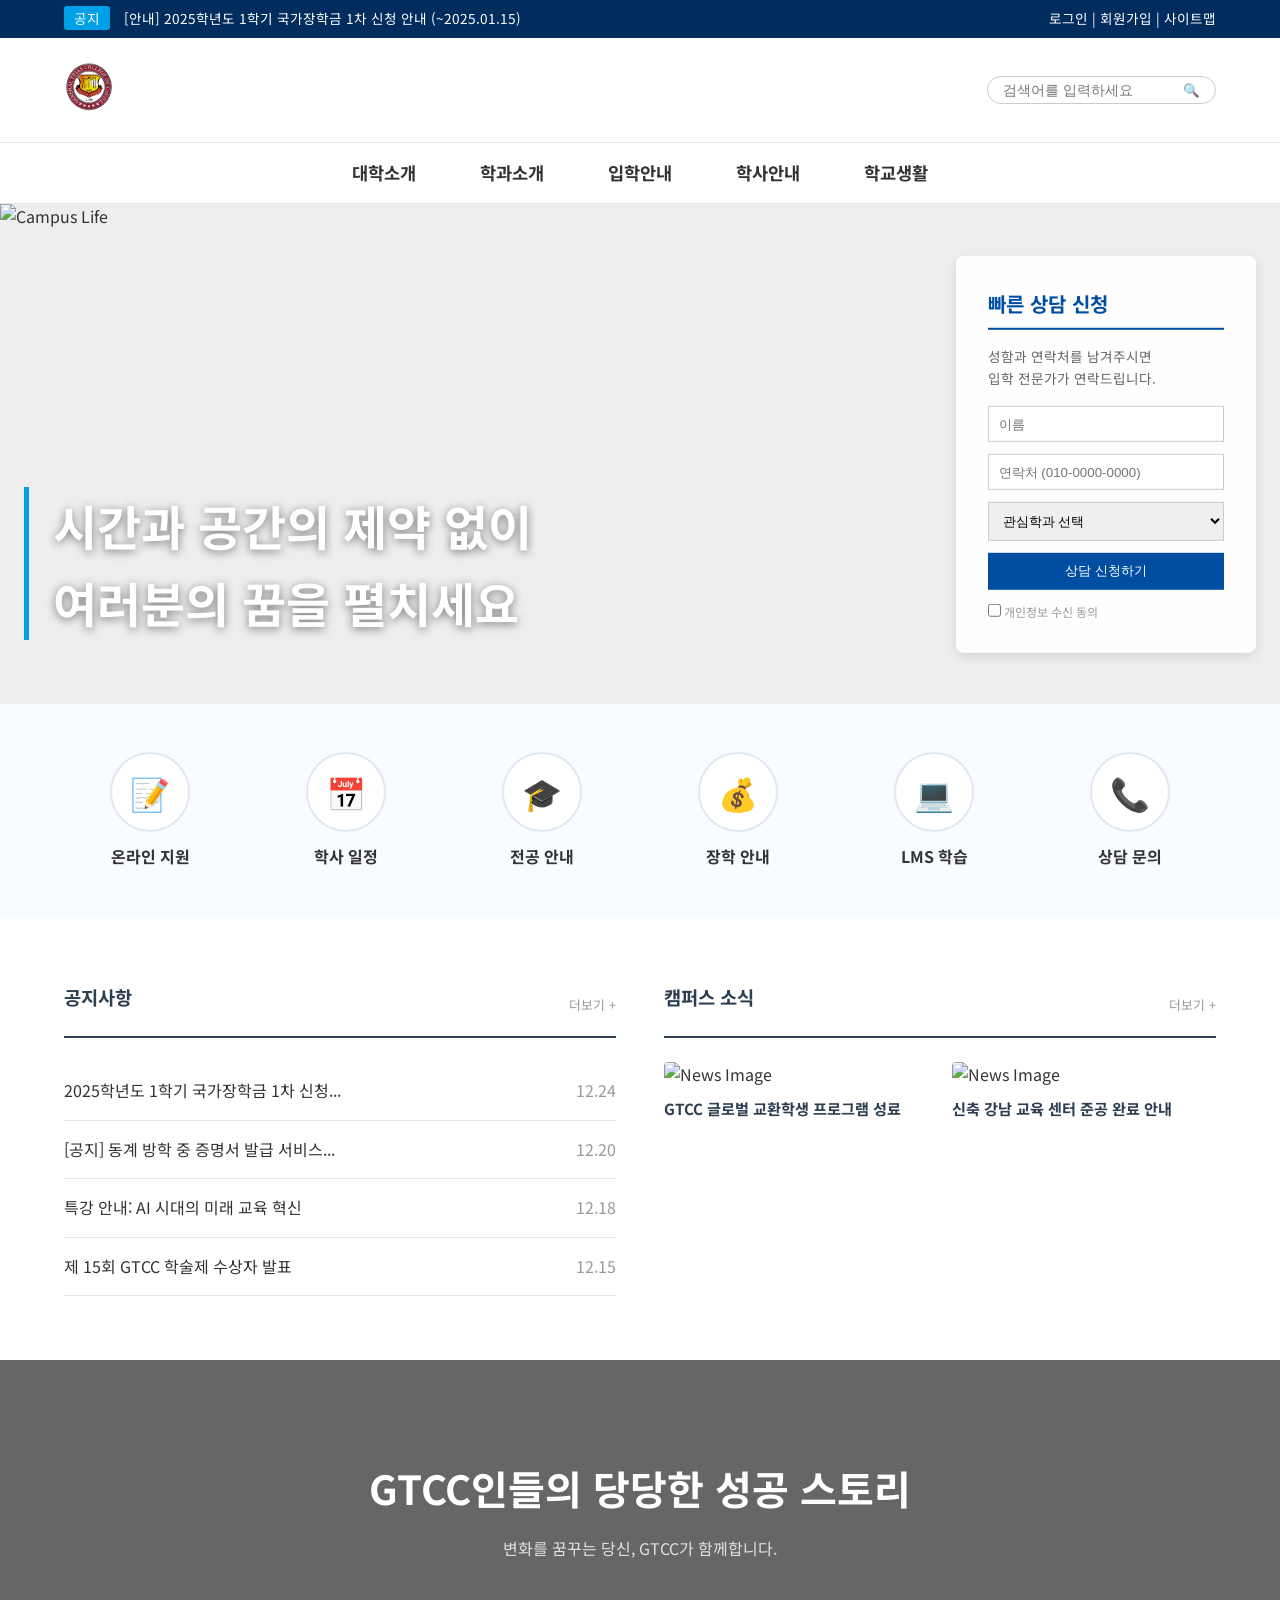
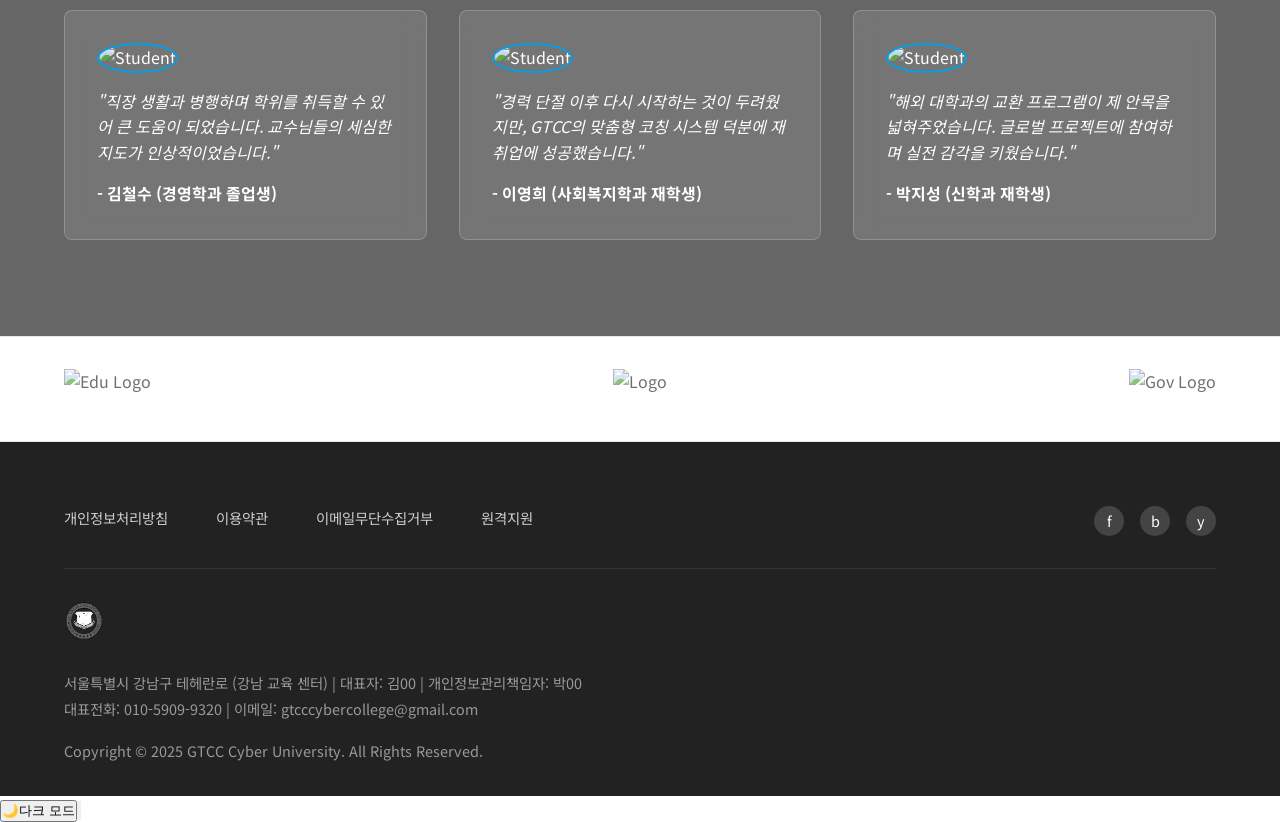
==== commit c13c7d40: "test" ====
--- a/index.html
+++ b/index.html
@@ -13,99 +13,157 @@
     <div data-include="assets/partials/header.html"></div>
 
     <main>
-        <!-- Modern High-Impact Hero -->
-        <section class="hero animate-fade-in">
+        <!-- Hero Section with Overlaid Consultation Box -->
+        <section class="hero-portal">
+            <img src="https://images.unsplash.com/photo-1523050335102-c325091d53fb?auto=format&fit=crop&w=1600&q=80"
+                alt="Campus Life" class="hero-slider-img">
+
+            <div class="quick-inquiry animate-fade-in">
+                <h3>빠른 상담 신청</h3>
+                <p style="font-size: 0.85rem; color: #666; margin-bottom: 1rem;">성함과 연락처를 남겨주시면<br>입학 전문가가 연락드립니다.</p>
+                <form style="display: grid; gap: 0.75rem;">
+                    <input type="text" placeholder="이름" style="width:100%; padding:0.6rem; border:1px solid #ccc;">
+                    <input type="tel" placeholder="연락처 (010-0000-0000)"
+                        style="width:100%; padding:0.6rem; border:1px solid #ccc;">
+                    <select style="width:100%; padding:0.6rem; border:1px solid #ccc;">
+                        <option>관심학과 선택</option>
+                        <option>신학과</option>
+                        <option>경영학과</option>
+                        <option>사회복지학과</option>
+                    </select>
+                    <button type="submit" class="btn btn-primary" style="width:100%; border-radius:0;">상담 신청하기</button>
+                    <div style="font-size:0.75rem; color: #999;">
+                        <input type="checkbox" id="privacy"> <label for="privacy">개인정보 수신 동의</label>
+                    </div>
+                </form>
+            </div>
+
             <div class="container">
-                <div class="hero-content">
-                    <span class="badge">Innovation in Education</span>
-                    <h1 class="title-large">한계를 넘어서는<br>디지털 교육의 미래</h1>
-                    <p>언제 어디서나 수준 높은 강의를 경험하세요. GTCC 사이버 캠퍼스가 여러분의 꿈을 향한 가장 빠른 길을 열어드립니다.</p>
-                    <div class="hero-actions">
-                        <a href="admissions.html" class="btn btn-primary">지금 시작하기</a>
-                        <a href="about.html" class="btn btn-glass">캠퍼스 투어</a>
+                <div style="position: absolute; left: 1.5rem; bottom: 3rem; color: white;">
+                    <h2
+                        style="font-size: 3rem; border-left: 5px solid var(--primary-light); padding-left: 1.5rem; color: white; text-shadow: 0 2px 10px rgba(0,0,0,0.5);">
+                        시간과 공간의 제약 없이<br>여러분의 꿈을 펼치세요</h2>
+                </div>
+            </div>
+        </section>
+
+        <!-- Quick Icons Grid -->
+        <section class="quick-icons">
+            <div class="container">
+                <div class="icon-grid">
+                    <a href="admissions.html" class="icon-item">
+                        <div class="icon-circle">📝</div>
+                        <strong>온라인 지원</strong>
+                    </a>
+                    <a href="academics.html" class="icon-item">
+                        <div class="icon-circle">📅</div>
+                        <strong>학사 일정</strong>
+                    </a>
+                    <a href="programs.html" class="icon-item">
+                        <div class="icon-circle">🎓</div>
+                        <strong>전공 안내</strong>
+                    </a>
+                    <a href="scholarship-benefits.html" class="icon-item">
+                        <div class="icon-circle">💰</div>
+                        <strong>장학 안내</strong>
+                    </a>
+                    <a href="#" class="icon-item">
+                        <div class="icon-circle">💻</div>
+                        <strong>LMS 학습</strong>
+                    </a>
+                    <a href="contact-directory.html" class="icon-item">
+                        <div class="icon-circle">📞</div>
+                        <strong>상담 문의</strong>
+                    </a>
+                </div>
+            </div>
+        </section>
+
+        <!-- News & Notice Section -->
+        <section class="portal-news">
+            <div class="container">
+                <div class="news-layout">
+                    <!-- Announcements -->
+                    <div>
+                        <div class="news-section-title">
+                            <h3>공지사항</h3>
+                            <a href="#" style="font-size: 0.8rem; color: #999;">더보기 +</a>
+                        </div>
+                        <ul class="notice-list">
+                            <li><span>2025학년도 1학기 국가장학금 1차 신청...</span> <span style="color:#999;">12.24</span></li>
+                            <li><span>[공지] 동계 방학 중 증명서 발급 서비스...</span> <span style="color:#999;">12.20</span></li>
+                            <li><span>특강 안내: AI 시대의 미래 교육 혁신</span> <span style="color:#999;">12.18</span></li>
+                            <li><span>제 15회 GTCC 학술제 수상자 발표</span> <span style="color:#999;">12.15</span></li>
+                        </ul>
+                    </div>
+
+                    <!-- Events/News -->
+                    <div>
+                        <div class="news-section-title">
+                            <h3>캠퍼스 소식</h3>
+                            <a href="#" style="font-size: 0.8rem; color: #999;">더보기 +</a>
+                        </div>
+                        <div style="display:flex; gap:1.5rem;">
+                            <div style="flex:1;">
+                                <img src="https://images.unsplash.com/photo-1541339907198-e08756ebafe1?auto=format&fit=crop&w=400&q=80"
+                                    alt="News Image" style="border-radius:4px;">
+                                <h4 style="font-size:0.95rem; margin-top:0.5rem;">GTCC 글로벌 교환학생 프로그램 성료</h4>
+                            </div>
+                            <div style="flex:1;">
+                                <img src="https://images.unsplash.com/photo-1517245386807-bb43f82c33c4?auto=format&fit=crop&w=400&q=80"
+                                    alt="News Image" style="border-radius:4px;">
+                                <h4 style="font-size:0.95rem; margin-top:0.5rem;">신축 강남 교육 센터 준공 완료 안내</h4>
+                            </div>
+                        </div>
                     </div>
                 </div>
             </div>
         </section>
 
-        <!-- Main Bento Grid Content -->
-        <section class="section">
+        <!-- Success Story Section (Visual Highlight) -->
+        <section class="success-section">
             <div class="container">
-                <div class="bento-grid">
-                    <!-- Featured: Admissions (Big Card) -->
-                    <div class="bento-item glass col-2 row-2"
-                        style="background: linear-gradient(rgba(59, 130, 246, 0.1), transparent);">
-                        <div class="card-content">
-                            <span class="badge">Admissions</span>
-                            <h3>2025학년도 신입생 모집</h3>
-                            <p>글로벌 리더로 도약할 여러분을 기다립니다. 지금 바로 온라인 상담을 신청하세요.</p>
-                            <a href="admissions.html" class="btn btn-primary" style="margin-top: 2rem;">입학 안내 보기</a>
-                        </div>
+                <div style="text-align:center;">
+                    <h2 style="color:white; font-size:2.5rem;">GTCC인들의 당당한 성공 스토리</h2>
+                    <p style="color:rgba(255,255,255,0.8);">변화를 꿈꾸는 당신, GTCC가 함께합니다.</p>
+                </div>
+
+                <div class="testimonial-grid">
+                    <div class="testi-card">
+                        <img src="https://images.unsplash.com/photo-1507003211169-0a1dd7228f2d?auto=format&fit=crop&w=100&q=80"
+                            alt="Student">
+                        <p style="font-style:italic; margin-bottom:1rem;">"직장 생활과 병행하며 학위를 취득할 수 있어 큰 도움이 되었습니다. 교수님들의
+                            세심한 지도가 인상적이었습니다."</p>
+                        <strong>- 김철수 (경영학과 졸업생)</strong>
                     </div>
+                    <div class="testi-card">
+                        <img src="https://images.unsplash.com/photo-1494790108377-be9c29b29330?auto=format&fit=crop&w=100&q=80"
+                            alt="Student">
+                        <p style="font-style:italic; margin-bottom:1rem;">"경력 단절 이후 다시 시작하는 것이 두려웠지만, GTCC의 맞춤형 코칭 시스템
+                            덕분에 재취업에 성공했습니다."</p>
+                        <strong>- 이영희 (사회복지학과 재학생)</strong>
+                    </div>
+                    <div class="testi-card">
+                        <img src="https://images.unsplash.com/photo-1500648767791-00dcc994a43e?auto=format&fit=crop&w=100&q=80"
+                            alt="Student">
+                        <p style="font-style:italic; margin-bottom:1rem;">"해외 대학과의 교환 프로그램이 제 안목을 넓혀주었습니다. 글로벌 프로젝트에
+                            참여하며 실전 감각을 키웠습니다."</p>
+                        <strong>- 박지성 (신학과 재학생)</strong>
+                    </div>
+                </div>
+            </div>
+        </section>
 
-                    <!-- Quick Link: Scholarship -->
-                    <div class="bento-item glass">
-                        <div class="card-content">
-                            <h3>장학 혜택</h3>
-                            <p>성적 우수 및 재직자 맞춤 지원</p>
-                        </div>
-                    </div>
-
-                    <!-- Quick Link: Global -->
-                    <div class="bento-item glass">
-                        <div class="card-content">
-                            <h3>국제 교류</h3>
-                            <p>해외 명문대 학점 교류 프로그램</p>
-                        </div>
-                    </div>
-
-                    <!-- Medium: Departments -->
-                    <div class="bento-item glass col-2">
-                        <div class="card-content">
-                            <span class="badge">Programs</span>
-                            <h3>산업 맞춤형 전공 학부</h3>
-                            <p>실무 중심의 커리큘럼으로 취업 역량을 강화합니다.</p>
-                        </div>
-                    </div>
-
-                    <!-- News Section inside Bento -->
-                    <div class="bento-item glass col-4">
-                        <div class="card-content" style="display: flex; gap: 2rem; align-items: center;">
-                            <div style="flex: 1;">
-                                <span class="badge">Latest News</span>
-                                <h3>GTCC 주요 공지사항</h3>
-                                <p>학습관 모집 및 최신 소식을 확인하세요.</p>
-                            </div>
-                            <div
-                                style="flex: 1; display: grid; gap: 0.5rem; border-left: 1px solid var(--glass-border); padding-left: 2rem;">
-                                <a href="#" style="color: var(--text-muted);">• GTCC 학습관 모집 (교수 자격자)</a>
-                                <a href="#" style="color: var(--text-muted);">• 메타버스 진로 박람회 개최 안내</a>
-                                <a href="#" style="color: var(--text-muted);">• 2025학년도 겨울 계절학기 일정</a>
-                            </div>
-                        </div>
-                    </div>
-
-                    <!-- Statistics/Highlights -->
-                    <div class="bento-item glass">
-                        <div class="card-content" style="text-align: center;">
-                            <h4 style="color: var(--primary);">취업률</h4>
-                            <h2 style="font-size: 2.5rem; margin: 0;">92%</h2>
-                        </div>
-                    </div>
-
-                    <div class="bento-item glass">
-                        <div class="card-content" style="text-align: center;">
-                            <h4 style="color: var(--primary);">장학금 수혜</h4>
-                            <h2 style="font-size: 2.5rem; margin: 0;">85%</h2>
-                        </div>
-                    </div>
-
-                    <div class="bento-item glass col-2">
-                        <div class="card-content">
-                            <h3>스마트 러닝 플랫폼</h3>
-                            <p>AI 기반의 맞춤형 학습 컨설팅을 제공합니다.</p>
-                        </div>
-                    </div>
+        <!-- Logo Row -->
+        <section class="logo-row">
+            <div class="container">
+                <div class="logo-container">
+                    <img src="https://upload.wikimedia.org/wikipedia/commons/b/b2/Ministry_of_Education_%28South_Korea%29_Logo.png"
+                        alt="Edu Logo">
+                    <img src="https://upload.wikimedia.org/wikipedia/ko/c/ca/%EB%82%98%EC%9D%B4%EC%8A%A4_%EB%A1%9C%EA%B3%A0.png"
+                        alt="Logo">
+                    <img src="https://upload.wikimedia.org/wikipedia/commons/9/9e/Emblem_of_South_Korea.svg"
+                        alt="Gov Logo">
                 </div>
             </div>
         </section>
@@ -113,11 +171,6 @@
 
     <div data-include="assets/partials/footer.html"></div>
 
-    <!-- Google Translate slot -->
-    <div style="position: fixed; bottom: 2rem; left: 2rem; z-index: 2000;">
-        <div id="google_translate_element"></div>
-    </div>
-
     <script src="assets/js/includes.js" defer></script>
     <script src="assets/js/main.js" defer></script>
 </body>
--- a/assets/css/styles.css
+++ b/assets/css/styles.css
@@ -1,33 +1,35 @@
-@import url('https://fonts.googleapis.com/css2?family=Inter:wght@300;400;500;600;700&display=swap');
+@import url('https://fonts.googleapis.com/css2?family=Noto+Sans+KR:wght@300;400;500;700&family=Inter:wght@400;600;700&display=swap');
 
 :root {
-    /* Colors - 2025 Trend: Deep Slate & Electric Blue */
-    --bg: #0f172a;
-    --bg-alt: #1e293b;
-    --primary: #3b82f6;
-    --primary-glow: rgba(59, 130, 246, 0.5);
-    --secondary: #6366f1;
-    --text: #f8fafc;
-    --text-muted: #94a3b8;
+    /* Colors - Inspired by the reference portal */
+    --primary: #004ea1;
+    --primary-light: #00a0e9;
+    --secondary: #2c3e50;
+    --text: #333333;
+    --text-muted: #666666;
+    --bg: #ffffff;
+    --bg-alt: #f4f7fa;
+    --border: #e1e8f0;
     --white: #ffffff;
-    
-    /* Glassmorphism Tokens */
-    --glass-bg: rgba(255, 255, 255, 0.03);
-    --glass-border: rgba(255, 255, 255, 0.08);
-    --glass-blur: blur(12px);
-    
+
+    /* Portal Specifics */
+    --header-top-bg: #002d5d;
+    --accent: #ff6b6b;
+
     /* Design Tokens */
-    --radius-lg: 24px;
-    --radius-md: 16px;
-    --radius-sm: 8px;
+    --radius: 8px;
+    --shadow-sm: 0 2px 8px rgba(0, 0, 0, 0.05);
+    --shadow-md: 0 4px 12px rgba(0, 0, 0, 0.1);
     --container-max: 1200px;
-    --transition: all 0.3s cubic-bezier(0.4, 0, 0.2, 1);
-    
-    font-family: 'Inter', system-ui, -apple-system, sans-serif;
-}
-
-/* Reset & Base */
-*, *::before, *::after {
+    --transition: all 0.3s ease;
+
+    font-family: 'Noto Sans KR', 'Inter', sans-serif;
+}
+
+/* Reset */
+*,
+*::before,
+*::after {
     box-sizing: border-box;
     margin: 0;
     padding: 0;
@@ -38,7 +40,6 @@
     color: var(--text);
     line-height: 1.6;
     overflow-x: hidden;
-    -webkit-font-smoothing: antialiased;
 }
 
 a {
@@ -54,7 +55,6 @@
 img {
     max-width: 100%;
     height: auto;
-    border-radius: var(--radius-md);
 }
 
 .container {
@@ -63,166 +63,13 @@
     padding: 0 1.5rem;
 }
 
-.section {
-    padding: 5rem 0;
-}
-
 /* Typography */
-h1, h2, h3, h4 {
-    line-height: 1.2;
+h1,
+h2,
+h3,
+h4 {
     margin-bottom: 1rem;
-    font-weight: 700;
-}
-
-.title-large {
-    font-size: clamp(2.5rem, 5vw, 4rem);
-    background: linear-gradient(135deg, #fff 0%, #94a3b8 100%);
-    -webkit-background-clip: text;
-    -webkit-text-fill-color: transparent;
-}
-
-/* Glass Component Base */
-.glass {
-    background: var(--glass-bg);
-    backdrop-filter: var(--glass-blur);
-    -webkit-backdrop-filter: var(--glass-blur);
-    border: 1px solid var(--glass-border);
-    border-radius: var(--radius-lg);
-    transition: var(--transition);
-}
-
-.glass:hover {
-    border-color: rgba(59, 130, 246, 0.3);
-    box-shadow: 0 0 20px rgba(59, 130, 246, 0.1);
-}
-
-/* Header Styles */
-.site-header {
-    position: fixed;
-    top: 0;
-    left: 0;
-    right: 0;
-    z-index: 1000;
-    background: rgba(15, 23, 42, 0.7);
-    backdrop-filter: blur(16px);
-    -webkit-backdrop-filter: blur(16px);
-    border-bottom: 1px solid var(--glass-border);
-    transition: var(--transition);
-}
-
-.site-header .container {
-    display: flex;
-    align-items: center;
-    justify-content: space-between;
-    height: 80px;
-}
-
-.logo {
-    display: flex;
-    align-items: center;
-    gap: 0.75rem;
-    font-weight: 800;
-    font-size: 1.5rem;
-    color: var(--primary);
-}
-
-.logo img {
-    height: 40px;
-    width: auto;
-    border-radius: 0;
-}
-
-.main-nav ul {
-    display: flex;
-    gap: 2.5rem;
-}
-
-.main-nav a {
-    font-weight: 500;
-    font-size: 1.05rem;
-    color: var(--text-muted);
-}
-
-.main-nav a:hover, .main-nav .active {
-    color: var(--primary);
-}
-
-/* Mobile Nav Toggle */
-.nav-toggle {
-    display: none;
-    background: none;
-    border: none;
-    color: var(--text);
-    font-size: 1.5rem;
-    cursor: pointer;
-}
-
-@media (max-width: 768px) {
-    .nav-toggle {
-        display: block;
-    }
-    .main-nav {
-        position: fixed;
-        top: 80px;
-        left: 0;
-        right: 0;
-        bottom: 0;
-        background: var(--bg);
-        display: none;
-        flex-direction: column;
-        padding: 2rem;
-    }
-    .main-nav.is-active {
-        display: flex;
-    }
-    .main-nav ul {
-        flex-direction: column;
-        gap: 1.5rem;
-    }
-}
-
-/* Bento Grid System */
-.bento-grid {
-    display: grid;
-    grid-template-columns: repeat(4, 1fr);
-    grid-auto-rows: minmax(200px, auto);
-    gap: 1.5rem;
-}
-
-.bento-item {
-    padding: 2.5rem;
-    display: flex;
-    flex-direction: column;
-    justify-content: flex-end;
-}
-
-.bento-item.col-2 { grid-column: span 2; }
-.bento-item.col-3 { grid-column: span 3; }
-.bento-item.col-4 { grid-column: span 4; }
-.bento-item.row-2 { grid-row: span 2; }
-
-@media (max-width: 1024px) {
-    .bento-grid {
-        grid-template-columns: repeat(2, 1fr);
-    }
-    .bento-item.col-3, .bento-item.col-4 { grid-column: span 2; }
-}
-
-@media (max-width: 640px) {
-    .bento-grid {
-        grid-template-columns: 1fr;
-    }
-    .bento-item { grid-column: span 1 !important; }
-}
-
-/* Card Elements */
-.card-content h3 {
-    font-size: 1.5rem;
-    margin-bottom: 0.5rem;
-}
-
-.card-content p {
-    color: var(--text-muted);
+    color: var(--secondary);
 }
 
 /* Buttons */
@@ -230,127 +77,306 @@
     display: inline-flex;
     align-items: center;
     justify-content: center;
-    padding: 0.75rem 1.5rem;
-    border-radius: var(--radius-sm);
-    font-weight: 600;
-    transition: var(--transition);
+    padding: 0.6rem 1.5rem;
+    border-radius: 4px;
+    font-weight: 500;
     cursor: pointer;
     border: none;
+    transition: var(--transition);
 }
 
 .btn-primary {
     background: var(--primary);
     color: var(--white);
-    box-shadow: 0 4px 14px var(--primary-glow);
 }
 
 .btn-primary:hover {
-    transform: translateY(-2px);
-    box-shadow: 0 6px 20px var(--primary-glow);
-}
-
-.btn-glass {
-    background: rgba(255, 255, 255, 0.05);
-    border: 1px solid var(--glass-border);
-    color: var(--text);
-}
-
-/* Footer Styles */
+    background: #003a7a;
+}
+
+.btn-outline {
+    border: 1px solid var(--primary);
+    color: var(--primary);
+    background: transparent;
+}
+
+/* Header (3 Levels) */
+.notice-bar {
+    background: var(--header-top-bg);
+    color: var(--white);
+    padding: 0.5rem 0;
+    font-size: 0.85rem;
+}
+
+.notice-bar .container {
+    display: flex;
+    justify-content: space-between;
+    align-items: center;
+}
+
+.site-header {
+    background: var(--white);
+    border-bottom: 1px solid var(--border);
+    position: sticky;
+    top: 0;
+    z-index: 1000;
+}
+
+.header-main {
+    padding: 1.5rem 0;
+    display: flex;
+    justify-content: space-between;
+    align-items: center;
+}
+
+.logo img {
+    height: 50px;
+}
+
+.header-nav {
+    background: var(--white);
+    border-top: 1px solid var(--border);
+    display: flex;
+    justify-content: center;
+}
+
+.header-nav ul {
+    display: flex;
+}
+
+.header-nav a {
+    padding: 1rem 2rem;
+    display: block;
+    font-weight: 700;
+    font-size: 1.1rem;
+}
+
+.header-nav a:hover {
+    color: var(--primary);
+    background: #f8fbff;
+}
+
+/* Hero Section with Quick Form */
+.hero-portal {
+    position: relative;
+    height: 500px;
+    background: #eee;
+    overflow: hidden;
+}
+
+.hero-slider-img {
+    width: 100%;
+    height: 100%;
+    object-fit: cover;
+}
+
+.quick-inquiry {
+    position: absolute;
+    right: 1.5rem;
+    top: 50%;
+    transform: translateY(-50%);
+    width: 300px;
+    background: rgba(255, 255, 255, 0.95);
+    padding: 2rem;
+    border-radius: var(--radius);
+    box-shadow: var(--shadow-md);
+    z-index: 10;
+}
+
+.quick-inquiry h3 {
+    font-size: 1.25rem;
+    color: var(--primary);
+    border-bottom: 2px solid var(--primary);
+    padding-bottom: 0.5rem;
+}
+
+/* Quick Icons Grid */
+.quick-icons {
+    padding: 3rem 0;
+    background: #f8fbff;
+}
+
+.icon-grid {
+    display: grid;
+    grid-template-columns: repeat(6, 1fr);
+    gap: 1.5rem;
+    text-align: center;
+}
+
+.icon-item {
+    display: flex;
+    flex-direction: column;
+    align-items: center;
+    gap: 0.75rem;
+}
+
+.icon-circle {
+    width: 80px;
+    height: 80px;
+    background: var(--white);
+    border: 2px solid var(--border);
+    border-radius: 50%;
+    display: flex;
+    align-items: center;
+    justify-content: center;
+    font-size: 2rem;
+    transition: var(--transition);
+}
+
+.icon-item:hover .icon-circle {
+    border-color: var(--primary);
+    color: var(--primary);
+    transform: translateY(-5px);
+}
+
+/* Academic News Section */
+.portal-news {
+    padding: 4rem 0;
+}
+
+.news-layout {
+    display: grid;
+    grid-template-columns: 1fr 1fr;
+    gap: 3rem;
+}
+
+.news-section-title {
+    display: flex;
+    justify-content: space-between;
+    align-items: center;
+    border-bottom: 2px solid var(--secondary);
+    padding-bottom: 0.5rem;
+    margin-bottom: 1.5rem;
+}
+
+.notice-list li {
+    padding: 1rem 0;
+    border-bottom: 1px solid var(--border);
+    display: flex;
+    justify-content: space-between;
+}
+
+/* Success Story Section (Trophy Background) */
+.success-section {
+    position: relative;
+    padding: 6rem 0;
+    background: url('https://images.unsplash.com/photo-1579546929518-9e396f3cc809?auto=format&fit=crop&w=1600&q=80') center/cover no-repeat;
+    color: var(--white);
+}
+
+.success-section::before {
+    content: '';
+    position: absolute;
+    inset: 0;
+    background: rgba(0, 0, 0, 0.6);
+}
+
+.success-section .container {
+    position: relative;
+    z-index: 2;
+}
+
+.testimonial-grid {
+    display: grid;
+    grid-template-columns: repeat(3, 1fr);
+    gap: 2rem;
+    margin-top: 3rem;
+}
+
+.testi-card {
+    background: rgba(255, 255, 255, 0.1);
+    backdrop-filter: blur(10px);
+    padding: 2rem;
+    border-radius: var(--radius);
+    border: 1px solid rgba(255, 255, 255, 0.2);
+}
+
+.testi-card img {
+    width: 60px;
+    height: 60px;
+    border-radius: 50%;
+    margin-bottom: 1rem;
+    border: 2px solid var(--primary-light);
+}
+
+/* Logo Row */
+.logo-row {
+    padding: 2rem 0;
+    background: var(--white);
+    border-top: 1px solid var(--border);
+    border-bottom: 1px solid var(--border);
+}
+
+.logo-container {
+    display: flex;
+    justify-content: space-between;
+    align-items: center;
+    opacity: 0.7;
+}
+
+.logo-container img {
+    height: 40px;
+    grayscale: 100%;
+    transition: 0.3s;
+}
+
+.logo-container img:hover {
+    grayscale: 0;
+    opacity: 1;
+}
+
+/* Footer - Dark Portal Style */
 .site-footer {
-    padding: 5rem 0 2rem;
-    background: #080f1f;
-    border-top: 1px solid var(--glass-border);
-}
-
-.footer-grid {
-    display: grid;
-    grid-template-columns: 2fr 1fr 1fr;
-    gap: 4rem;
-    margin-bottom: 4rem;
-}
-
-.footer-brand h2 {
-    font-size: 2rem;
-    margin-bottom: 1.5rem;
-}
-
-.footer-section h4 {
-    color: var(--text-muted);
-    text-transform: uppercase;
-    letter-spacing: 0.1em;
-    font-size: 0.875rem;
-    margin-bottom: 1.5rem;
-}
-
-.footer-links li {
-    margin-bottom: 0.75rem;
-}
-
-.footer-links a:hover {
-    color: var(--primary);
-}
-
-.footer-bottom {
-    display: flex;
-    justify-content: space-between;
-    align-items: center;
-    padding-top: 2rem;
-    border-top: 1px solid var(--glass-border);
-    color: var(--text-muted);
-    font-size: 0.875rem;
-}
-
-.social-icons {
-    display: flex;
-    gap: 1.5rem;
-}
-
-@media (max-width: 768px) {
-    .footer-grid {
+    background: #222222;
+    color: #999;
+    padding: 4rem 0 2rem;
+    font-size: 0.9rem;
+}
+
+.footer-top {
+    display: flex;
+    justify-content: space-between;
+    padding-bottom: 2rem;
+    border-bottom: 1px solid #333;
+    margin-bottom: 2rem;
+}
+
+.footer-links-group {
+    display: flex;
+    gap: 3rem;
+}
+
+.footer-links-group a {
+    color: #ccc;
+}
+
+.footer-links-group a:hover {
+    color: var(--white);
+}
+
+.copy-info {
+    line-height: 1.8;
+}
+
+/* Mobile Adjustments */
+@media (max-width: 900px) {
+    .icon-grid {
+        grid-template-columns: repeat(3, 1fr);
+    }
+
+    .news-layout {
         grid-template-columns: 1fr;
-        gap: 2rem;
-    }
-}
-
-/* Utility */
-.badge {
-    display: inline-block;
-    padding: 0.25rem 0.75rem;
-    background: rgba(59, 130, 246, 0.1);
-    color: var(--primary);
-    border: 1px solid rgba(59, 130, 246, 0.2);
-    border-radius: 99px;
-    font-size: 0.75rem;
-    font-weight: 600;
-    margin-bottom: 1rem;
-}
-
-/* Hero Section */
-.hero {
-    min-height: 80vh;
-    display: flex;
-    align-items: center;
-    padding-top: 120px;
-    background: radial-gradient(circle at 0% 0%, rgba(59, 130, 246, 0.15) 0%, transparent 50%),
-                radial-gradient(circle at 100% 100%, rgba(99, 102, 241, 0.1) 0%, transparent 50%);
-}
-
-.hero-content {
-    max-width: 800px;
-}
-
-.hero p {
-    font-size: 1.25rem;
-    color: var(--text-muted);
-    margin-bottom: 2rem;
-}
-
-/* Animations */
-@keyframes fadeIn {
-    from { opacity: 0; transform: translateY(20px); }
-    to { opacity: 1; transform: translateY(0); }
-}
-
-.animate-fade-in {
-    animation: fadeIn 0.8s ease-out forwards;
-}
+    }
+
+    .testimonial-grid {
+        grid-template-columns: 1fr;
+    }
+
+    .header-nav {
+        display: none;
+    }
+
+    .quick-inquiry {
+        display: none;
+    }
+}
